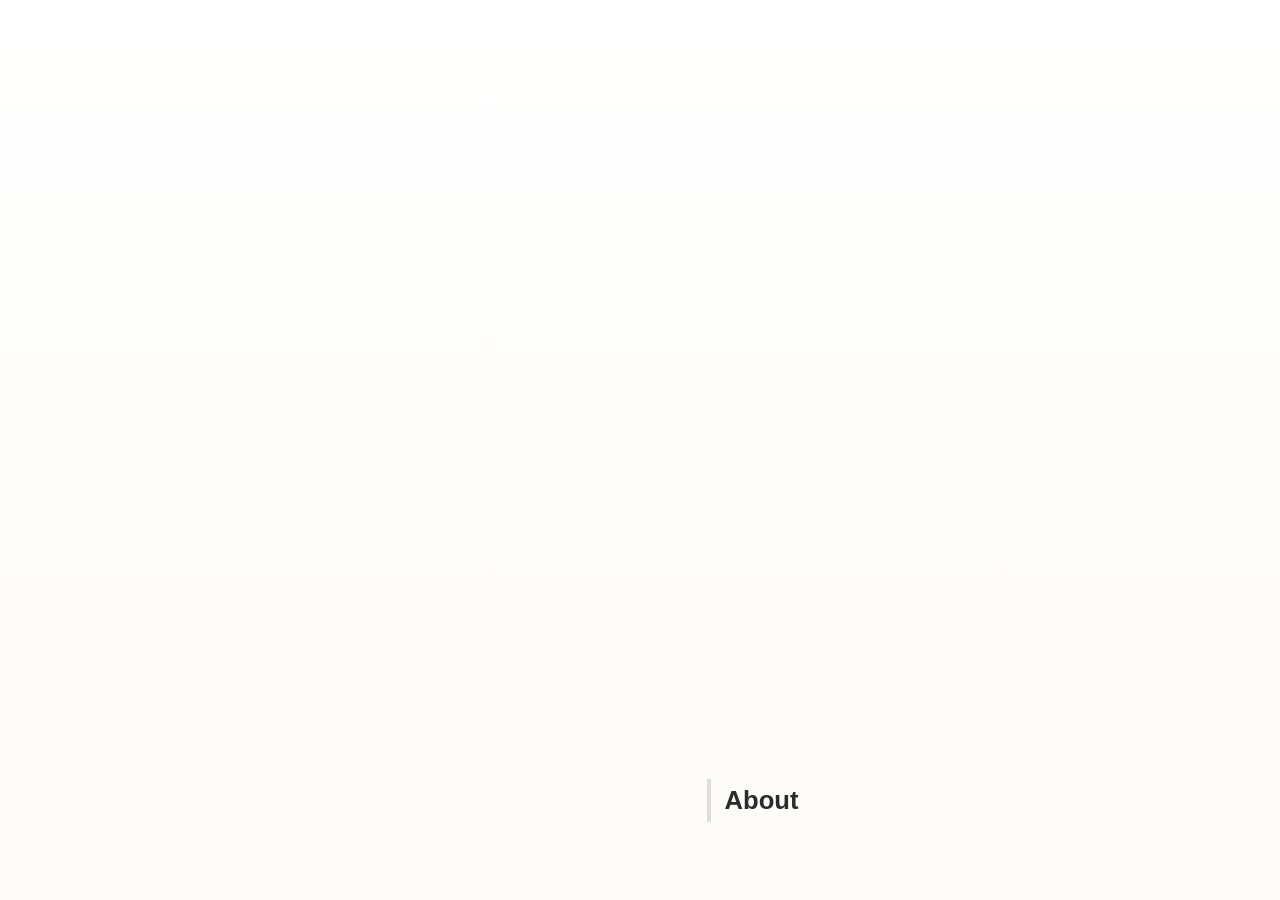
==== index.html @ 2fffe3da "feat:Add language selection buttons to index.html" ====
<!DOCTYPE html>
<html lang="ko">
<head>
  <meta charset="UTF-8" />
  <meta name="viewport" content="width=device-width, initial-scale=1.0" />
  <title>이지애 | Software Engineer</title>
  <script src="https://unpkg.com/lucide@latest"></script>

  <link rel="preconnect" href="https://fonts.googleapis.com">
  <link rel="preconnect" href="https://fonts.gstatic.com" crossorigin>
  <link href="https://fonts.googleapis.com/css2?family=Pretendard:wght@300;400;500;600;700&display=swap" rel="stylesheet">
  <link rel="stylesheet" href="style.css" />
</head>
<body>

<!-- ================= TOP BAR ================= -->
<div class="topbar">
  <div class="brand">
    <div class="robot-logo">
    <i data-lucide="bot"></i>
    </div>

    <span>It's JIAE LEE</span>
  </div>

 <div class="nav-wrapper" style="display: flex; align-items: center; gap: 15px;">
    <div class="lang-buttons" style="display: flex; gap: 12px; align-items: center; background: rgba(0,0,0,0.06); padding: 5px 12px; border-radius: 20px; font-family: 'Pretendard', sans-serif; font-size: 12px; font-weight: bold;">
      <span style="color: #333; display: flex; align-items: center; gap: 3px; cursor: default;">
        🇰🇷 KOR
      </span>
      <span style="color: #ccc; font-weight: normal;">|</span>
      <a href="index_en.html" style="text-decoration: none; color: #999; display: flex; align-items: center; gap: 3px; transition: 0.2s;" onmouseover="this.style.color='#333'" onmouseout="this.style.color='#999'" title="Switch to English">
        🇺🇸 ENG
      </a>
    </div>

  <div class="nav-wrapper">
    <div class="burger" onclick="toggleMenu()">☰</div>
    <div class="menu" id="menu">
      <a href="#landing">Profile</a>
      <a href="#about">About</a>
      <a href="#skills">Skills</a>
      <a href="#experience">Projects</a>
      <a href="#awards">Awards</a>
      <a href="#education">Education</a>
      <a href="#contact">Contact</a>
      <!-- <a href="#certificate">Certificate</a> -->
    </div>
  </div>
</div>

<!-- ================= LANDING ================= -->
<section class="landing" id="landing">
  <div class="card">

    <div class="card-profile">
      <img src="images/profile01.png" alt="profile">
    </div>

    <h1>이지애</h1>
    <h2>Backend Engineer</h2>

    <p class="tagline">
      잘 설계된 파이프라인으로 <b>지속 가능한 비즈니스 가치를 만드는</b> 백엔드 엔지니어
    </p>

    <div class="contact-icons">
      <button onclick="toggleInfo('emailBox')" title="Email">📧</button>
      <button onclick="toggleInfo('phoneBox')" title="Phone">📱</button>
      <button onclick="window.open('https://github.com/serelee08', '_blank')" title="GitHub">💻</button>

    </div>

    <div class="contact-info" id="emailBox">serelee08@gmail.com</div>
    <div class="contact-info" id="phoneBox">010-7713-9527</div>
    <div class="contact-info" id="gitBox">github.com/serelee08</div>

  </div>
</section>

<!-- ================= ABOUT ================= -->
<section id="about">
  <h2>About</h2>
  <div class="about">
    <p>
“Java/Spring 기반 백엔드 개발을 중심으로,
AWS 환경에서 Python을 활용한 데이터·AI 기능을 구현한 소프트웨어 엔지니어입니다.."<br>

프로젝트를 설계부터 구현, 배포까지 수행 했습니다. 프로젝트를 진행하며 가장 크게 깨달은 것은, 
아무리 뛰어난 설계라도 결코 혼자서는 완성할 수 없다는 점이었습니다. 프로젝트 진행하며 데이터 구조에 각자 
다른 관점이 있었고, 하나의 서비스로 동작하기 위해서는 <b>내 파트의 완성도만큼이나 
동료들이 만든 기능과 그 흐름을 깊이 이해하는 것이 중요</b>하다는 것 을 깨달았습니다.
이에 <b>팀원들과의 소통을 기반으로 API 문서화로 관리</b>하며, 또한 Schema 설계를 공유 하였으며, 
이를 통해 팀원들간의 진행 흐름을 더 이해 할 수 있었습니다. 단순한 정보 전달을 넘어 서로의 기술적 맥락을 이해하기 위해 
지속적으로 의견을 나누었고,그 과정에서 오류는 눈에 띄게 줄어들었고, 서로의 기술에 대한 이해도가 높아지며 
<b>팀 전체의 역량이 동반 상승</b>하는 것을 목격 했습니다. 혼자서는 도달할 수 없었던 서비스의 
완성도를 <b>팀원들과의 기술적 협업을 통해</b> 완성도를 통해 한 단계 끌어올릴 수 있었습니다.


    </p>
  </div>
</section>




<section id="skills">
  <h2>Skills</h2>

  <h3>◦ Backend</h3>
  <div class="skill-table-wrap">
    <table class="skill-table">
      <tr>
        <td class="skill-name">Java / Spring Boot</td>
        <td class="skill-desc">
          REST API 설계 및 구현, 이벤트·공지·FAQ 백엔드 구축
        </td>
      </tr>
      <tr>
        <td class="skill-name">OAuth2 · Spring Security</td>
        <td class="skill-desc">
          Kakao·Naver·Google OAuth2 인증 흐름 설계 및 접근 제어 구성
        </td>
      </tr>
      <tr>
        <td class="skill-name">MyBatis</td>
        <td class="skill-desc">
          Mapper XML 기반 데이터 매핑 및 API 로직 구현
        </td>
      </tr>
      <tr>
        <td class="skill-name">REST API · Postman</td>
        <td class="skill-desc">
          REST API 설계 및 Postman 기반 테스트, API 명세 문서화
        </td>
      </tr>
    </table>
  </div>

  <h3>◦ AI / Data</h3>
  <div class="skill-table-wrap">
    <table class="skill-table">
      <tr>
        <td class="skill-name">Python / Django</td>
        <td class="skill-desc">
          Gemini API 연동 기반 AI 대화형 서비스 구현
        </td>
      </tr>
      <tr>
        <td class="skill-name">NLP (RNN · LSTM)</td>
        <td class="skill-desc">
          사용자 리뷰 데이터 감정 분석 모델 학습 및 분류 시스템 구축
        </td>
      </tr>
    </table>
  </div>

<h3>◦ Frontend</h3>
  <div class="skill-table-wrap">
    <table class="skill-table">
      <tr>
        <td class="skill-name">C#</td>
        <td class="skill-desc">
          WYD 바티칸 국제행사 시스템 화면 개발 및 DevExpress 출력물 구현
        </td>
      </tr>
      <tr>
        <td class="skill-name">React</td>
        <td class="skill-desc">
          공통 레이아웃 및 페이지 구성, REST API 연동 화면 구현
        </td>
      </tr>
    </table>
  </div>

  <h3>◦ Server / Environment</h3>
  <div class="skill-table-wrap">
    <table class="skill-table">
      <tr>
        <td class="skill-name">MySQL · MariaDB</td>
        <td class="skill-desc">
          테이블 설계 및 정규화, SQL 쿼리 테스트와 서비스 연동
        </td>
      </tr>
      <tr>
        <td class="skill-name">AWS EC2</td>
        <td class="skill-desc">
          프론트엔드·백엔드 배포 환경 구성 및 운영
        </td>
      </tr>
    </table>
  </div>

  <h3>◦ Collaboration & Tools</h3>
  <div class="skill-table-wrap">
    <table class="skill-table">
      <tr>
        <td class="skill-name">Git · GitHub</td>
        <td class="skill-desc">
          버전 관리 및 협업을 위한 코드 공유
        </td>
      </tr>
      <tr>
        <td class="skill-name">Slack · Microsoft Teams</td>
        <td class="skill-desc">
          팀 커뮤니케이션 및 협업 진행
        </td>
      </tr>
    </table>
  </div>

  <div class="portfolio-link">
    <a
      href="https://drive.google.com/file/d/1BgnGuDL1T2Gh_8WSUZQJILOteWh4fjEC/view?usp=sharing"
      target="_blank"
      rel="noopener noreferrer"
    >
      경력기술서 보기 (Google Drive)
    </a>
  </div>
</section>






<!-- ================= CORE TECH ================= -->
<section id="core-tech">
  <h3 class="core-title">Core Tech</h3>

  <div class="core-tech-wrap">

    <div class="core-group">
      <span class="core-label">Backend</span>
      <div class="core-icons">
        <img src="https://cdn.jsdelivr.net/npm/devicon@2.15.1/icons/java/java-original.svg" alt="Java">
        <img src="https://cdn.jsdelivr.net/npm/devicon@2.15.1/icons/spring/spring-original.svg" alt="Spring">
      </div>
    </div>

    <div class="core-group">
      <span class="core-label">AI / Data</span>
      <div class="core-icons">
        <img src="https://cdn.jsdelivr.net/npm/devicon@2.15.1/icons/python/python-original.svg" alt="Python">
        <img src="https://cdn.jsdelivr.net/npm/devicon@2.15.1/icons/django/django-plain.svg" alt="Django">
      </div>
    </div>

    <div class="core-group">
      <span class="core-label">Frontend</span>
      <div class="core-icons">
        <img src="https://cdn.jsdelivr.net/npm/devicon@2.15.1/icons/react/react-original.svg" alt="React">
        <img src="https://cdn.jsdelivr.net/npm/devicon@2.15.1/icons/typescript/typescript-original.svg" alt="TypeScript">
      </div>
    </div>

    <div class="core-group">
      <span class="core-label">Infra</span>
      <div class="core-icons">
        <img src="https://cdn.jsdelivr.net/npm/devicon@2.15.1/icons/amazonwebservices/amazonwebservices-original-wordmark.svg" alt="AWS">
        <img src="https://cdn.jsdelivr.net/npm/devicon@2.15.1/icons/docker/docker-original.svg" alt="Docker">
      </div>
    </div>

  </div>
</section>










<!-- ================= EXPERIENCE ================= -->
<section id="experience">
  <h2>Projects</h2>

<div class="project-box">

  <div class="project-row">

    <!-- LEFT : TEXT -->
    <div class="project-left-text">
      <h3>EVLink – AI 기반 전기차 충전기 공유 개발 프로젝트</h3>

<span class="project-period">기간: 2025.08.25 ~ 2025.09.25</span>

<span class="project-goal">
<b>프로젝트 목적:</b><br>호스트/사용자 기반 전기차 충전기 공유 플랫폼 구축으로 개인·공공 충전기 예약,
실시간 사용 현황 제공 및 호스트 수익 창출을 통해 사용자 편의와 운영 효율 향상
</span>

<span class="project-role">
  <b>담당 역할:</b>
</span>

<ul class="project-desc">
  <li>Google Gemini + Django 기반 AI 대화형 챗봇 서비스 개발</li>
  <li>LSTM 기반 감성분석 모델 설계 및 구현</li>
  <li>React & Spring Boot 기반 REST API 설계·개발</li>
  <li>OAuth2 기반 로그인 인증/보안 아키텍처 설계</li>
  <li>DB 설계 및 구축 (MySQL, MariaDB, Oracle)</li>
  <li>전체 시스템 아키텍처 설계 및 Diagram / PPT 제작</li>
</ul>


    </div>

    <!-- RIGHT : IMAGES (이 부분만 기능 추가) -->
    <div class="project-right overlap-frame">
      <img src="images/Architecture.jpg"
           alt="EVLink Architecture"
           onclick="openModal(this.src)">
      <img src="images/chatbot.jpg"
           alt="EVLink AI Feature"
           onclick="openModal(this.src)">
    </div>

  </div> <!-- project-row 끝 -->


  <div class="portfolio-link">
    <a
      href="https://drive.google.com/file/d/1WHECWwoLdS4O4JYRylPk6vEio3aPRkjs/view?usp=sharing"
      target="_blank"
      rel="noopener noreferrer"
    >
      포트폴리오 보기 (Google Drive)
    </a>
  </div>

  <div class="achievement-box">
    <div class="achievement-icon">💡<strong>성과지표(한 줄):</strong></div>
    <div class="achievement-content">
      <p>
AI 챗봇과 LSTM 감성분석 모델을 활용해 사용자 문의 및 리뷰를 자동 처리,분류
및 REST API,DB 연동으로 데이터 처리 및 시스템 운영과 효율성과 문의 업무
처리 속도 향상 및 리뷰 긍부정 피드백을 통한 사용자 편의 개선
      </p>
    </div>
  </div>

</div>



<!-- ================= PROJECT 02 ================= -->
<div class="project-box">

  <div class="project-row">

    <!-- LEFT : TEXT -->
    <div class="project-left-text">
      <h3>Walley – 통계 기반 자산 관리 개발 프로젝트</h3>
     
<span class="project-period">기간: 2025.05.30 ~ 2025.07.15</span>


<span class="project-goal">
<b>프로젝트 목적:</b><br>개인 수입·지출 기록과 소비 패턴 분석 및 시각화를 통해 불필요한 지출을 
식별하고, 자산 관리를 최적화하여 재무 효율성 향상
</span>

<span class="project-role">
  <b>담당 역할:</b>
</span>

<ul class="project-desc">
  <li>Spring Boot 기반 RESTful API 설계 및 수입·지출 로직 구축</li>
  <li>MyBatis 3 기반 Oracle DB 연동 및 데이터 모델링 구현</li>
  <li>지출 내역 영수증 이미지 업로드 및 관리 기능 구축 및 DB 연동 처리</li>
  <li>React + TypeScript 기반 수입·지출 내역 각 페이지 UI/UX</li>
  <li>Oracle Database Schema 설계 및 데이터 모델링</li>
</ul>



    </div>

    <!-- RIGHT : OVERLAP IMAGES -->
    <div class="project-right overlap-frame">
      <img
        src="images/erd.jpg"
        alt="Walley ERD"
        onclick="openModal(this.src)"
      >
      <img
        src="images/check.jpg"
        alt="Walley Feature"
        onclick="openModal(this.src)"
      >
    </div>

  </div> <!-- project-row 끝 -->

  <div class="portfolio-link">
    <a
      href="https://drive.google.com/file/d/1fT-lxRMfCJoxEY7uPvOlImAcjheWFDTV/view?usp=sharing"
      target="_blank"
      rel="noopener noreferrer"
    >
      포트폴리오 보기 (Google Drive)
    </a>
  </div>

  <!-- 성과지표 -->
  <div class="achievement-box">
    <div class="achievement-icon">💡<strong>성과지표(한 줄):</strong></div>
    <div class="achievement-content">
    
      <p>
Spring Boot REST API와 MyBatis,Oracle DB 연동으로 수입,지출, 영수증 이미지
업로드 및 카테고리별로 분류, DB 저장, React/TypeScript UI를 통해 날짜,시간,
카테고리별 조회와 소비 패턴 분석 및 시각화 하여 재무 관리 효율 극대화
      </p>
    </div>
  </div>

</div>


<!-- github-activity -->

<!-- <section id="github-activity">
  <h3>GitHub Activity</h3>
  <a href="https://github.com/serelee08" target="_blank" rel="noopener">
    <img
      src="https://ghchart.rshah.org/serelee08"
      alt="GitHub Contributions"
      loading="lazy"
    />
  </a>
</section> -->


<!-- ================= AWARDS ======================== -->

<section id="awards">
  <h2>Awards</h2>

  <div class="award-row">

    <!-- 프로젝트 우수상 -->
    <div class="award-item">
      <div class="award-title">프로젝트 우수상</div>
      <div class="award-org">한국 ICT 인재개발원</div>

      <img src="images/award1.png" alt="프로젝트 우수상 수상 증서">

      <div class="award-desc">
        <strong>📊 기여도</strong>
        <ul class="award-list">
    <li>Spring Boot 기반 백엔드 아키텍처 설계 및 REST API 핵심 로직 구현을 주도하고, OAuth2 + JWT 인증·권한 관리 구조 설계 및 적용</li>
    <li>데이터 모델링 및 MyBatis 기반 SQL 백엔드 연동 구현</li>
    <li>Django 연동 Gemini API 기반 AI 챗봇 기능 개발</li>
    <li>Python NLP(RNN/LSTM) 감성 분석 파이프라인을 서비스에 통합한 핵심 기여를 인정받아 수상</li>
        </ul>
      </div>
    </div>

    <!-- 특모범상 -->
    <div class="award-item">
      <div class="award-title">특모범상 (출석률 100%)</div>
      <div class="award-org">한국 ICT 인재개발원</div>

      <img src="images/award2.png" alt="특모범상 수상 증서">

      <div class="award-desc">
        <strong>📊 기여도</strong>
        <ul class="award-list">
           <li>7개월 풀타임 교육 과정 전 기간 출석률 100% 유지</li>
           <li>모든 실습·프로젝트·팀 활동에 성실히 참여하며 교육 과정 전반에서 모범적인 학습 태도를 인정받아 수상</li>
         </ul>
        </ul>
      </div>
    </div>

  </div>
</section>



<!-- ================= EDUCATION ================= -->
<section id="education">
  <h2>Education & Certificate</h2>

  <!-- 1 -->
  <div class="box">
    <h3>클라우드 기반 AI 풀스택 개발 과정</h3>
    <p class="edu-meta">
      한국 ICT 인재개발원 | 2025.03.20 – 2025.09.25
    </p>
    <ul class="edu-list">
      <li>
        풀타임 7개월 오프라인 과정으로 풀스택 웹 개발, REST API 설계,
        데이터베이스 연동 및 AI 대화형 서비스 구현 중심의 실무 교육 수행
      </li>
      <li>
        백엔드(Spring Boot), 프론트엔드(React / TypeScript) 및
        AI 통합 프로젝트 실습을 통해 클라우드 환경 서비스 개발 역량 확보
      </li>
    </ul>
  </div>

  <!-- 2 -->
  <div class="box">
    <h3>IBM AI Engineering Professional 과정</h3>
    <p class="edu-meta">
      Coursera | 2026.5 – 현재 (2026.09 수료 예정)
    </p>
    <ul class="edu-list">
      <li>
        AI & LLM: LangChain 기반 RAG 시스템 구축 및
        Transformer 아키텍처 이해와 모델 파인튜닝 구현
      </li>
      <li>
        AI Pipeline & Frameworks: PyTorch, TensorFlow 기반
        딥러닝 모델 설계 및 대규모 데이터 처리 실습
      </li>
    </ul>
  </div>

  <!-- 3 -->
  <div class="box">
    <h3>캐나다 대학 입학 University Pathway 영어 과정</h3>
    <p class="edu-meta">
      ILAC International Language School 토론토 | 2017.05 – 2018.05
    </p>
    <ul class="edu-list">
      <li>
        대학 전공 심화 학습을 위한 Writing, Listening,
        Speaking, Reading 중심의 아카데믹 영어 교육 이수
      </li>
      <li>
        다양한 국적의 팀원들과 학업 프로젝트 협업 및
        프레젠테이션 수행 경험
      </li>
    </ul>
  </div>
</section>



<!-- ================= vision ================= -->


<section id="vision">
  <h2>Vision</h2>
  <div class="vision-final">
    <p>

멈추지 않는 배움으로 기술의 가치를 증명하는 엔지니어 이지애입니다.


    </p>
  </div>
</section>



<!-- ================= CONTACT ICONS ================= -->
<section id="contact">
  <div class="contact-icons-final">

<div class="contact-icon-box">
  <i data-lucide="phone"></i>
  <a href="sms:010-7713-9527" class="contact-link">
    <span>010-7713-9527</span>
  </a>
</div>

<div class="contact-icon-box">
  <i data-lucide="mail"></i>
  <a href="mailto:serelee08@gmail.com" class="contact-link">
    <span>serelee08@gmail.com</span>
  </a>
</div>

<div class="contact-icon-box">
  <i data-lucide="link"></i>
  <a href="https://github.com/serelee08" target="_blank" rel="noopener noreferrer" class="contact-link">
    <span>github.com/serelee08</span>
  </a>
</div>

  </div>
</section>


<footer>
© 2026 JIAE LEE · Backend Developer
</footer>



<script>
function toggleMenu() {
  const menu = document.getElementById('menu');
  menu.style.display = menu.style.display === 'block' ? 'none' : 'block';
}

function toggleInfo(id) {
  const boxes = document.querySelectorAll('.contact-info');
  boxes.forEach(box => {
    box.style.display = box.id === id && box.style.display !== 'block'
      ? 'block'
      : 'none';
  });
}


</script>
<script>
  lucide.createIcons();
</script>

<div id="img-modal" class="img-modal" onclick="closeModal()">
  
 <button
    class="modal-close"
    onclick="event.stopPropagation(); closeModal();"
  >×</button>

  <img
    id="img-modal-img"
    onclick="event.stopPropagation()"
  >
</div>

<!-- ✅ JS는 그 아래 -->
<script>
function openModal(src) {
  const modal = document.getElementById('img-modal');
  const modalImg = document.getElementById('img-modal-img');

  modal.classList.add('active');
  modalImg.src = src;
}

function closeModal() {
  document.getElementById('img-modal').classList.remove('active');
}
</script>


</body>
</html>
---- style.css ----
/* ================= ROOT ================= */
:root {
  /* --bg-main: #f7f4ee; */
  --bg-main: #f1efe9;
  --bg-card: #ffffff;
  --text-main: #2b2b2b;
  --text-sub: #555;
  --border-soft: rgba(0,0,0,0.08);
}

* {
  box-sizing: border-box;
}

/* ================= GLOBAL SCALE (RESPONSIVE SIZE ONLY) ================= */

html {
  font-size: 16px;
}

@media (max-width: 1200px) {
  html { font-size: 15px; }
}

@media (max-width: 992px) {
  html { font-size: 14px; }
}

@media (max-width: 768px) {
  html { font-size: 13px; }
}




body {
  margin: 0;
  font-family: 'Pretendard', sans-serif;
  background: var(--bg-main);
  color: var(--text-main);
  line-height: 1.7;
}

h1, h2, h3 {
  margin: 0;
}

a {
  text-decoration: none;
  color: inherit;
}

/* ================= TOP BAR ================= */
.topbar {
  position: fixed;
  top: 0;
  left: 0;
  width: 100%;
  z-index: 1000;

  padding: 14px 28px;
  display: flex;
  justify-content: space-between;
  align-items: center;

background: linear-gradient(
  to bottom,
  #ffffff 0%,
  #faf6f0 45%,
  #f0e9df 100%
);
  box-shadow: 0 2px 10px rgba(0,0,0,0.06);
}

.robot-logo {
  width: 38px;
  height: 38px;
  border-radius: 12px;
  background: #ffffff;
  border: 1px solid var(--border-soft);
  display: flex;
  align-items: center;
  justify-content: center;
}

.robot-logo svg {
  width: 22px;
  height: 22px;
  stroke: #2b2b2b;
  stroke-width: 1.8;
}

.brand {
  display: flex;
  align-items: center;
  gap: 14px;
  font-weight: 600;
  font-size: 0.95rem;
}

.nav-wrapper {
  position: relative;
}

.burger {
  width: 42px;
  height: 42px;
  border-radius: 14px;
  background: #ffffff;
  border: 1px solid var(--border-soft);
  display: flex;
  align-items: center;
  justify-content: center;
  cursor: pointer;
}

.burger:hover {
  background: #f0f0f0;
}

/* ================= MENU ================= */
.menu {
  position: absolute;
  top: 56px;
  right: 0;
  background: white;
  border-radius: 18px;
  padding: 16px;
  box-shadow: 0 10px 30px rgba(0,0,0,0.15);
  display: none;
}

.menu a {
  display: block;
  padding: 10px 14px;
  font-size: 0.9rem;
  color: var(--text-sub);
}

/* ================= LANDING ================= */
.landing {
  min-height: calc(100vh - 140px);
  padding-top: 100px;
  padding-bottom: 60px;

  display: flex;
  justify-content: center;
  align-items: flex-start;
}

.landing .card {
  margin-top: 40px;
}

.card {
  background: linear-gradient(
    to bottom,
    #ffffff 0%,
    #faf6f0 45%,
    #f0e9df 100%
  );
  border: 1px solid rgba(0,0,0,0.04);
  width: 360px;
  padding: 42px 32px;
  border-radius: 28px;
  text-align: center;
  box-shadow: 0 30px 60px rgba(0,0,0,0.15);
}

.card-profile {
  width: 120px;
  height: 120px;
  border-radius: 50%;
  overflow: hidden;
  margin: 0 auto 20px;
  border: 3px solid #e5e5e5;
}

.card-profile img {
  width: 100%;
  height: 100%;
  object-fit: cover;
}

.card h1 {
  margin: 12px 0 4px;
  font-size: 1.7rem;
}

.card h2 {
  font-size: 1.3rem;
  font-weight: 500;
  color: #444;
}

.tagline {
  margin: 18px 0 26px;
  font-size: 1rem;
  color: var(--text-sub);
}

/* ================= CONTACT ================= */
.contact-icons {
  display: flex;
  justify-content: center;
  gap: 16px;
  margin-bottom: 16px;
}

.contact-icons button {
  width: 44px;
  height: 44px;
  border-radius: 50%;
  border: 1px solid rgba(20, 30, 60, 0.25);

  background-image: linear-gradient(
    to bottom,
    #2f3a55 0%,
    #3b4a6b 45%,
    #4a5d82 100%
  );

  color: #ffffff;
  cursor: pointer;
  font-size: 20px;

  box-shadow: 0 6px 14px rgba(30, 40, 70, 0.25);

  transition:
    transform 0.2s ease,
    box-shadow 0.25s ease,
    background-image 0.25s ease;
}

.contact-icons button:hover {
  transform: translateY(-3px);
  box-shadow: 0 10px 22px rgba(30, 40, 70, 0.35);

  background-image: linear-gradient(
    to bottom,
    #8999c7 0%,
    #41527a 50%,
    #8296c8 100%
  );
}

.contact-icons button:active {
  transform: translateY(-1px);
  box-shadow: 0 4px 10px rgba(30, 40, 70, 0.25);
}

.contact-info {
  display: none;
  font-size: 0.9rem;
  margin-top: 8px;
}

/* ================= SECTION COMMON ================= */
section {
  max-width: 1100px;
  margin: 0 auto;
  padding: 70px 24px;
}

section h2 {
  font-size: 1.6rem;
  margin-bottom: 36px;
  border-left: 4px solid #ddd;
  padding-left: 14px;
}




/* ===== ABOUT SECTION FINAL TUNE ===== */
#about .about {
  max-width: 720px !important;     /* ⬅ 좌우 여백 더 확보 */
  margin: 0 auto !important;
  padding: 56px 40px !important;   /* ⬅ 좌우 공백 + 위아래 숨 */
}

#about .about p {
  font-size: 1.16rem !important;   /* ⬅ 한 단계만 키움 */
  line-height: 1.9 !important;     /* 긴 글 가독성 */
  letter-spacing: -0.01em !important;
  color: #2b2b2b !important;
  text-align: center !important;
}




/* ================= SKILL TABLE (DOCUMENT STYLE) ================= */
#skills {
  margin-top: 80px;
  padding: 0 24px;
  width: 100%;
  box-sizing: border-box;
  position: relative;
}

/* 섹션 제목 */
#skills h3 {
  margin: 48px 0 16px;
  font-size: 1.25rem;
  font-weight: 600;
}

/* table을 감싸는 안전 영역 */
#skills .skill-table-wrap {
  width: 100%;
  max-width: 880px;
  margin: 0 auto 24px;
  overflow-x: hidden;
  box-sizing: border-box;
}

/* 테이블 기본 */
#skills .skill-table {
  width: 100%;
  border-collapse: separate;
  border-spacing: 0;
  background: #fff;
  border-radius: 16px;
  box-shadow: 0 10px 28px rgba(0,0,0,0.06);

  /* Safari table width 계산 버그 회피용 (유일한 !important) */
  table-layout: auto !important;
  overflow:hidden;
}

#skills .skill-table tr:not(:last-child) td {
  border-bottom: 1px solid rgba(0,0,0,0.06);
}

#skills .skill-name {
  width: 240px;
  padding: 16px 18px;
  font-weight: 600;
  box-shadow: inset 999px 0 0 #ebe6dc;
  color: #2e2a24;

  
}

#skills .skill-desc {
  padding: 16px 20px;
  word-break: keep-all;
}

/* 모바일 */
@media (max-width: 768px) {
  #skills .skill-table td {
    display: block;
    width: 100%;
  }

  #skills .skill-table .skill-name {
    width: 100%;
    color: #2e2a24;
  }
}



/* 
.skill-mini h3 {
  font-size: 0.95rem;
  font-weight: 600;
  margin-bottom: 12px;
} */

.skill-icons {
  display: grid;
  grid-template-columns: repeat(5, 1fr);
  gap: 8px;
  align-items: center;
}

.skill-icons img {
  width: 24px;
  height: 24px;
  opacity: 0.85;
}



#core-tech .core-group span {
  display: inline-block;
  font-weight: 600;
  font-size: 1rem;
  margin-bottom: 12px;
  padding-bottom: 8px;

  border-bottom: 2px solid rgba(31, 100, 174, 0.12);
} 




/* ================= CORE TECH ================= */

#core-tech {
  margin-top: 64px;
}

.core-title {
  text-align: center;
  margin-bottom: 32px;
  font-size: 1.2rem;
  font-weight: 600;
}

.core-tech-wrap {
  display: flex;
  justify-content: center;
  gap: 36px;
  flex-wrap: wrap;
}

.core-group {
  display: flex;
  flex-direction: column;
  align-items: center;
  gap: 14px;
}

.core-label {
  font-size: 0.85rem;
  font-weight: 500;
  color: #666;
  letter-spacing: 0.02em;
}

.core-icons {
  display: flex;
  gap: 16px;
  padding: 14px 18px;
  background: #ffffff;
  border-radius: 16px;
  box-shadow: 0 8px 24px rgba(0,0,0,0.06);
}

.core-icons img {
  width: 36px;
  height: 36px;
  opacity: 0.9;
  transition: transform 0.2s ease, opacity 0.2s ease;
}

.core-icons img:hover {
  transform: translateY(-2px);
  opacity: 1;
}

/* 모바일 */
@media (max-width: 768px) {
  .core-tech-wrap {
    gap: 24px;
  }

  .core-icons {
    padding: 12px 14px;
  }

  .core-icons img {
    width: 32px;
    height: 32px;
  }
}










/* ================= GRID / BOX ================= */
.grid {
  grid-template-columns: repeat(auto-fit, minmax(260px, 1fr));
  gap: 28px;
}

.box {
  background: white;
  border-radius: 22px;
  padding: 24px;
  box-shadow: 0 10px 30px rgba(0,0,0,0.08);
}

.box h3 {
  margin-bottom: 12px;
  font-size: 1.05rem;
}

.box p {
  margin: 0;
  font-size: 0.92rem;
  color: var(--text-sub);
  white-space: pre-line;
  line-height: 1.8;
}

/* ===== SKILL : NATURAL FLOW ON SMALL SCREEN ===== */
/* @media (max-width: 300px) {
  .grid-skill > .box {
    grid-column: auto;
  }
}

.grid-skill > .box {
  grid-column: auto;
} */

/* ================= FOOTER ================= */
footer {
  text-align: center;
  padding: 60px 20px;
  font-size: 0.85rem;
  color: #777;
}

/* ================= RESPONSIVE ================= */
@media (max-width: 768px) {
  .card {
    width: 90%;
  }

  section {
    padding: 70px 18px;
  }

  .menu {
    right: -10px;
  }
}

/* ================= AWARD ================= */

#awards .award-row {
  display: flex;
  justify-content: center;
  gap: 48px;
  margin-top: 24px;
}

/* 카드 */
#awards .award-item {
  width: 320px;                /* ⬅ 기여도 박스 가로 여유 */
  display: flex;
  flex-direction: column;
}

/* 제목 */
#awards .award-title {
  font-weight: 600;
  font-size: 0.95rem;
  text-align: center;
  margin-bottom: 4px;
}

/* 기관 */
#awards .award-org {
  font-size: 0.8rem;
  color: #777;
  text-align: center;
  margin-bottom: 12px;
}

/* 📌 사진 고정 영역 (좌우 정렬 문제 해결 핵심) */
#awards .award-item img {
  width: 170px;
  max-width: 170px;
  height: auto;

  display: block;
  margin: 0 auto;              /* ⬅ 항상 중앙 */

  border: 1px solid rgba(0,0,0,0.25);
  border-radius: 2px;
}

/* 📌 기여도 박스 (두 카드 동일 사이즈) */
.award-desc {
  position: relative;
  margin-top: 16px;
  padding: 20px 18px 18px;
  background: #f7f7f7;
  border-radius: 12px;

  font-size: 13px;
  line-height: 1.6;
  color: #333;

  height: 220px;               /* ⬅ 좌우 동일 */

  display: flex;              /* ✅ 추가 */
  flex-direction: column;     /* ✅ 추가 */
  justify-content: center;    /* ✅ 추가 */
}

/* 🔥 기여도 배지 */
.award-desc strong {
  position: absolute;
  top: -12px;
  left: 18px;

  padding: 4px 10px;
  font-size: 11px;
  font-weight: 600;

  background: #ffffff;
  border: 1px solid rgba(0,0,0,0.15);
  border-radius: 999px;
  white-space: nowrap;
}

/* 기여도 불릿 리스트 */
.award-list {
  margin: 8px 0 0;
  padding-left: 18px;
}

.award-list li {
  margin-bottom: 6px;
}

/* 모바일 */
@media (max-width: 768px) {
  #awards .award-row {
    flex-direction: column;
    align-items: center;
  }

  #awards .award-item {
    width: 100%;
    max-width: 360px;
  }

  .award-desc {
    height: auto;              /* 모바일은 자연스럽게 */

  }
}

/* ================= ACHIEVEMENT BOX ================= */

.achievement-box {
  display: flex;
  align-items: flex-start;
  gap: 12px;

  padding: 16px 18px;
  margin: 28px 0 0 0;

  background: rgba(255, 255, 255, 0.75);
  border-radius: 16px;

  border-left: 4px solid #e6d6c3;

  box-shadow:
    inset 0 0 0 1px rgba(0,0,0,0.04);
}

.achievement-icon {
  font-size: 18px;
  line-height: 1;
  margin-top: 2px;
  flex-shrink: 0;
}

.achievement-content strong {
  display: none;
}

.achievement-content p {
  margin: 0;
  font-size: 0.95rem;
  line-height: 1.5;
  color: #333;
}


/* ================= PROJECT BOX ================= */

.project-box {
  background: linear-gradient(
    180deg,
    #ffffff 0%,
    #faf6f0 55%,
    #f1e9dd 100%
  );
  border-radius: 24px;
  padding: 34px 32px;
  margin-bottom: 56px;

  box-shadow:
    0 18px 40px rgba(0,0,0,0.12),
    inset 0 1px 0 rgba(255,255,255,0.7);

  overflow: hidden;
  break-inside: avoid;
  page-break-inside: avoid;
}


/* ================= PROJECT LAYOUT ================= */

.project-box .project-row {
  display: flex;
  align-items: flex-start;
  gap: 56px;
  flex-wrap: nowrap; /* 데스크탑: 기존 가로 2단 유지 */
}


/* ================= PROJECT TEXT ================= */

.project-left-text {
  flex: 1;
  min-width: 280px;
  max-width: 560px;
}

.project-left-text h3 {
  font-size: 1.35em;
  margin-bottom: 6px;
}

/* 기간 */
.project-left-text .project-period {
  display: block;
  font-size: 0.9rem;
  color: #666;
  margin-bottom: 18px;
}

/* 목적 */
.project-left-text .project-goal {
  display: block;
  font-size: 1.05rem;
  color: #333;
  line-height: 1.7;
  margin-bottom: 0;
}

/* 역할 */
.project-left-text .project-role {
  display: block;
  margin-top: 26px;
  margin-bottom: 6px;
  font-size: 1.05rem;
  color: #333;
  line-height: 1.7;
}

/* 상세 설명 */
.project-desc {
  margin-top: 0;
  padding-left: 22px;
  font-size: 1.05rem;
}

.project-desc li {
  margin-bottom: 6px;
  line-height: 1.65;
}


/* ================= PROJECT IMAGE ================= */

.project-box .project-right.overlap-frame {
  position: relative;
  width: 400px;
  flex-shrink: 0;

  display: flex;
  flex-direction: column; /* 데스크탑: 겹침 유지 */
  align-items: center;
  justify-content: flex-start;

  margin-top: 10px;
}

/* 이미지 공통 */
.project-box .project-right.overlap-frame > img {
  position: relative;
  border-radius: 14px;
  background: #fff;
  box-shadow: 0 12px 28px rgba(0,0,0,0.18);
  cursor: zoom-in;
}

/* Architecture */
.project-box .project-right.overlap-frame > img:first-child {
  width: 230px;
  z-index: 2;
}

/* Chatbot */
.project-box .project-right.overlap-frame > img:last-child {
  width: 180px;
  margin-top: 26px;
  z-index: 1;
}

/* 힌트 */
.project-right.overlap-frame::after {
  content: "🔍";
  position: absolute;
  bottom: 4px;
  right: 6px;
  font-size: 13px;
  opacity: 0.5;
}




/* 화면줄였을때 */
@media (max-width: 768px) {

  /* 기존 코드 유지 */
  .project-box {
    overflow: visible;
  }

  .project-box .project-row {
    flex-wrap: wrap;
    gap: 10px;
  }

  .project-left-text {
    width: 100%;
    max-width: 100%;
    text-align: center;
  }

  .project-box .project-right.overlap-frame {
    width: 100%;
    flex-direction: row;
    justify-content: center;
    gap: 13px;
    margin-top: 6px;
  }

  .project-box .project-right.overlap-frame > img {
    width: 45%;
    margin-top: 0;
  }

  /* 🔥🔥 모바일에서만 불릿 직접 제어 */
  .project-left-text ul {
    list-style: none;      /* 기본 점 제거 */
    padding-left: 0;
    margin: 0 auto;
  }

  .project-left-text li {
    text-align: center;
    margin-bottom: 8px;
  }

  .project-left-text li::before {
    content: "• ";
  }
}



/* ///////////////////////////modal////////////////////////// */

.img-modal {
  position: fixed;
  inset: 0;
  background: rgba(91, 82, 82, 0.75);
  display: none;
  align-items: center;
  justify-content: center;
  z-index: 9999;
  pointer-events: auto;
}

.img-modal img {
  max-width: 90%;
  max-height: 90%;
  border-radius: 12px;
}

.img-modal.active {
  display: flex;
}



/* ================= IMAGE MODAL CLOSE BUTTON ================= */
.modal-close {
  position: fixed;
  top: 24px;
  right: 28px;
  background: rgba(0,0,0,0.6);
  border: none;
  color: #fff;
  font-size: 22px;
  width: 40px;
  height: 40px;
  border-radius: 50%;
  cursor: pointer;
  z-index: 10000;
}

.modal-close:hover {
  background: rgba(0,0,0,0.8);
}




/* ================= 3) ACHIEVEMENT BOX ================= */
/* 전구 + 제목 + 내용 / 같은 박스 / 작게 */

.project-box .achievement-box {
  display: flex;
  align-items: flex-start;
  gap: 10px;

  margin-top: 18px;
  padding: 8px 10px;

  border-radius: 12px;
  background: rgba(255, 235, 180, 0.35);
  justify-content: center;
}

.project-box .achievement-icon {
  font-size: 14px;
  margin-top: 0px;
}

/* .project-box .achievement-content strong {
  display: block;
  font-size: 1rem;
  font-weight: 300;
  margin-bottom: 4px;
} */

.project-box .achievement-content p {
  margin: 0 auto;
  font-size: 1rem;
  line-height: 1.4;
  max-width: 420px;        /* 🔥 이게 줄 균형 핵심 */
  text-align: center;
}



/* --- Portfolio Link (Skill, Project 공통) --- */
.portfolio-link {
  margin-top: 40px;
  width: 100%;
  text-align: center;
  /* 핵심: 부모 박스가 화면을 절대 넘지 않게 설정 */
  box-sizing: border-box;
  overflow: hidden; 
}

.portfolio-link a {
  display: inline-block;
  padding: 12px 20px;
  border-radius: 10px;
  background: linear-gradient(135deg, #8ed6df, #5fb3c4);
  color: #fff;
  font-weight: 600;
  font-size: 14px;
  text-decoration: none;
  transition: transform 0.2s ease, box-shadow 0.2s ease;
  

  /* [수정] 버튼이 화면보다 길어질 때 공백을 만드는 주범 차단 */
  max-width: 100%;          /* 화면 양옆에 최소한의 여유를 둠 */
  box-sizing: border-box;   /* 패딩이 너비를 먹지 않게 함 */
  white-space: normal;      /* 글자가 길면 버튼 안에서 줄바꿈 허용 */
  word-break: break-all;    /* 영어 단어가 길어도 강제 줄바꿈 */
}

.portfolio-link a:hover {
  transform: translateY(-2px);
  box-shadow: 0 10px 22px rgba(0,0,0,0.18);
}


/* ================= GITHUB ACTIVITY ================= */

/* #github-activity {
  margin-top: 64px;
}

#github-activity h3 {
  margin-bottom: 24px;
}

#github-activity img {
  max-width: 100%;
  height: auto;
  display: block;  
}

/* PDF 출력 시 숨김 */
/* @media print {
  #github-activity {
    display: none;
  }
} */ 



/* =======EDUCATION======== */


.edu-meta {
  color: #555;
  margin: 0px 0 10px;
  font-size: 0.9rem;
}
#education .box h3 {
  margin-bottom: 0 !important;  /* 제목 아래 공백 제거 */
  font-size: 1.15rem;
}

#education .box .edu-meta {
  margin: 3px 0 10px;
}



.edu-list {
  padding-left: 18px;
  margin: 0;
 
}

.edu-list li {
  margin-bottom: 6px;
  line-height: 1.7;
  margin-top: 8px;
}




/* final contact-icon-box */


/* .contact-icon-box {
  width: 320px;          
  max-width: 90%;

  display: flex;
  flex-direction: row;  
  align-items: center;
  gap: 14px;

  padding: 14px 18px;
  border-radius: 16px;

  background: #ffffff;

  box-shadow:
    0 6px 16px rgba(0, 0, 0, 0.08),
    inset 0 0 0 1px rgba(0, 0, 0, 0.04);
} */


/* 카드 전체 hover */
/* .contact-icon-box:hover {
  transform: translateY(-4px);
  box-shadow:
    0 14px 30px rgba(0, 0, 0, 0.14),
    inset 0 0 0 1px rgba(0, 0, 0, 0.06);
} */

/* 아래 정보가 '살짝 더 살아나는' 느낌 */
/* .contact-icon-box span { 
  /* transition: opacity 0.25s ease, transform 0.25s ease; 
  
}
.contact-icon-box:hover span {
  opacity: 0.9;
  transform: translateY(2px);
} */



/* ===== VISION FINAL GRADIENT (CSS ONLY) ===== */
#vision {
  margin: 120px 0 80px;
}

#vision .vision-final {
  max-width: 760px;
  margin: 0 auto;
  padding-top: 28px;

  text-align: center;
  font-size: 1.15rem;
  line-height: 1.8;
  letter-spacing: -0.01em;

  /* 🔥 그라데이션 텍스트 */
  background: linear-gradient(90deg, #1f2933, #6b7280);
  background-clip: text;
  -webkit-background-clip: text;
  color: transparent;
  -webkit-text-fill-color: transparent;

  /* 엔딩 라인 */
  border-top: 1px solid rgba(0,0,0,0.15);
}



/* 모바일
@media (max-width: 768px) {
  .contact-icons-final {
    gap: 18px;
  }

  .contact-icon-box svg {
    width: 34px;
    height: 34px;
  }
} */


/* ================= PRINT (A4 PDF 전용) ================= */
@media print {

  @page {
    size: A4;
    margin: 18mm 16mm;
  }

  /* 1. 크롬 PDF 색상 보존 */
  html,
  body {
    -webkit-print-color-adjust: exact;
    print-color-adjust: exact;
  }

  /* PDF에서는 topbar 제거 */
  .topbar {
    display: none;
  }

  /* 섹션 간격 컴팩트 */
  section {
    margin-top: 0;
    margin-bottom: 12px;
  }

  /* ================= PROJECT CARD ================= */

  .project-box {
    padding: 30px 28px;
    background-image: none;
    box-shadow: none;
    break-inside: avoid;
    page-break-inside: avoid;
    overflow: visible;
  }

  /* 프로젝트 내부 레이아웃: 세로 스택 */
  .project-box .project-row {
    display: block;
  }

  /* ===== 텍스트 영역 (상단) ===== */
  .project-left-text {
    width: 100%;
    max-width: 100%;
    min-width: auto;
    text-align: center;
    margin-bottom: 18px;
  }

  /* 불릿 문서형 */
  .project-left-text ul {
    padding-left: 18px;
    margin: 8px auto 0;
    list-style: disc;
    text-align: left;
    display: inline-block;
  }

  .project-left-text li {
    margin-bottom: 6px;
  }

  /* ===== 이미지 영역 (하단, 가로 2열) ===== */
  .project-box .project-right.overlap-frame {
    width: 100%;
    display: flex;
    flex-direction: row;
    justify-content: center;
    align-items: flex-start;
    gap: 24px;
    margin-top: 0;
  }

  .project-box .project-right.overlap-frame > img {
    width: 42%;
    max-width: 320px;
    margin: 0;

    /* 이미지 색상 보존 핵심 */
    -webkit-print-color-adjust: exact;
    print-color-adjust: exact;

    /* 색 탁해지는 요소 제거 */
    box-shadow: none;
    background: #fff;
  }

  /* pseudo-element 제거 */
  .project-right.overlap-frame::after {
    content: none;
  }

  /* 링크 버튼 톤다운 */
  .portfolio-link a {
    background: #ddd;
    color: #000;
    box-shadow: none;
  }

}
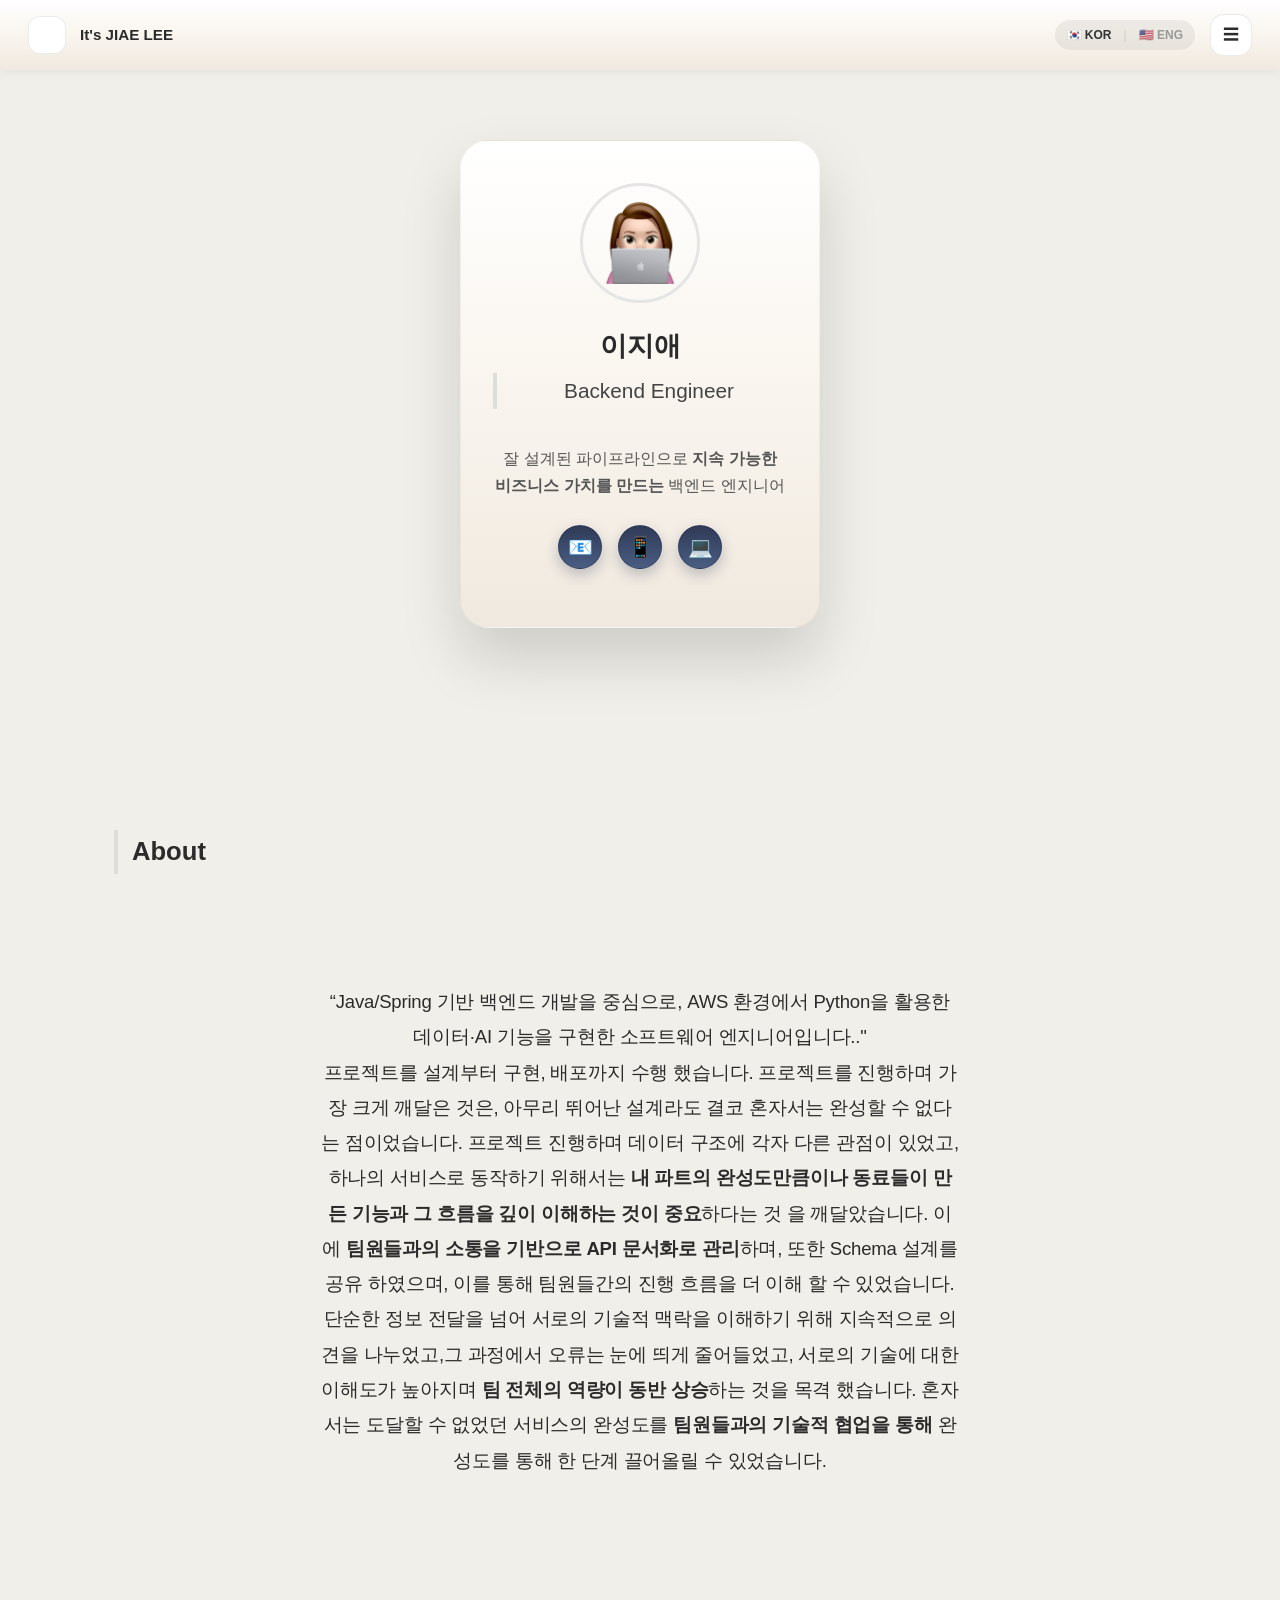
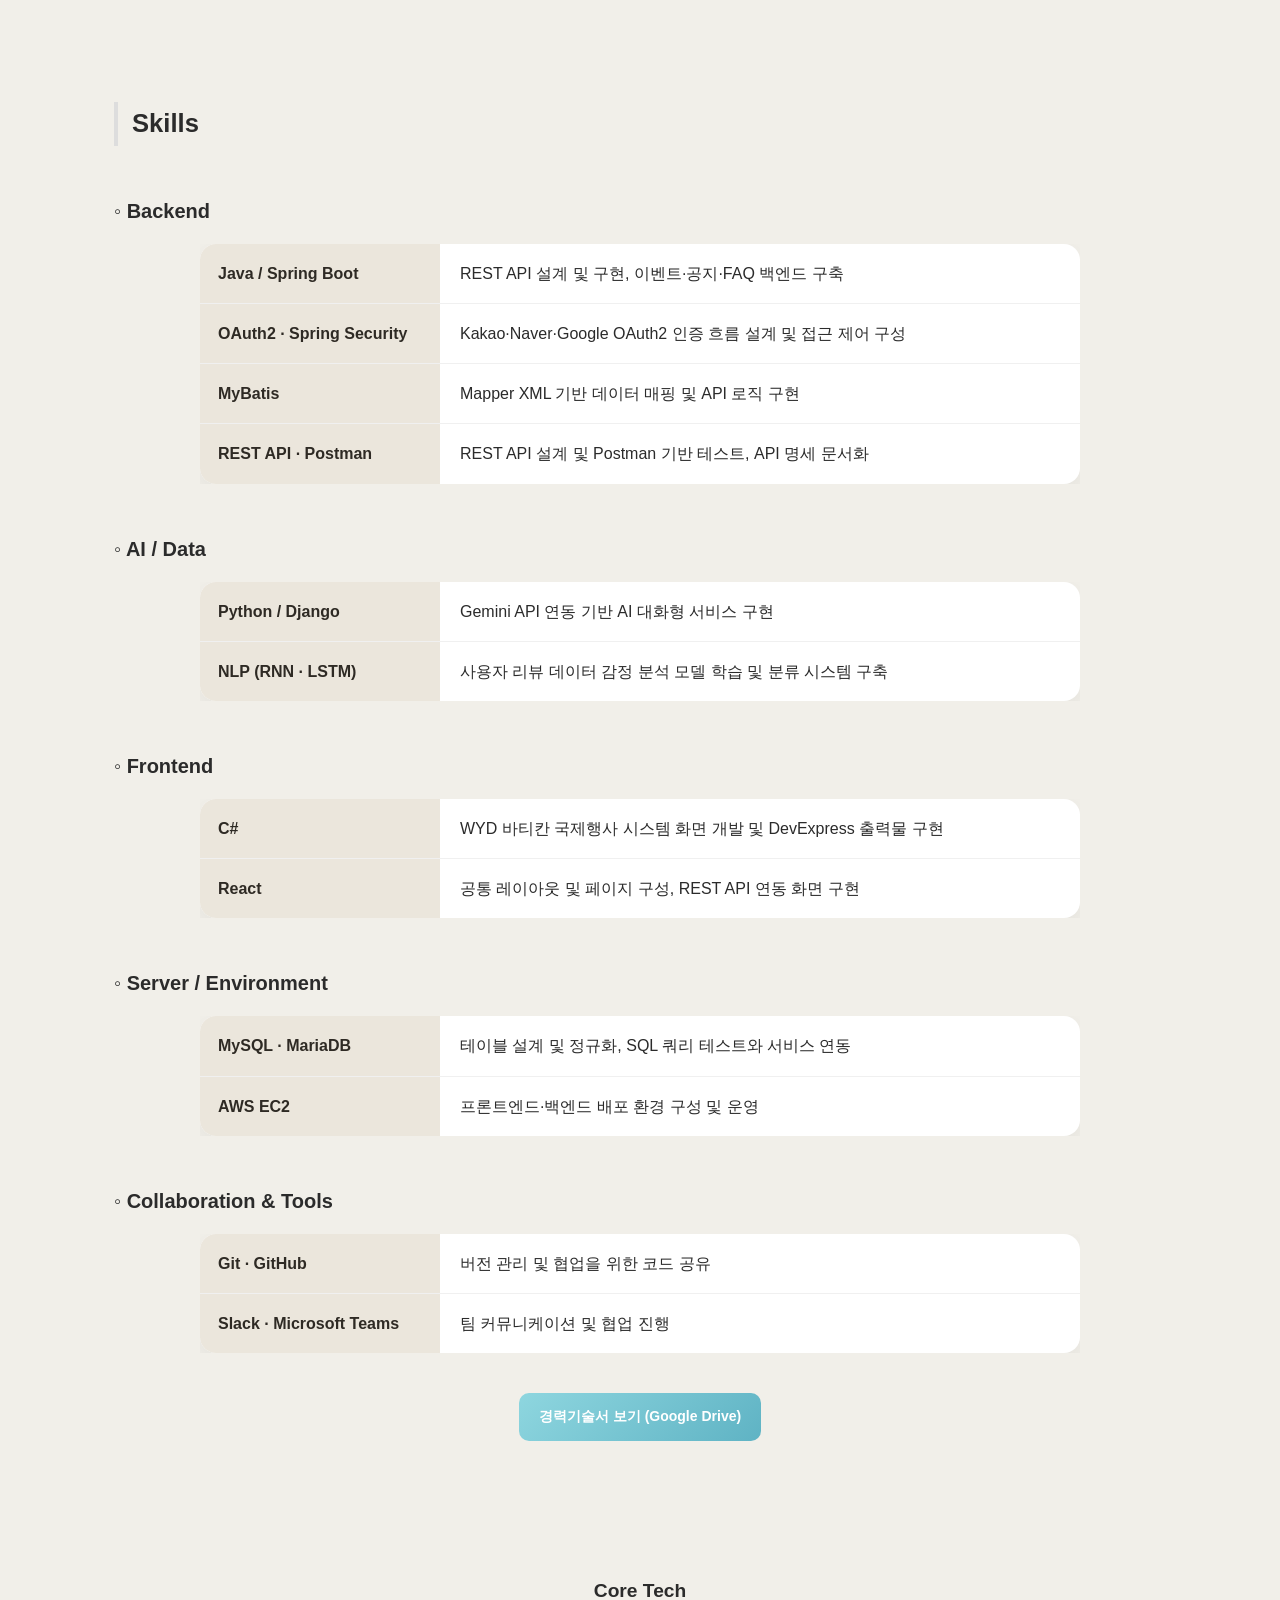
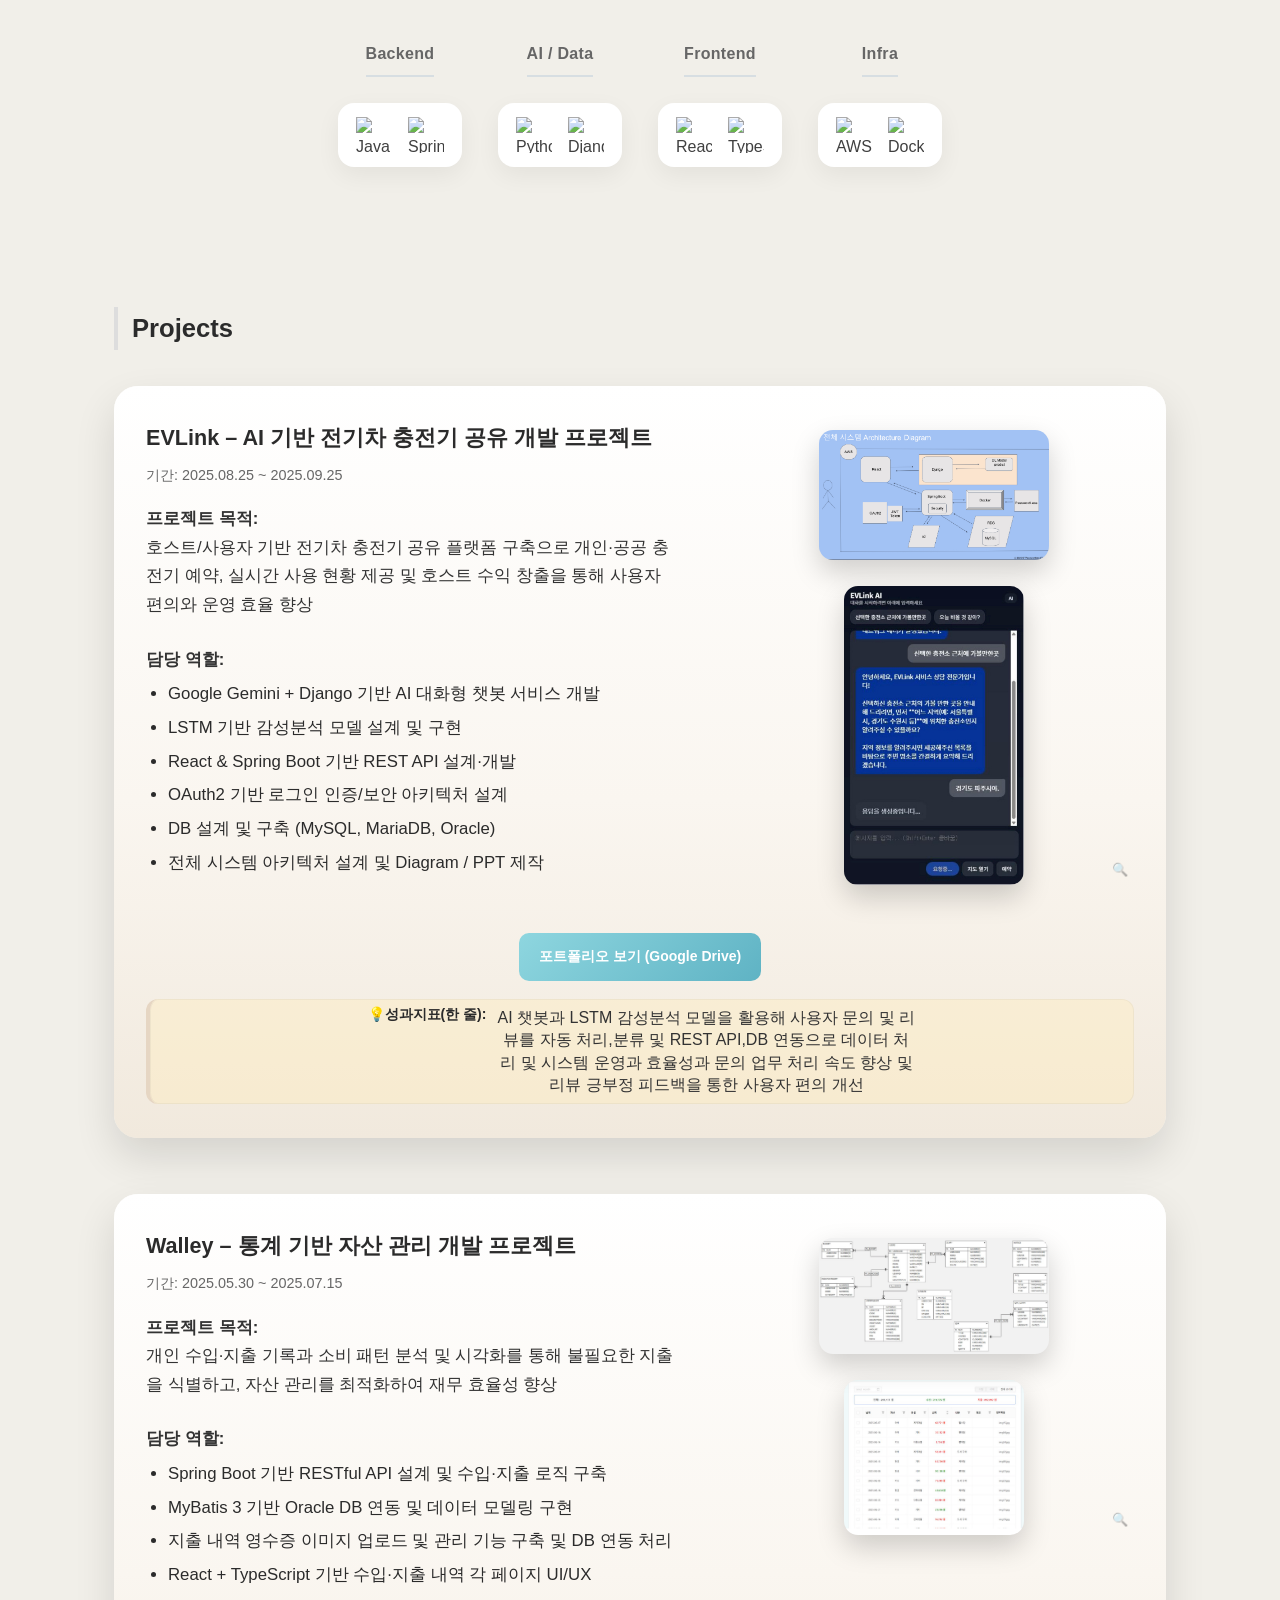
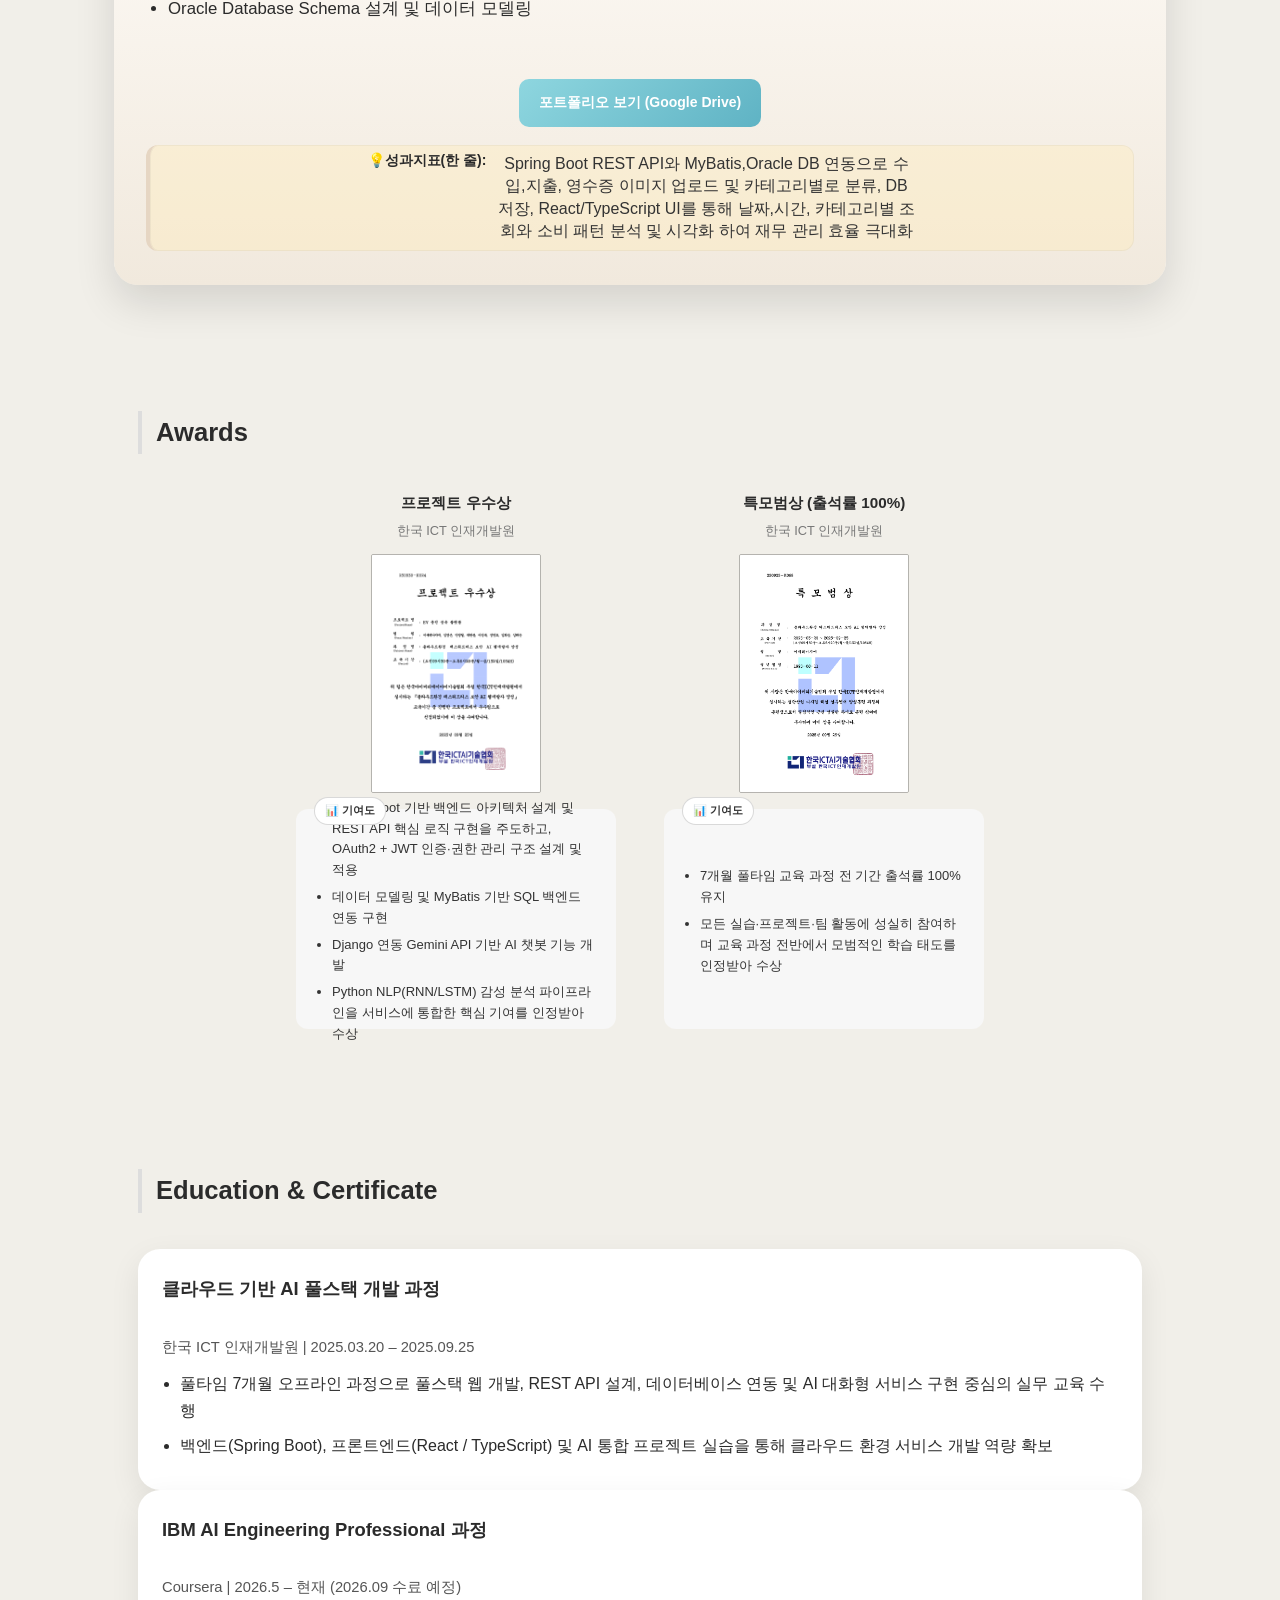
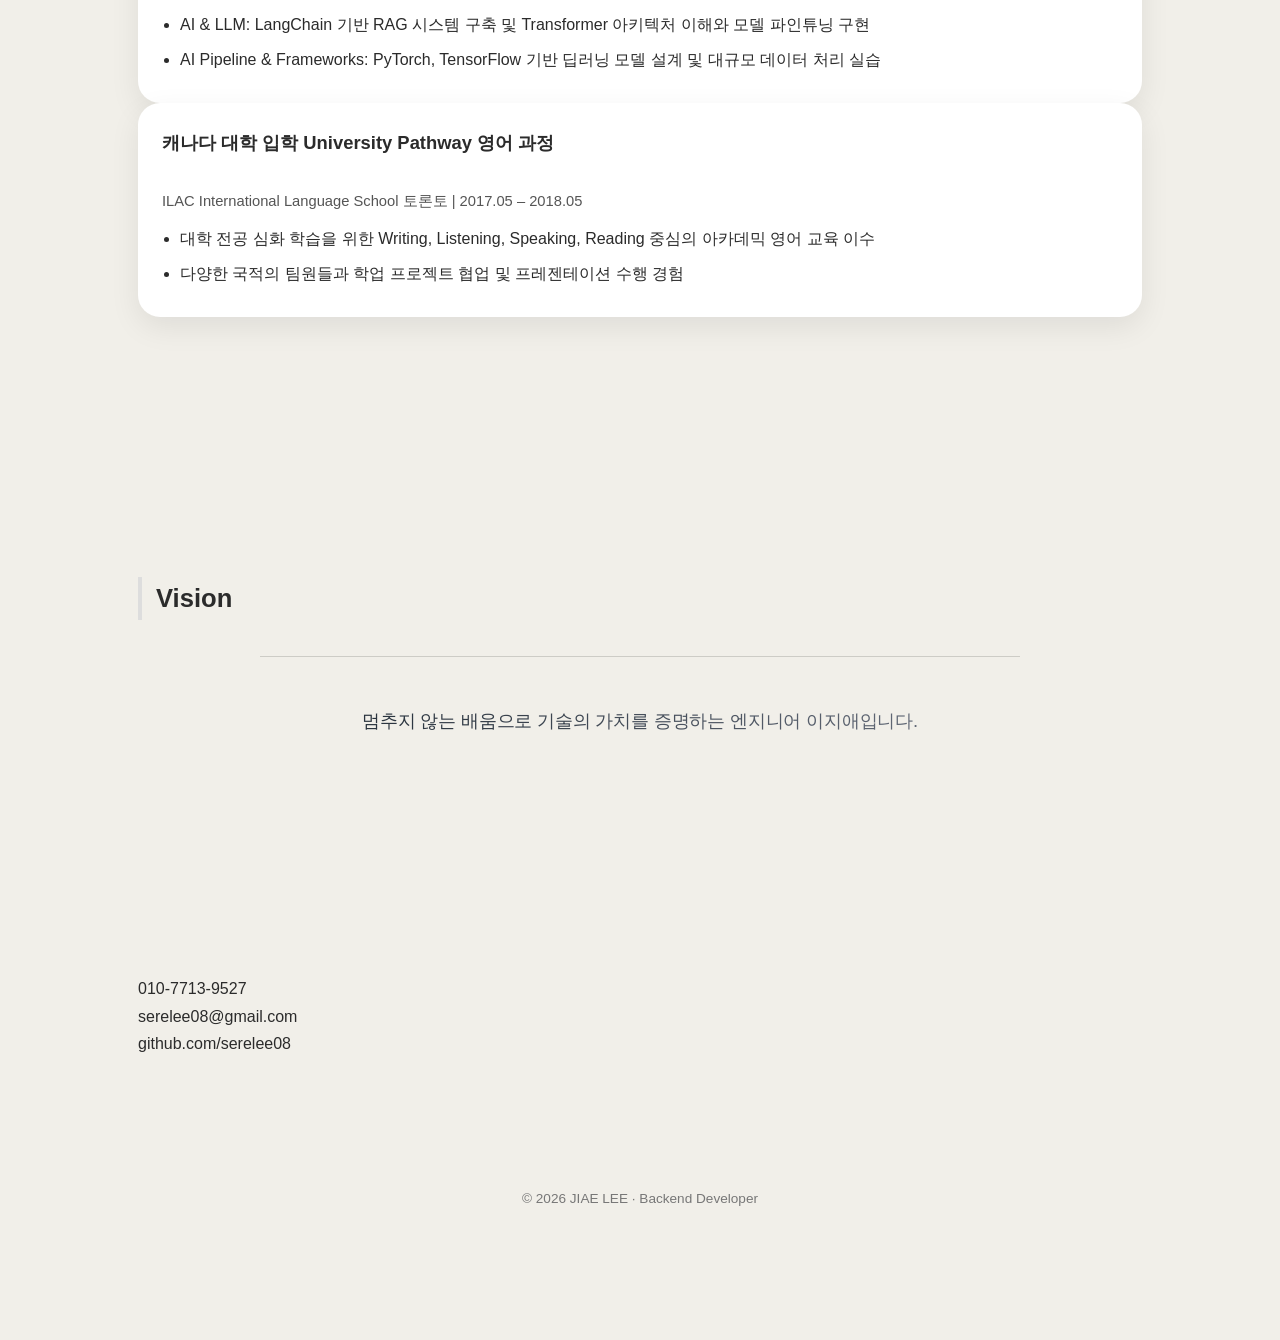
==== commit 6913545a: "feat:Refactor language buttons and navigation structure" ====
--- a/index.html
+++ b/index.html
@@ -24,31 +24,27 @@
   </div>
 
  <div class="nav-wrapper" style="display: flex; align-items: center; gap: 15px;">
-    <div class="lang-buttons" style="display: flex; gap: 12px; align-items: center; background: rgba(0,0,0,0.06); padding: 5px 12px; border-radius: 20px; font-family: 'Pretendard', sans-serif; font-size: 12px; font-weight: bold;">
-      <span style="color: #333; display: flex; align-items: center; gap: 3px; cursor: default;">
-        🇰🇷 KOR
-      </span>
-      <span style="color: #ccc; font-weight: normal;">|</span>
-      <a href="index_en.html" style="text-decoration: none; color: #999; display: flex; align-items: center; gap: 3px; transition: 0.2s;" onmouseover="this.style.color='#333'" onmouseout="this.style.color='#999'" title="Switch to English">
-        🇺🇸 ENG
-      </a>
-    </div>
-
-  <div class="nav-wrapper">
-    <div class="burger" onclick="toggleMenu()">☰</div>
-    <div class="menu" id="menu">
-      <a href="#landing">Profile</a>
-      <a href="#about">About</a>
-      <a href="#skills">Skills</a>
-      <a href="#experience">Projects</a>
-      <a href="#awards">Awards</a>
-      <a href="#education">Education</a>
-      <a href="#contact">Contact</a>
-      <!-- <a href="#certificate">Certificate</a> -->
-    </div>
-  </div>
-</div>
-
+<div class="lang-buttons" style="display: flex; gap: 12px; align-items: center; background: rgba(0,0,0,0.06); padding: 5px 12px; border-radius: 20px; font-family: 'Pretendard', sans-serif; font-size: 12px; font-weight: bold;">
+<span style="color: #333; display: flex; align-items: center; gap: 3px; cursor: default;">
+🇰🇷 KOR
+</span>
+<span style="color: #ccc; font-weight: normal;">|</span>
+<a href="./index_en.html" style="text-decoration: none; color: #999; display: flex; align-items: center; gap: 3px; transition: 0.2s;" onmouseover="this.style.color='#333'" onmouseout="this.style.color='#999'" title="Switch to English">
+🇺🇸 ENG
+</a>
+</div>
+<div class="burger" onclick="toggleMenu()">☰</div>
+<div class="menu" id="menu">
+<a href="#landing">Profile</a>
+<a href="#about">About</a>
+<a href="#skills">Skills</a>
+<a href="#experience">Projects</a>
+<a href="#awards">Awards</a>
+<a href="#education">Education</a>
+<a href="#contact">Contact</a>
+</div>
+</div>
+</div>
 <!-- ================= LANDING ================= -->
 <section class="landing" id="landing">
   <div class="card">
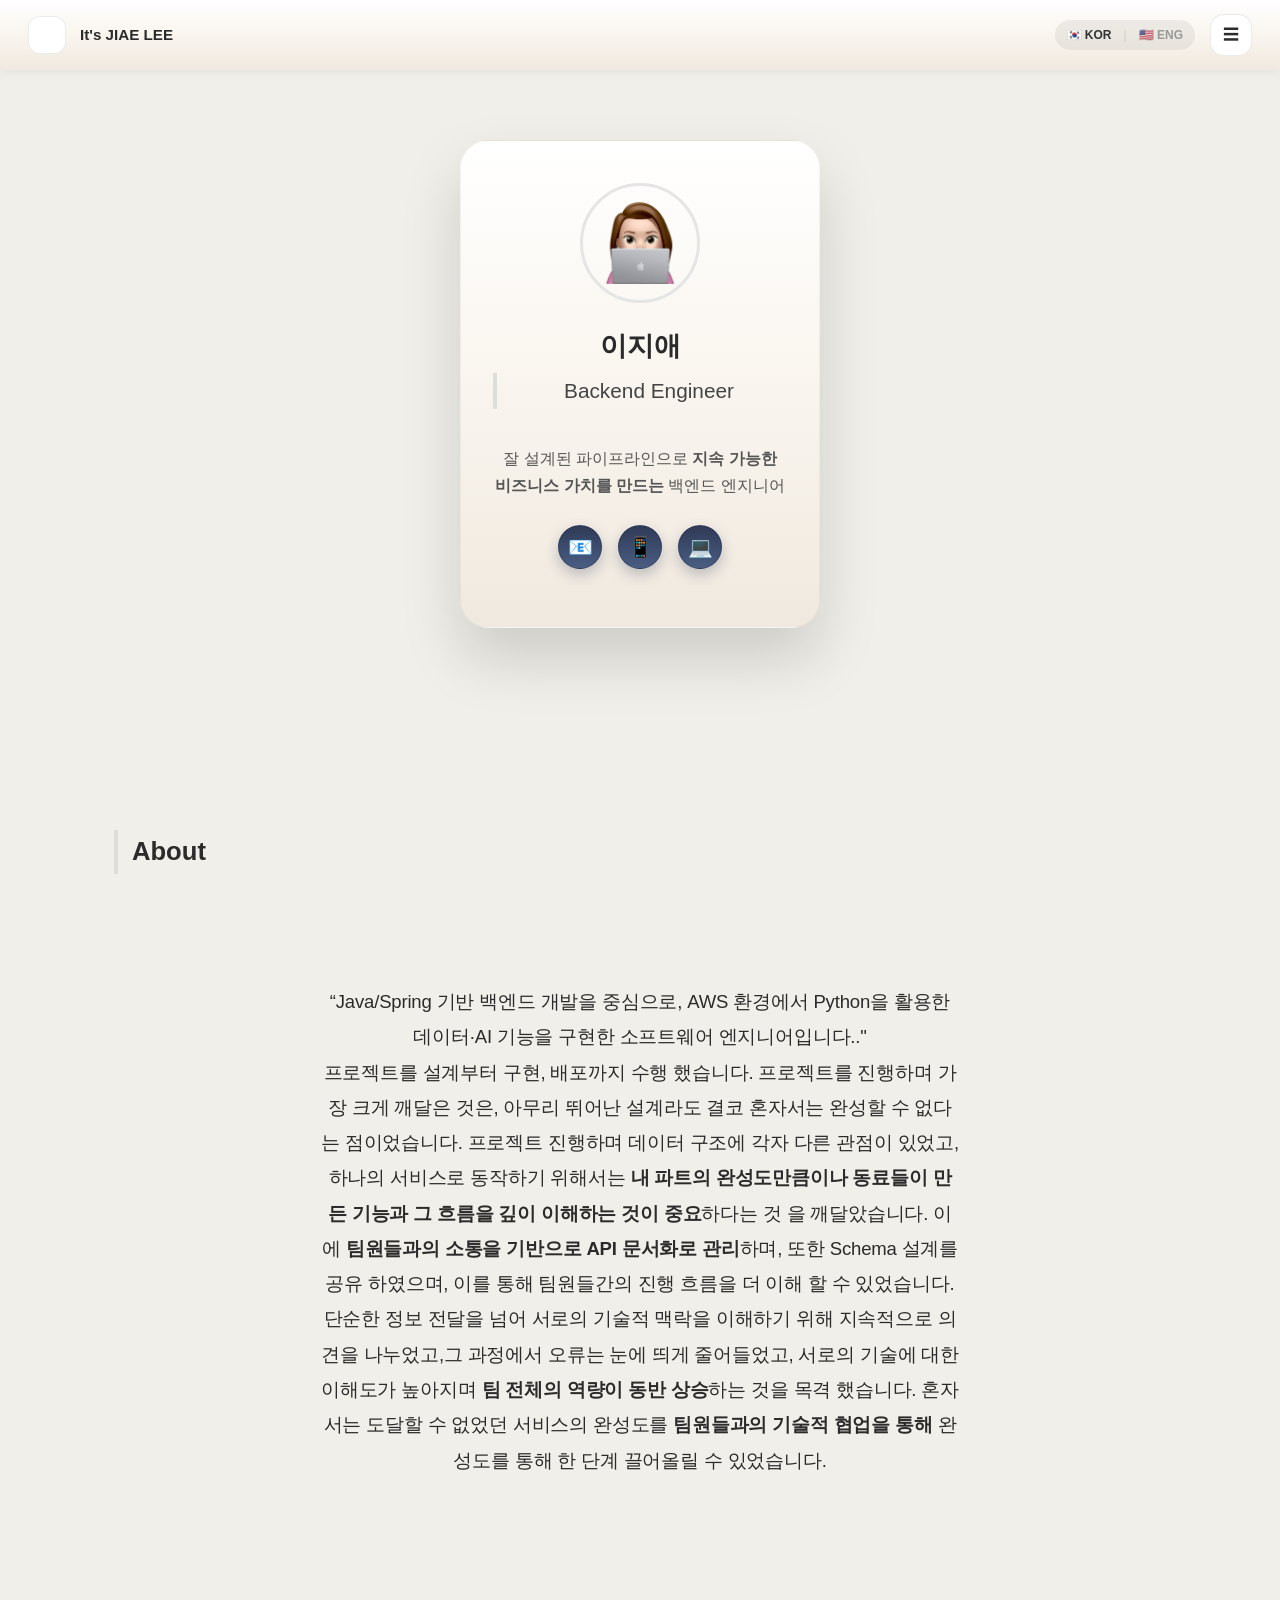
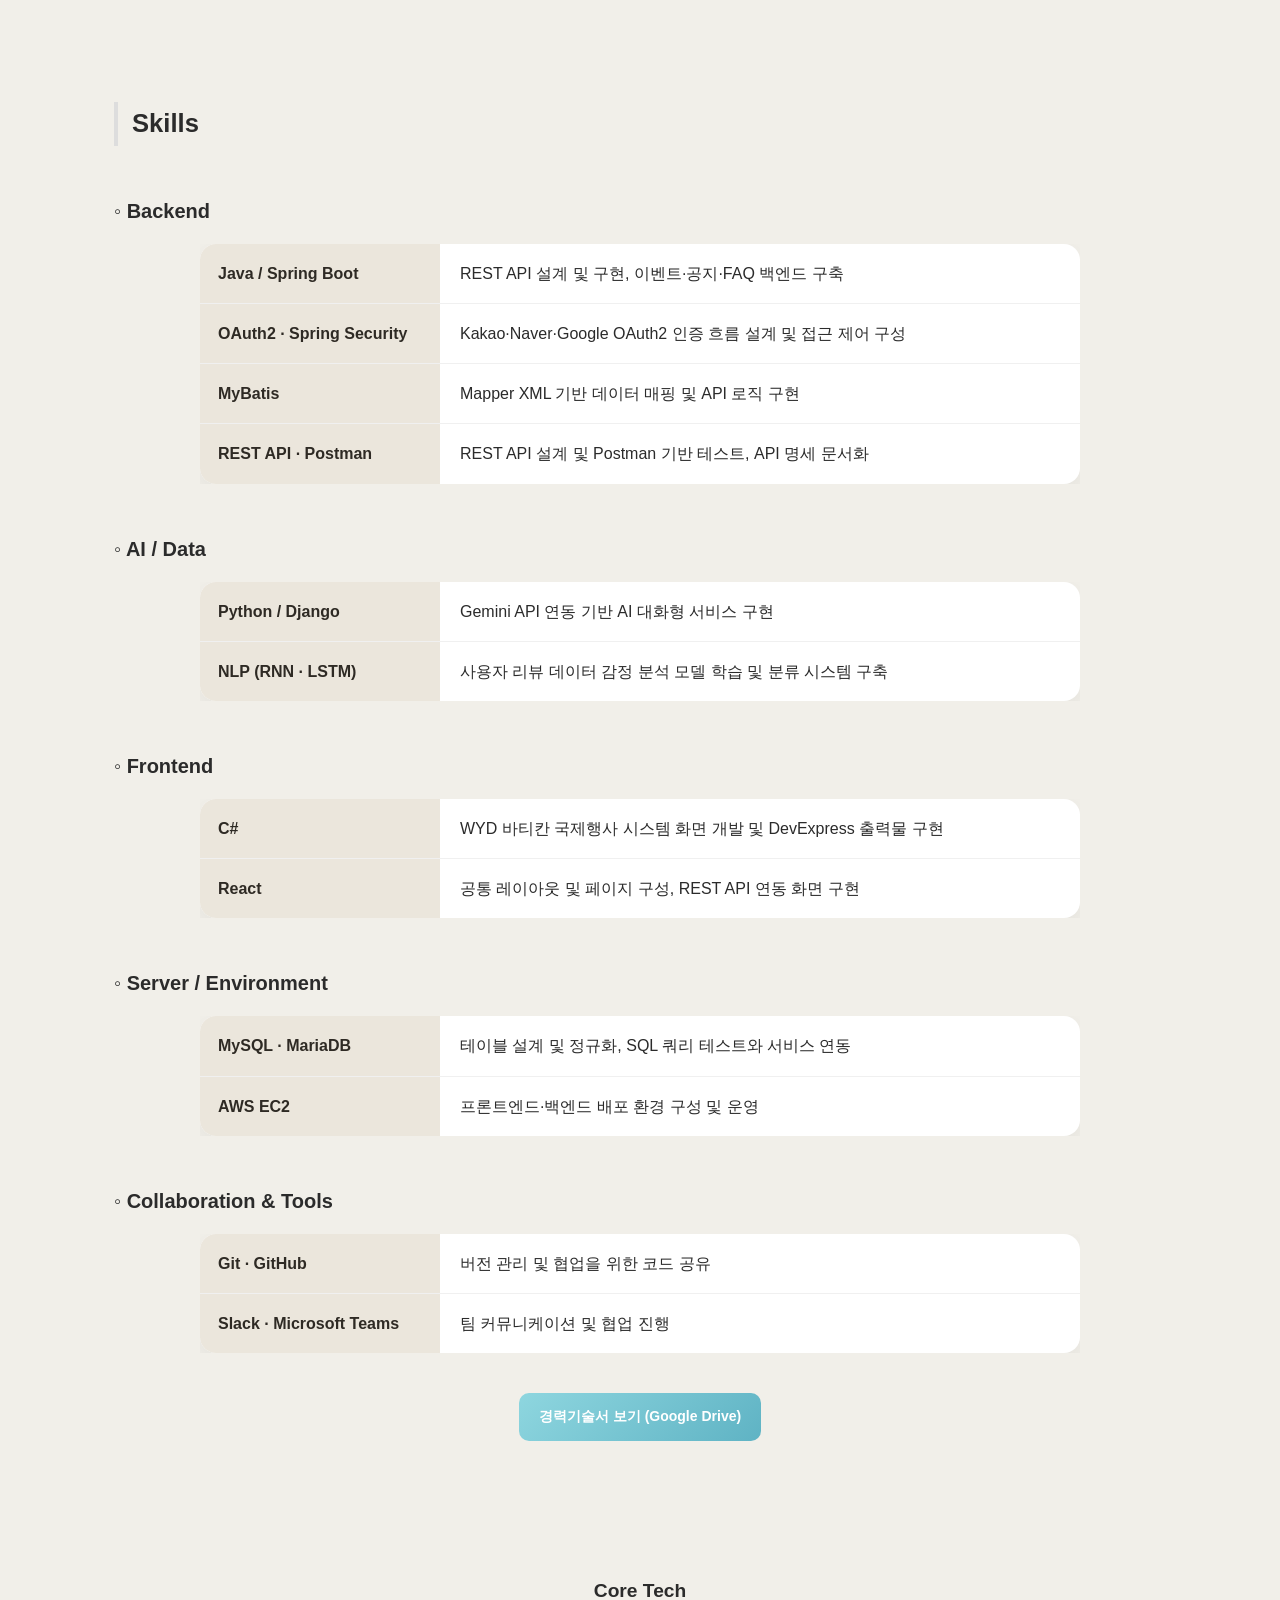
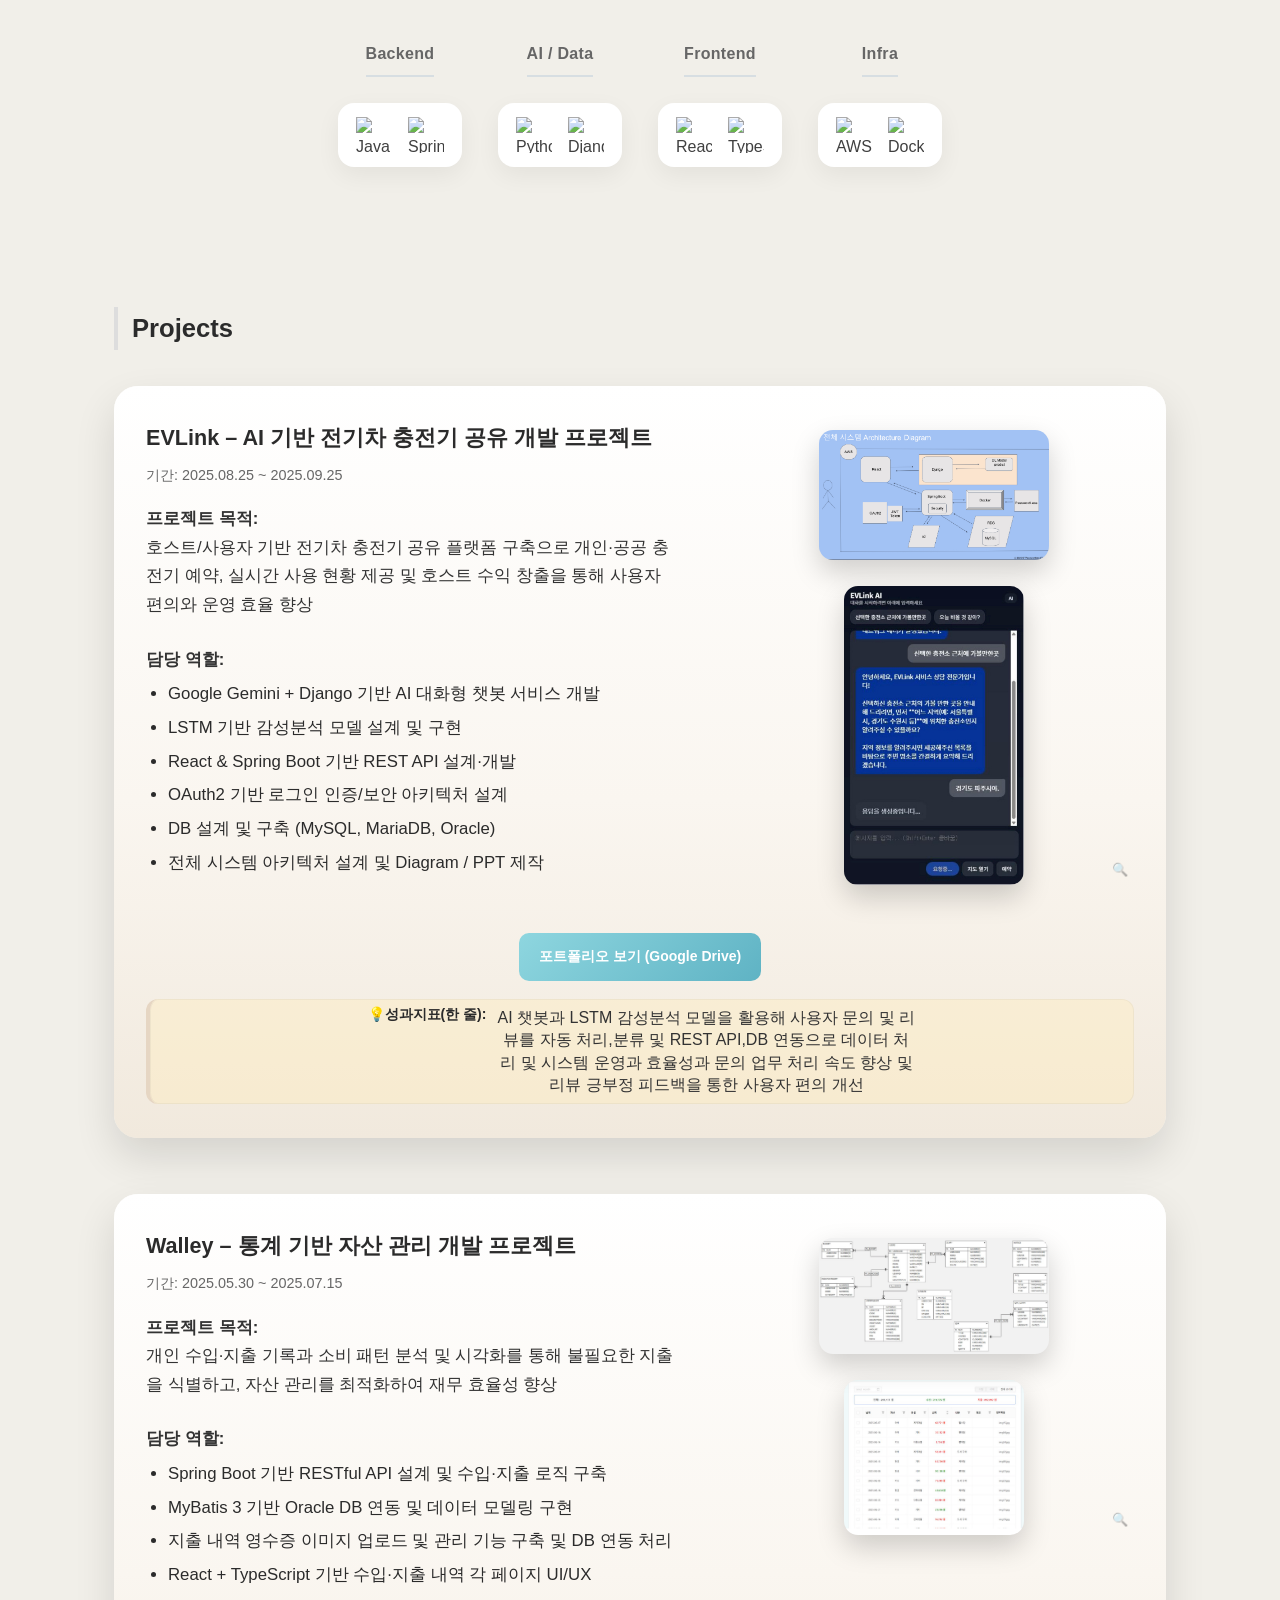
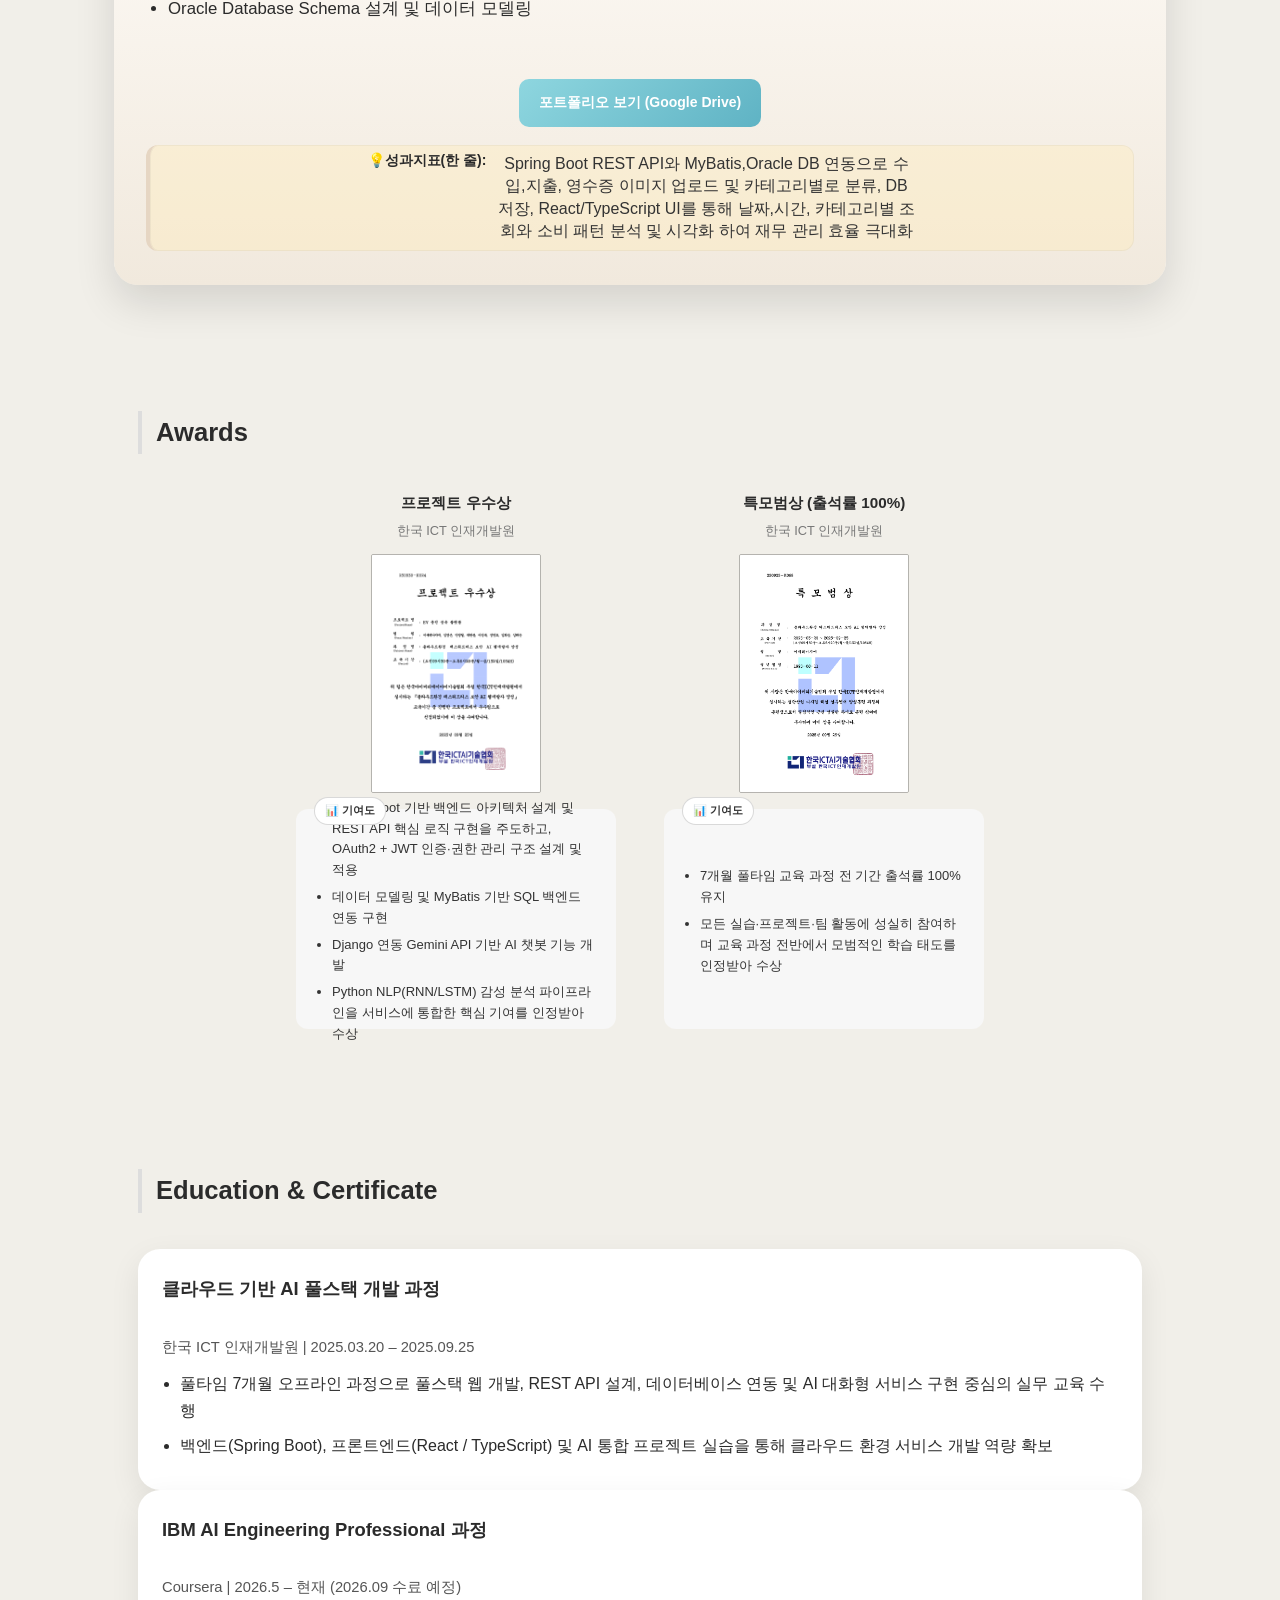
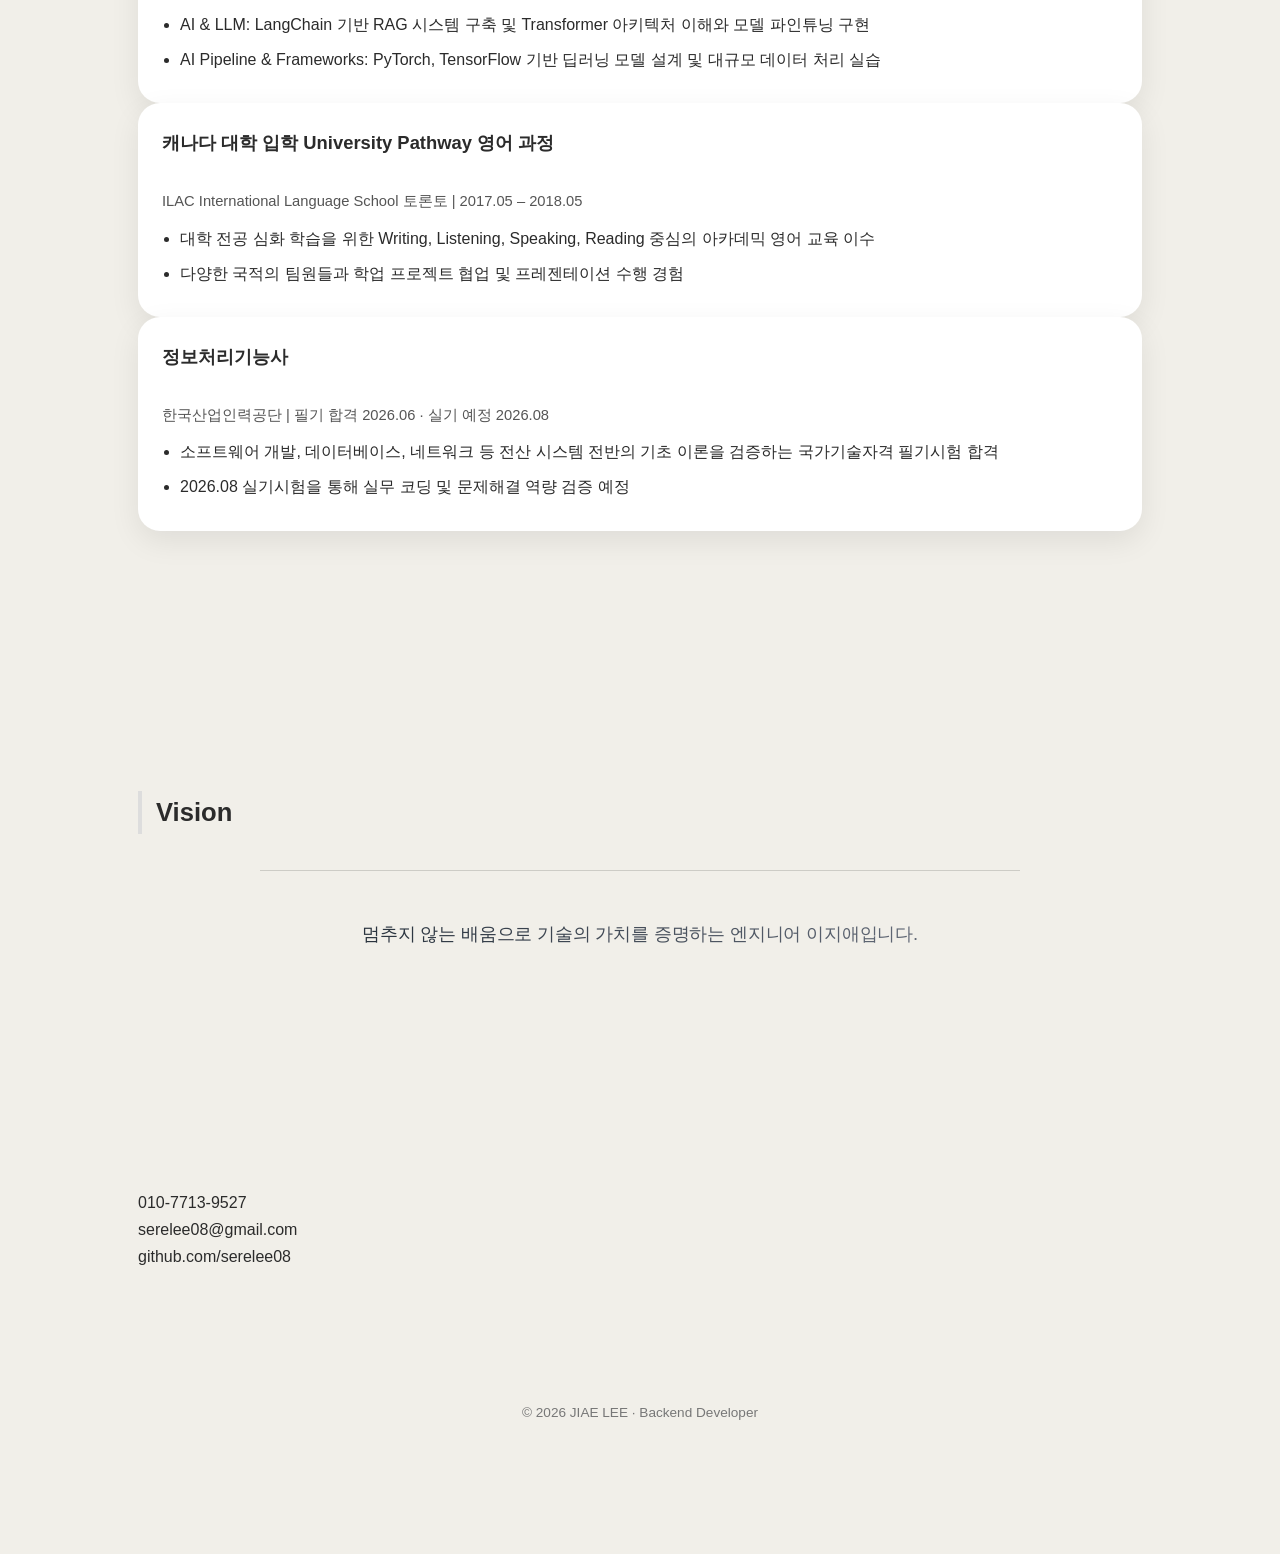
==== commit 0a37db54: "add:Add certification details for programming License Added information about the '정보처리기능사' certific" ====
--- a/index.html
+++ b/index.html
@@ -537,6 +537,23 @@
       </li>
     </ul>
   </div>
+
+  <!-- 4 -->
+  <div class="box">
+    <h3>정보처리기능사</h3>
+    <p class="edu-meta">
+      한국산업인력공단 | 필기 합격 2026.06 · 실기 예정 2026.08
+    </p>
+    <ul class="edu-list">
+      <li>
+        소프트웨어 개발, 데이터베이스, 네트워크 등 전산 시스템 전반의
+        기초 이론을 검증하는 국가기술자격 필기시험 합격
+      </li>
+      <li>
+        2026.08 실기시험을 통해 실무 코딩 및 문제해결 역량 검증 예정
+      </li>
+    </ul>
+  </div>
 </section>
 
 
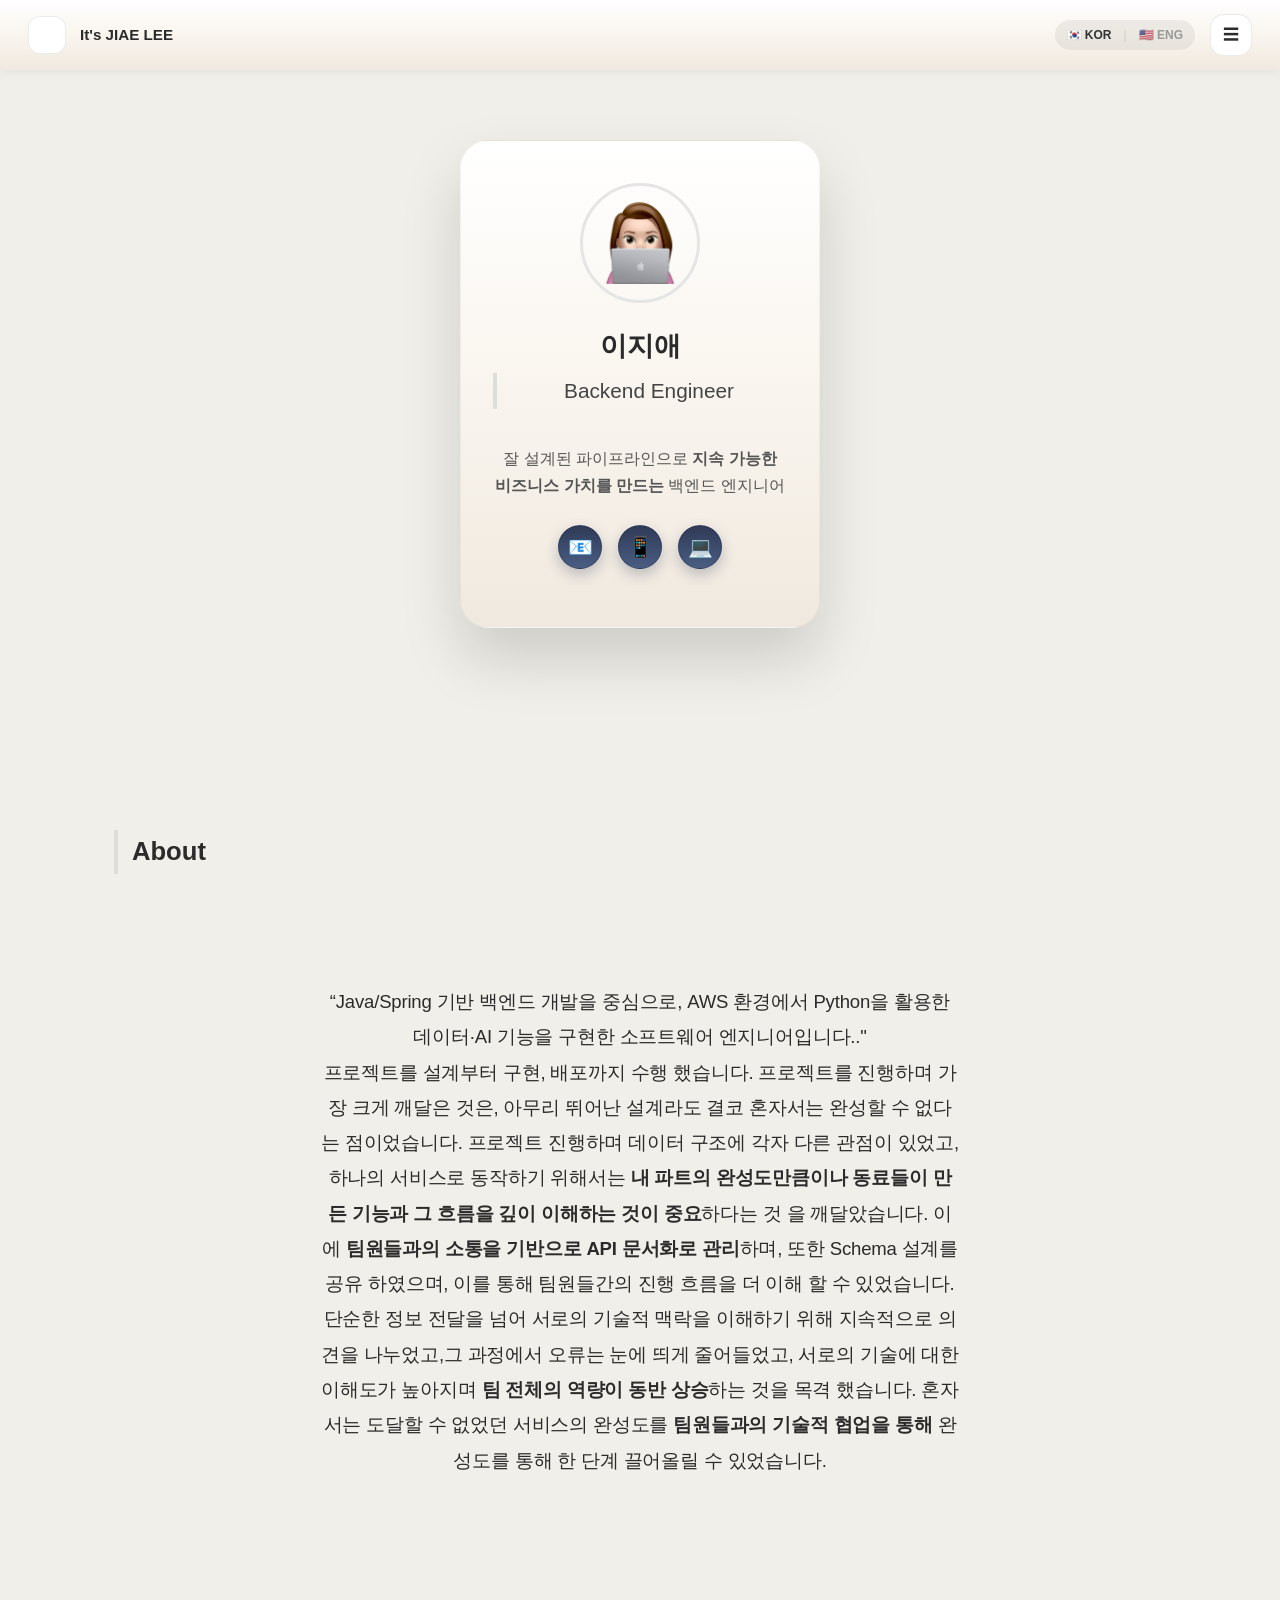
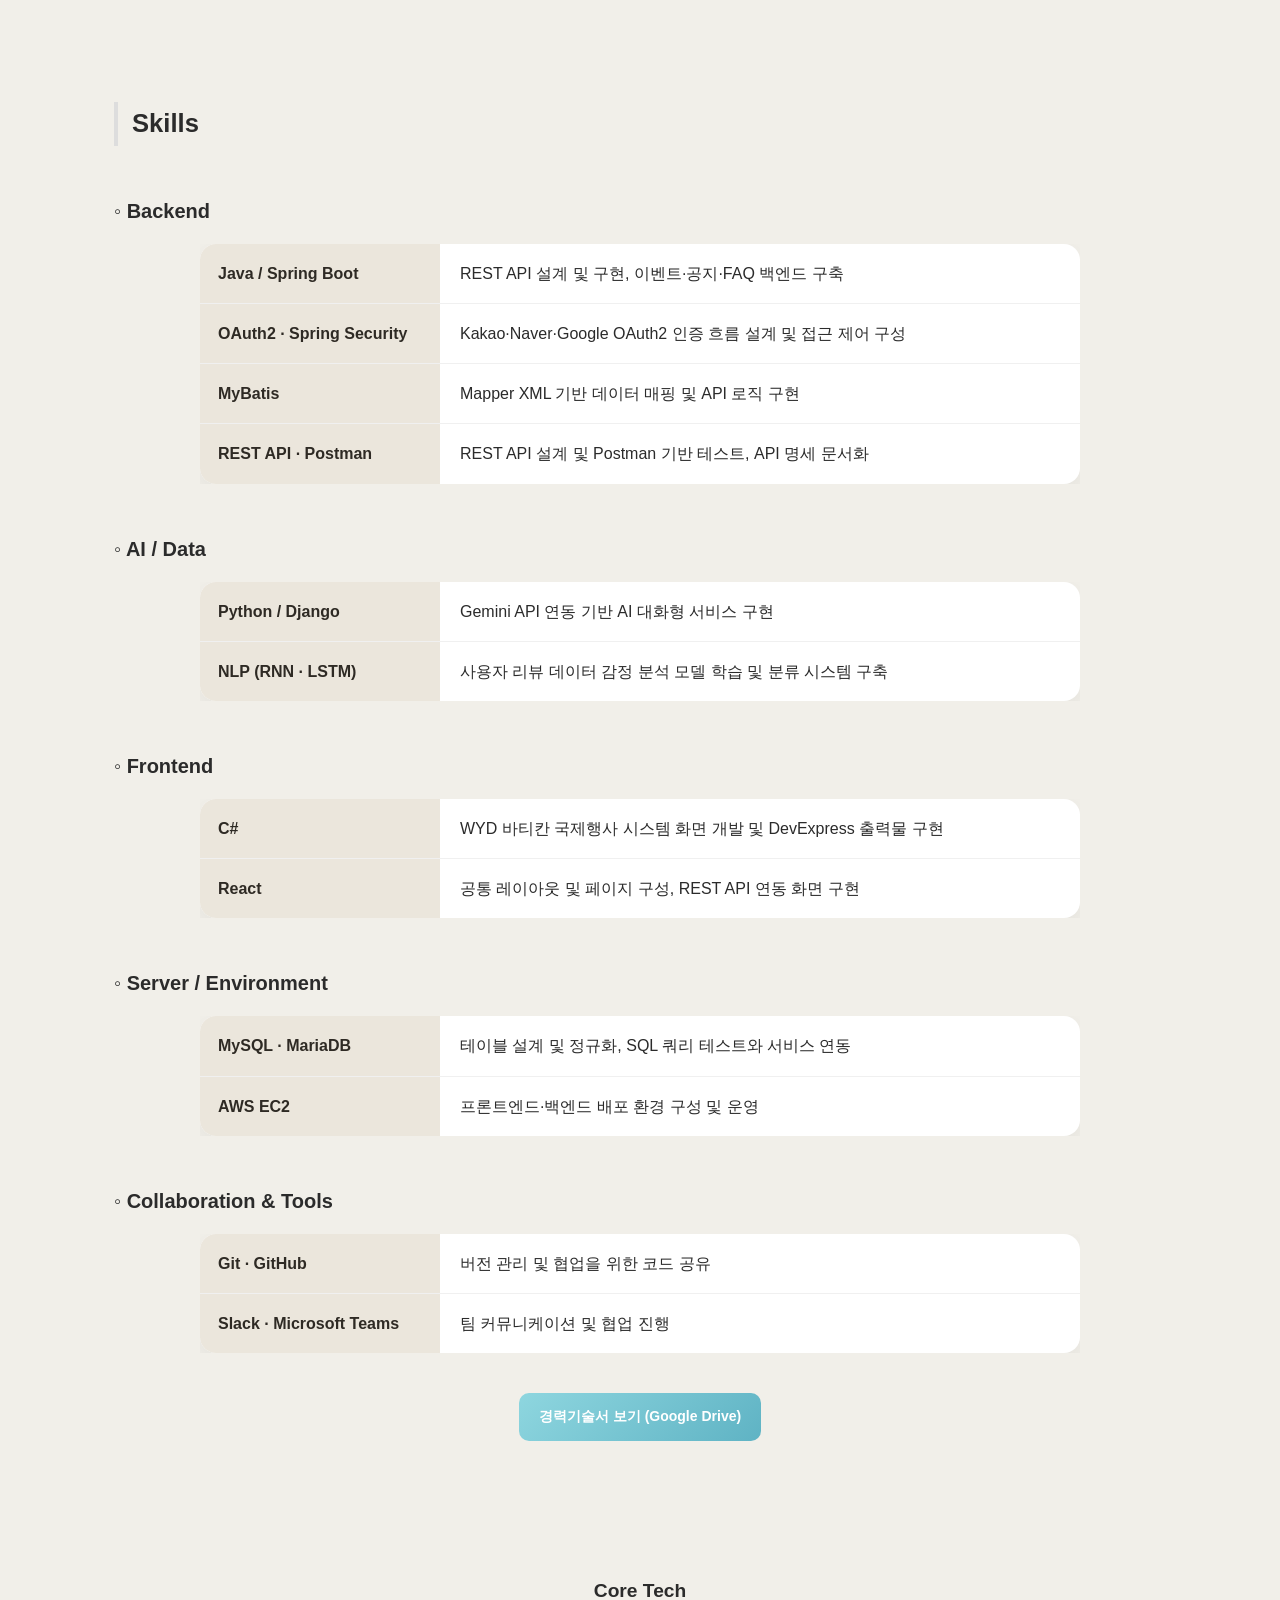
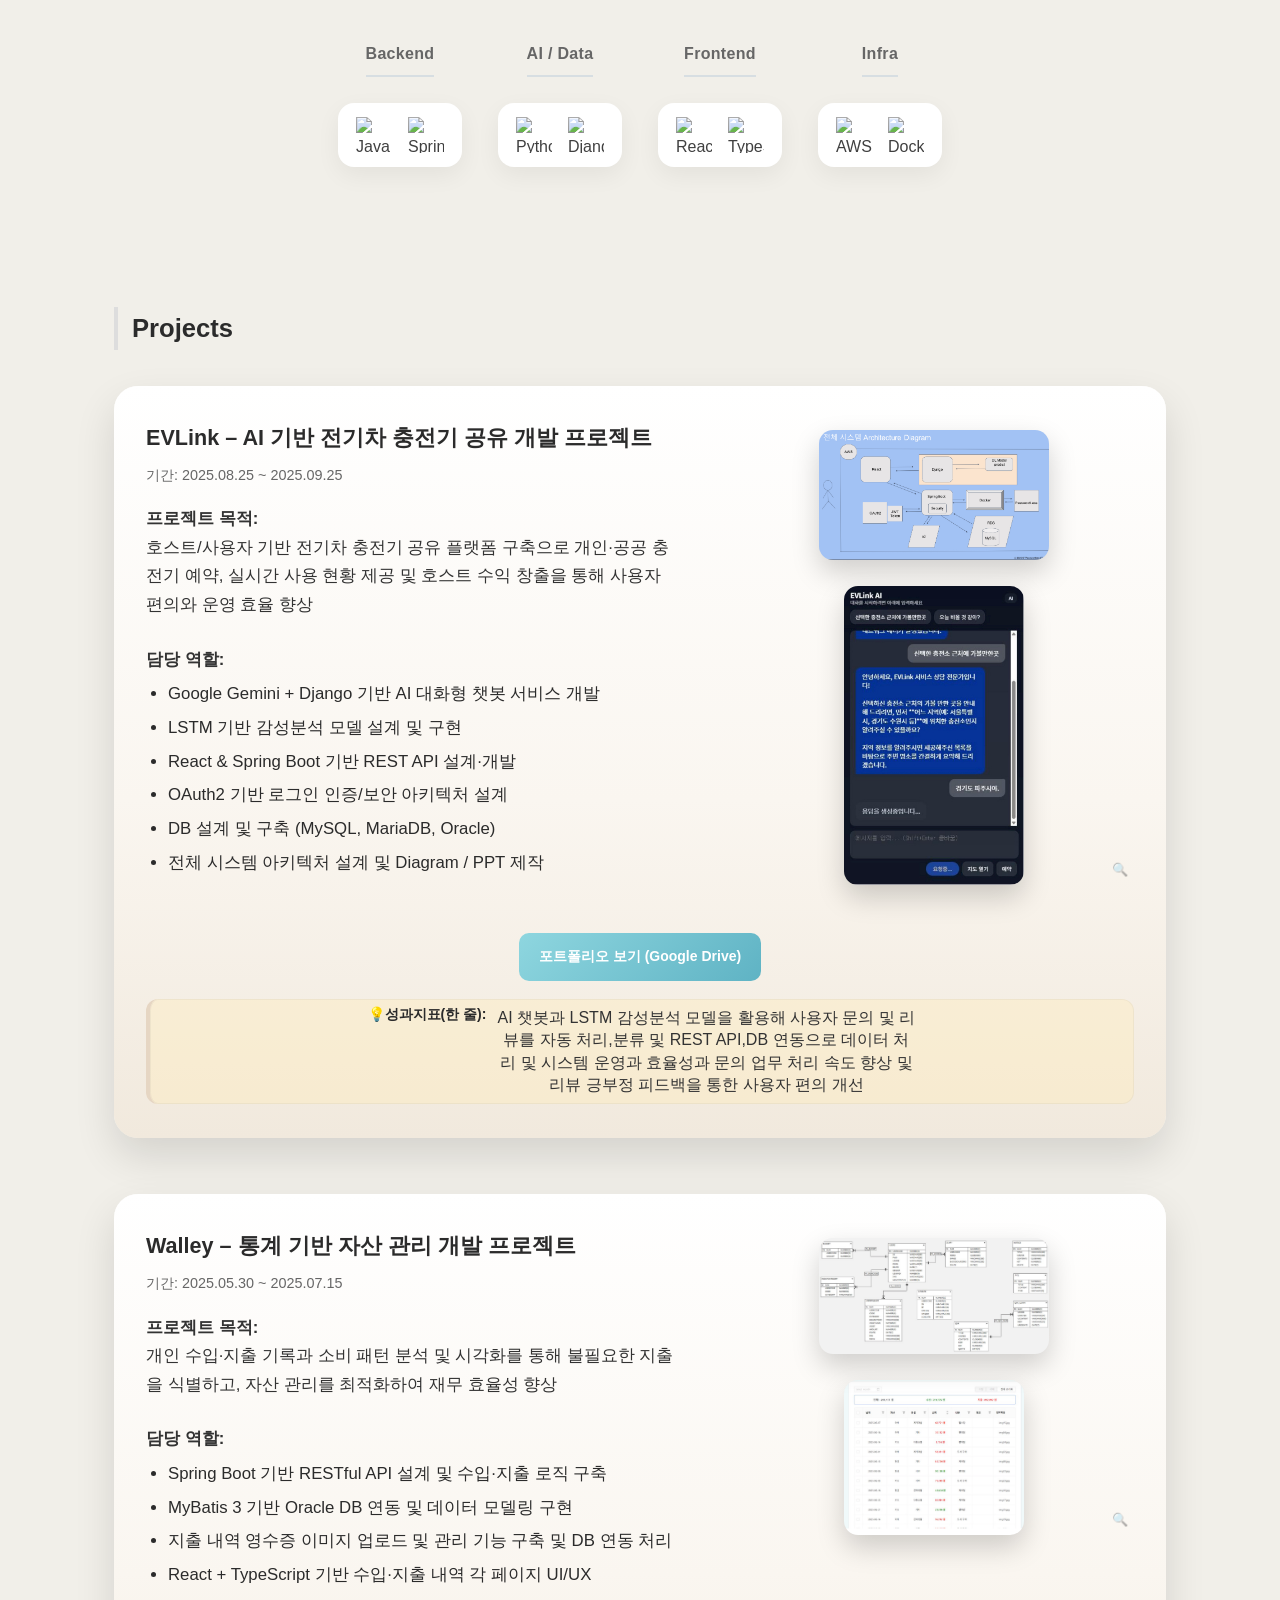
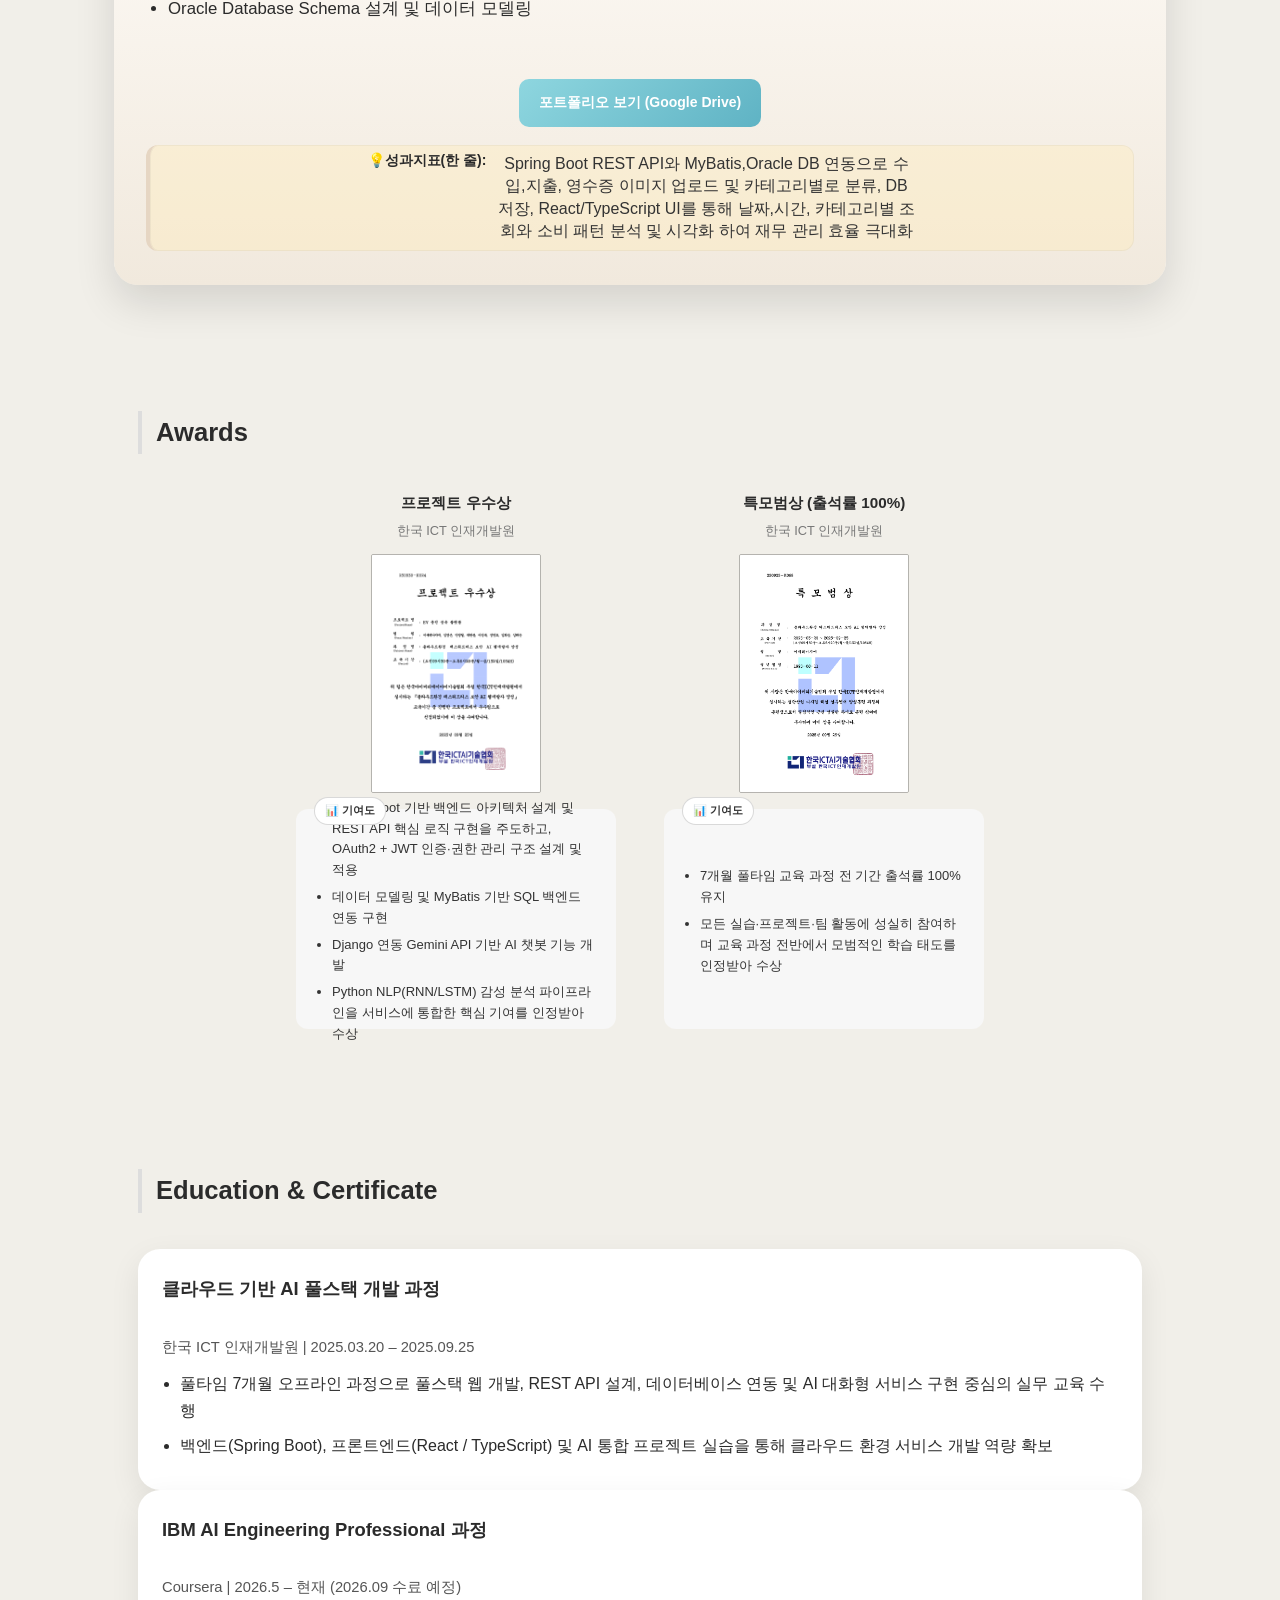
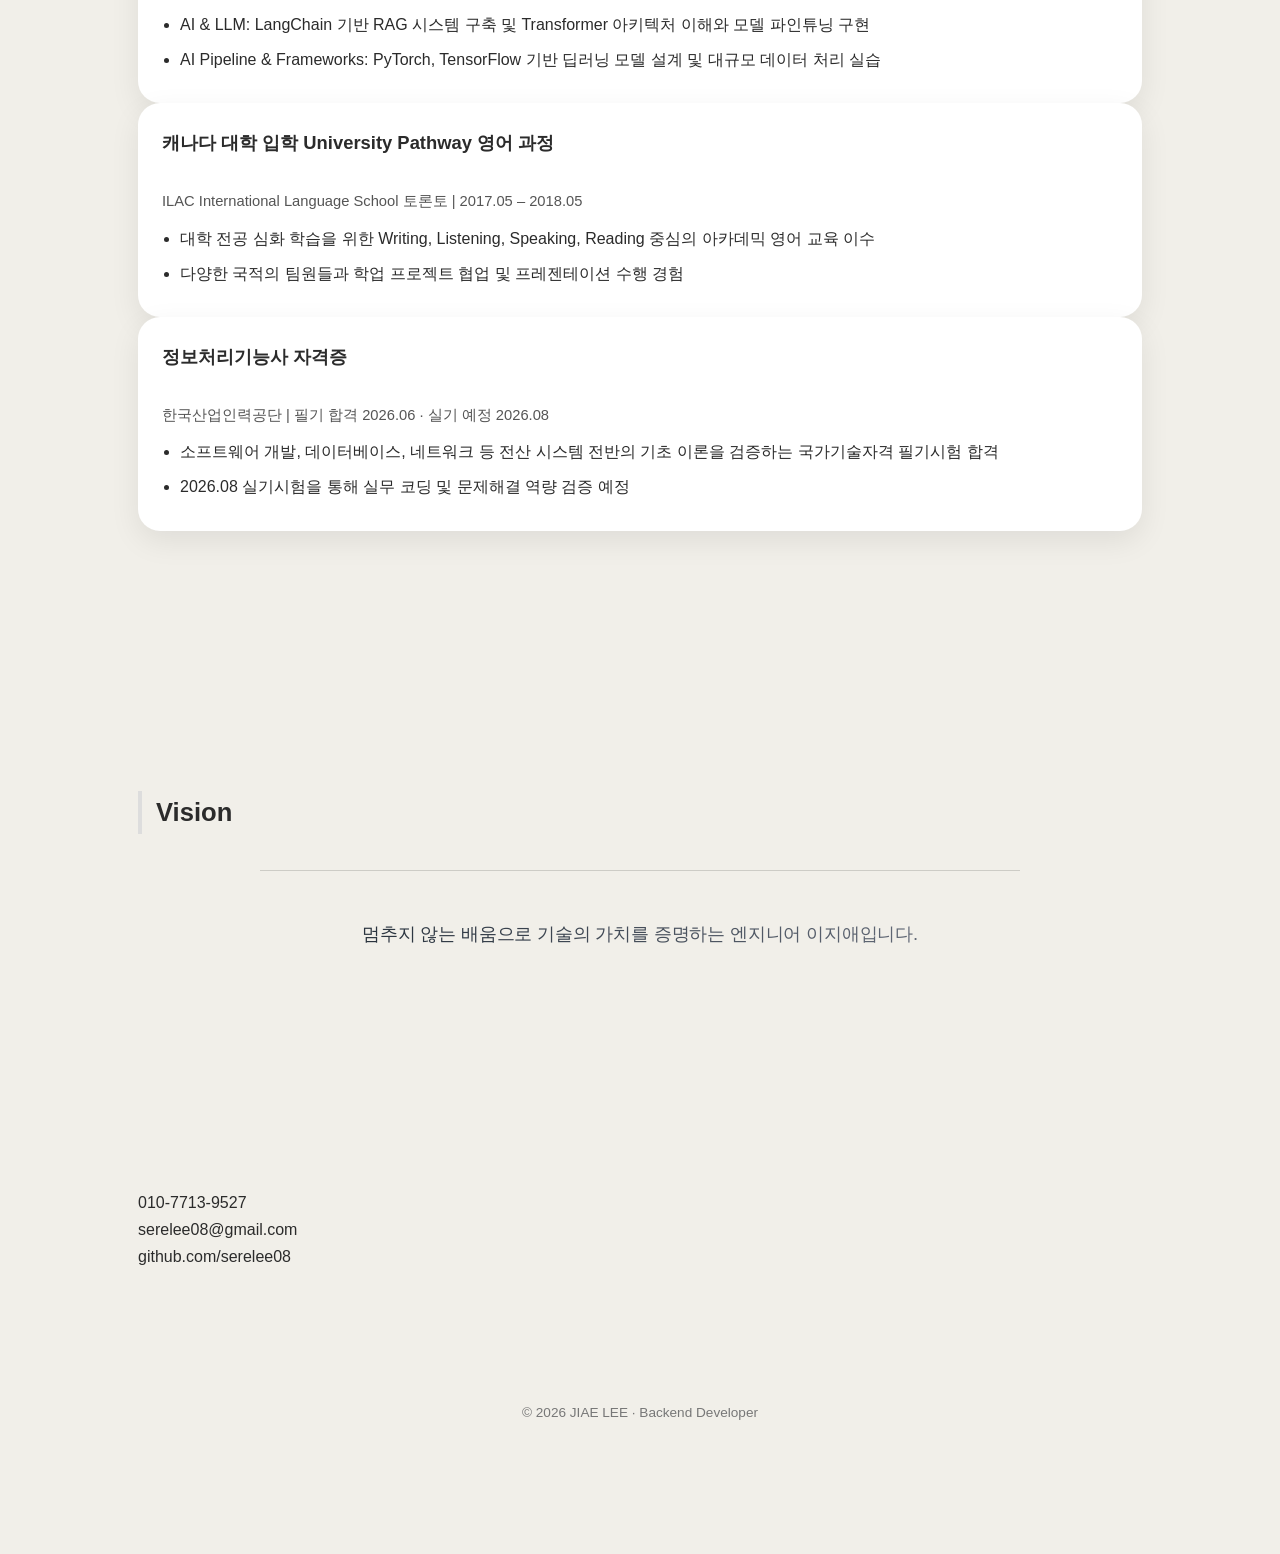
==== commit 4b25f4bb: "add:Update certification title in index.html" ====
--- a/index.html
+++ b/index.html
@@ -540,7 +540,7 @@
 
   <!-- 4 -->
   <div class="box">
-    <h3>정보처리기능사</h3>
+    <h3>정보처리기능사 자격증</h3>
     <p class="edu-meta">
       한국산업인력공단 | 필기 합격 2026.06 · 실기 예정 2026.08
     </p>
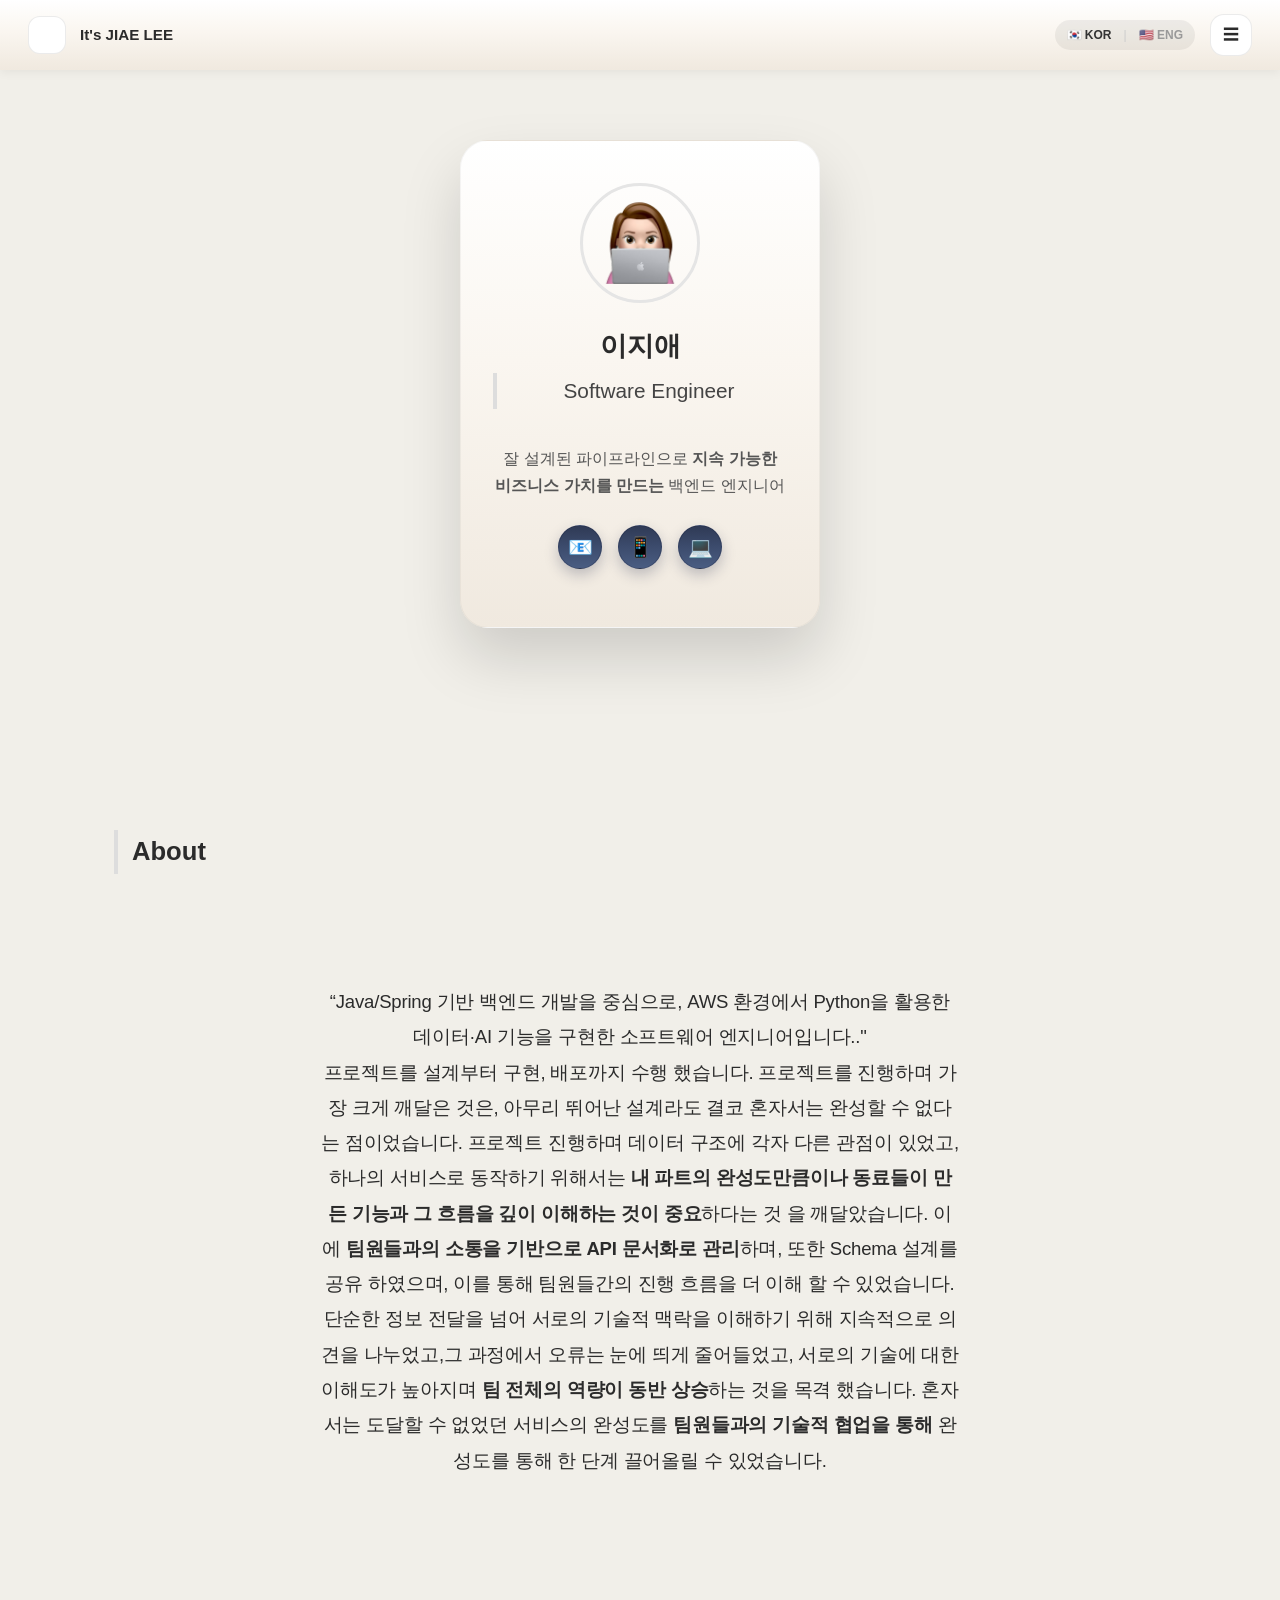
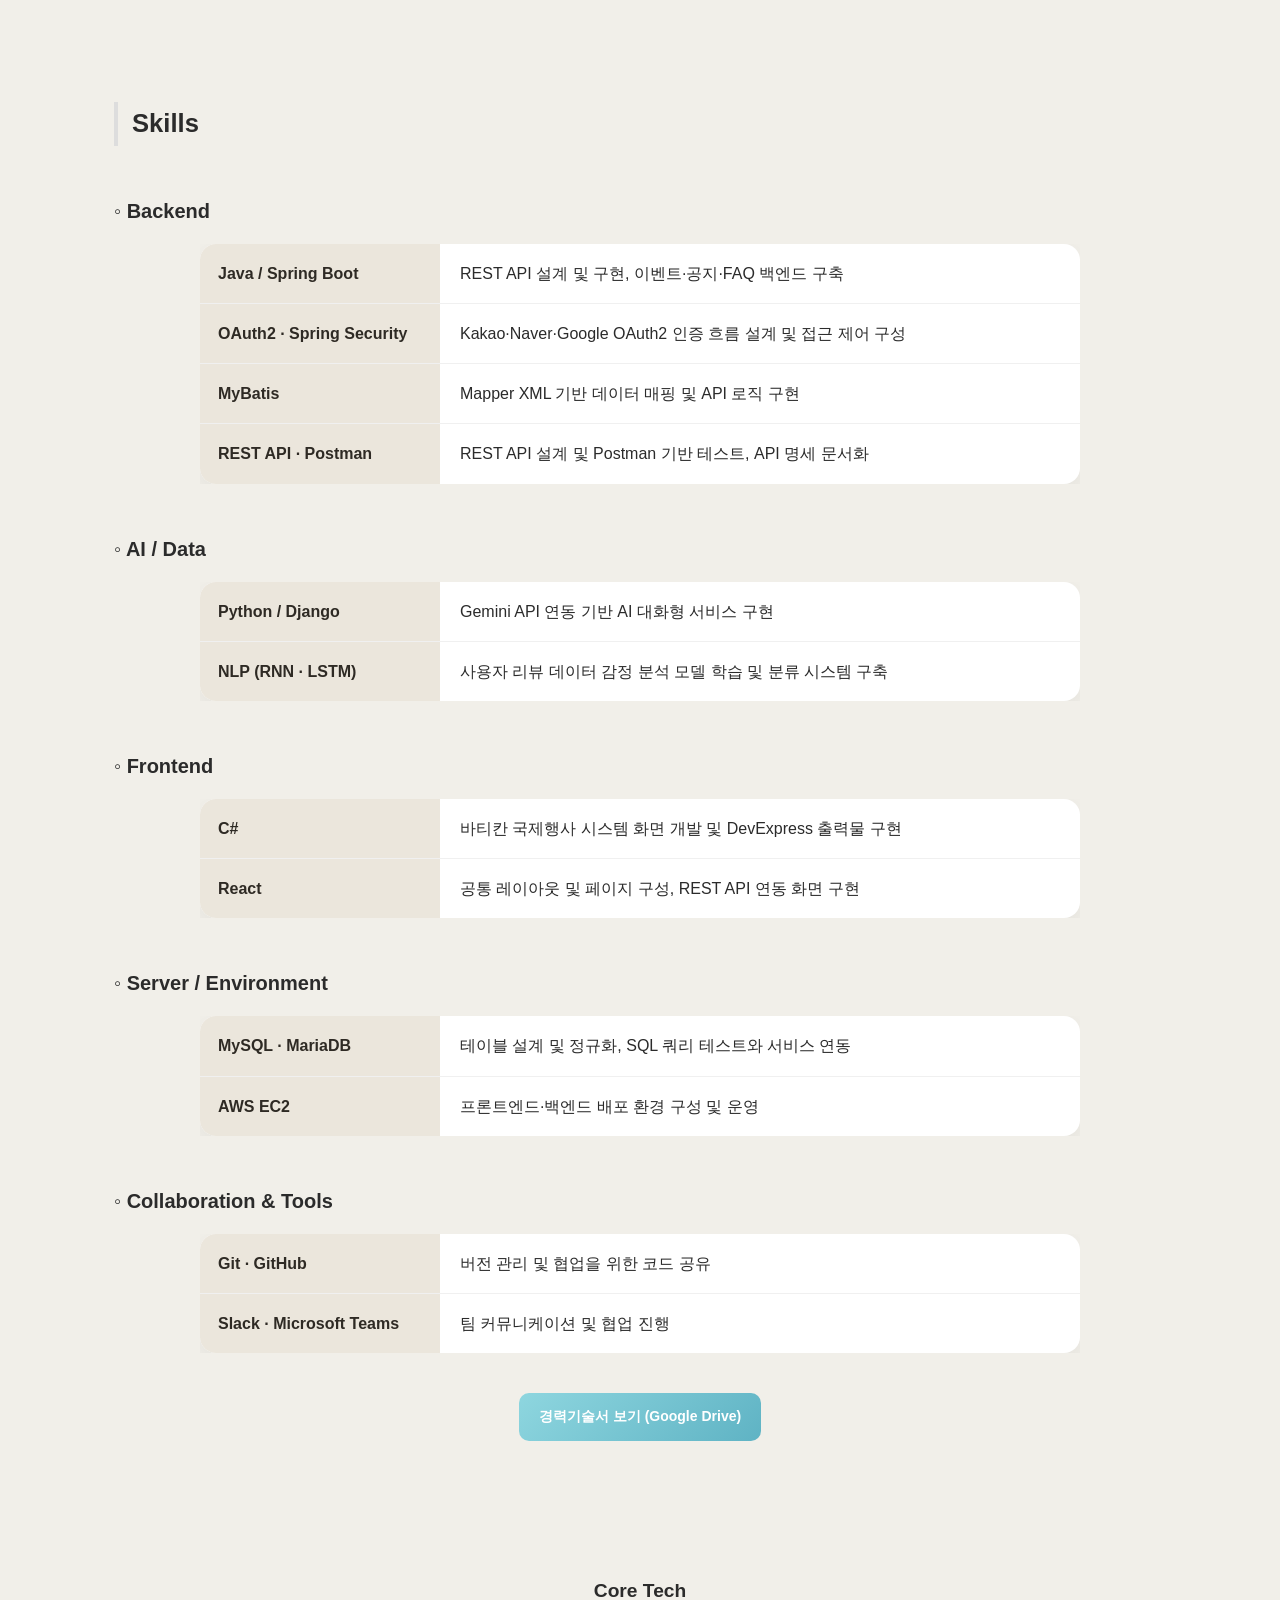
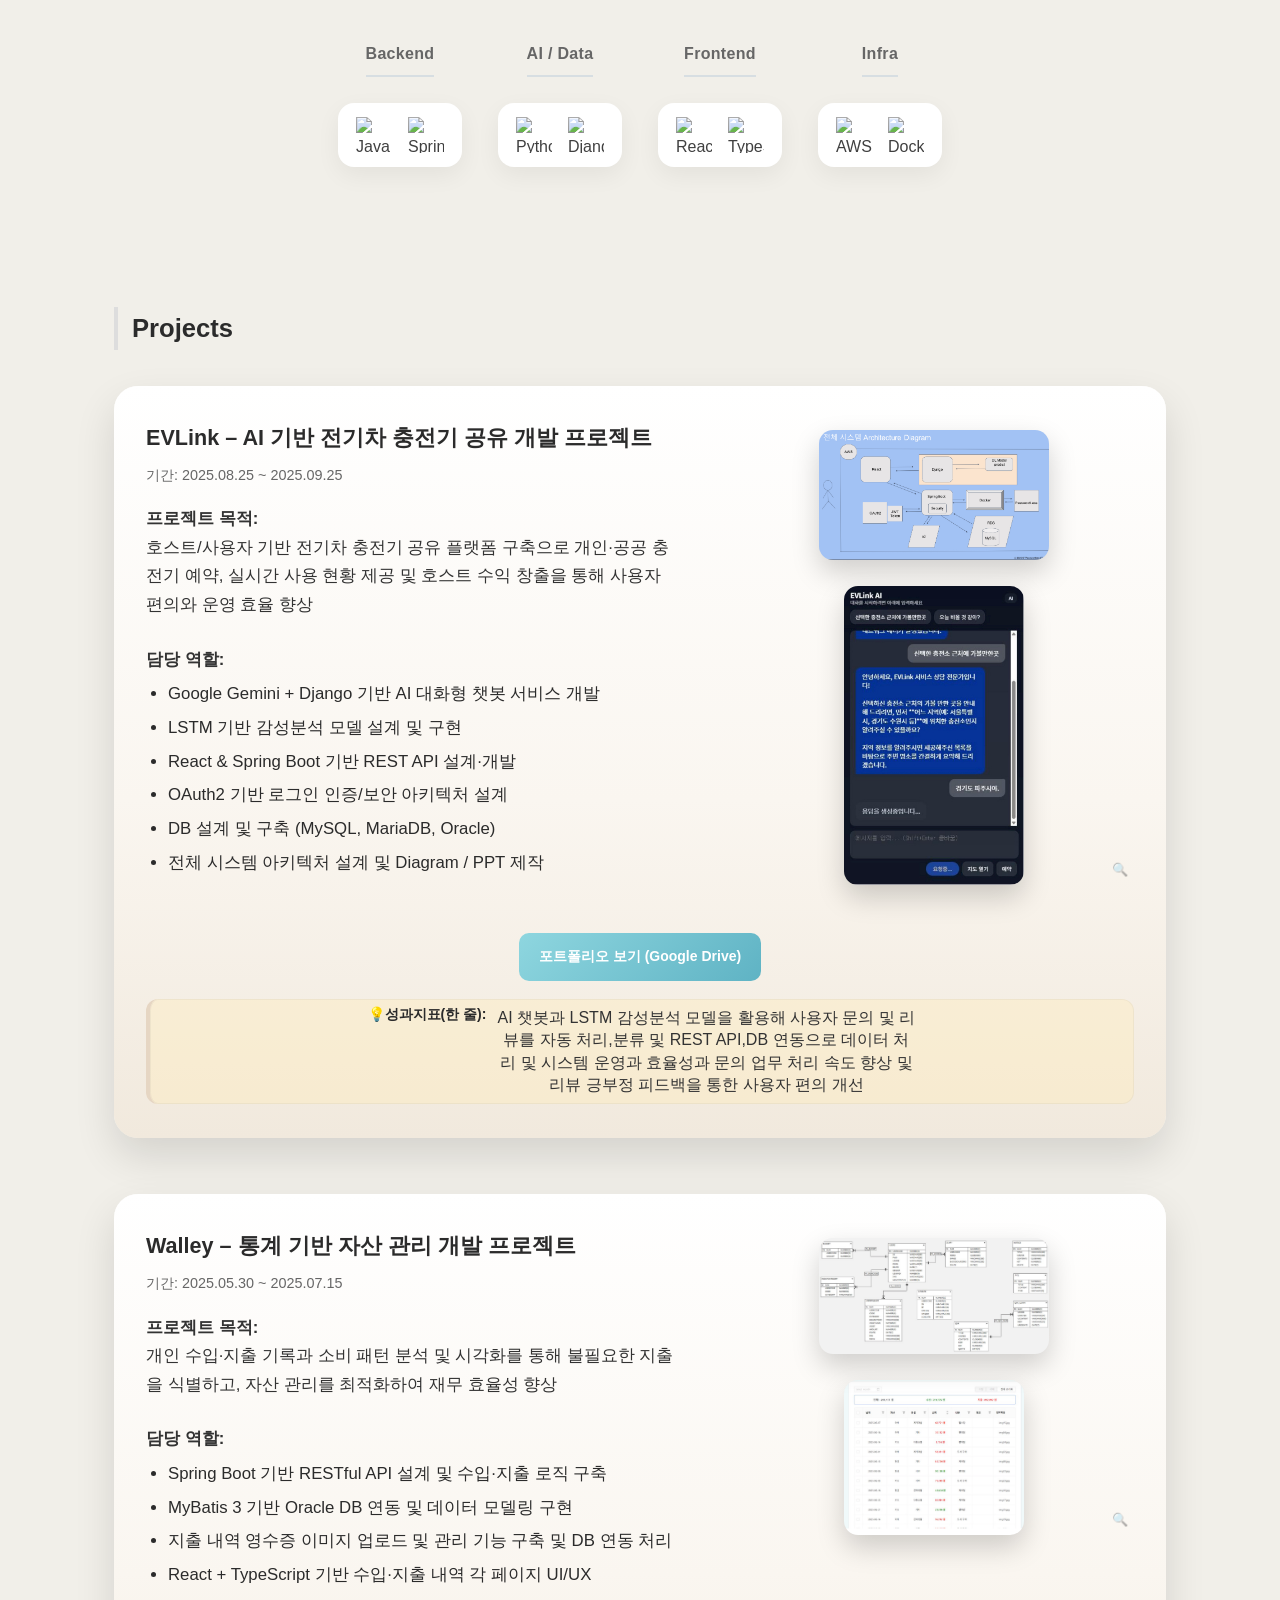
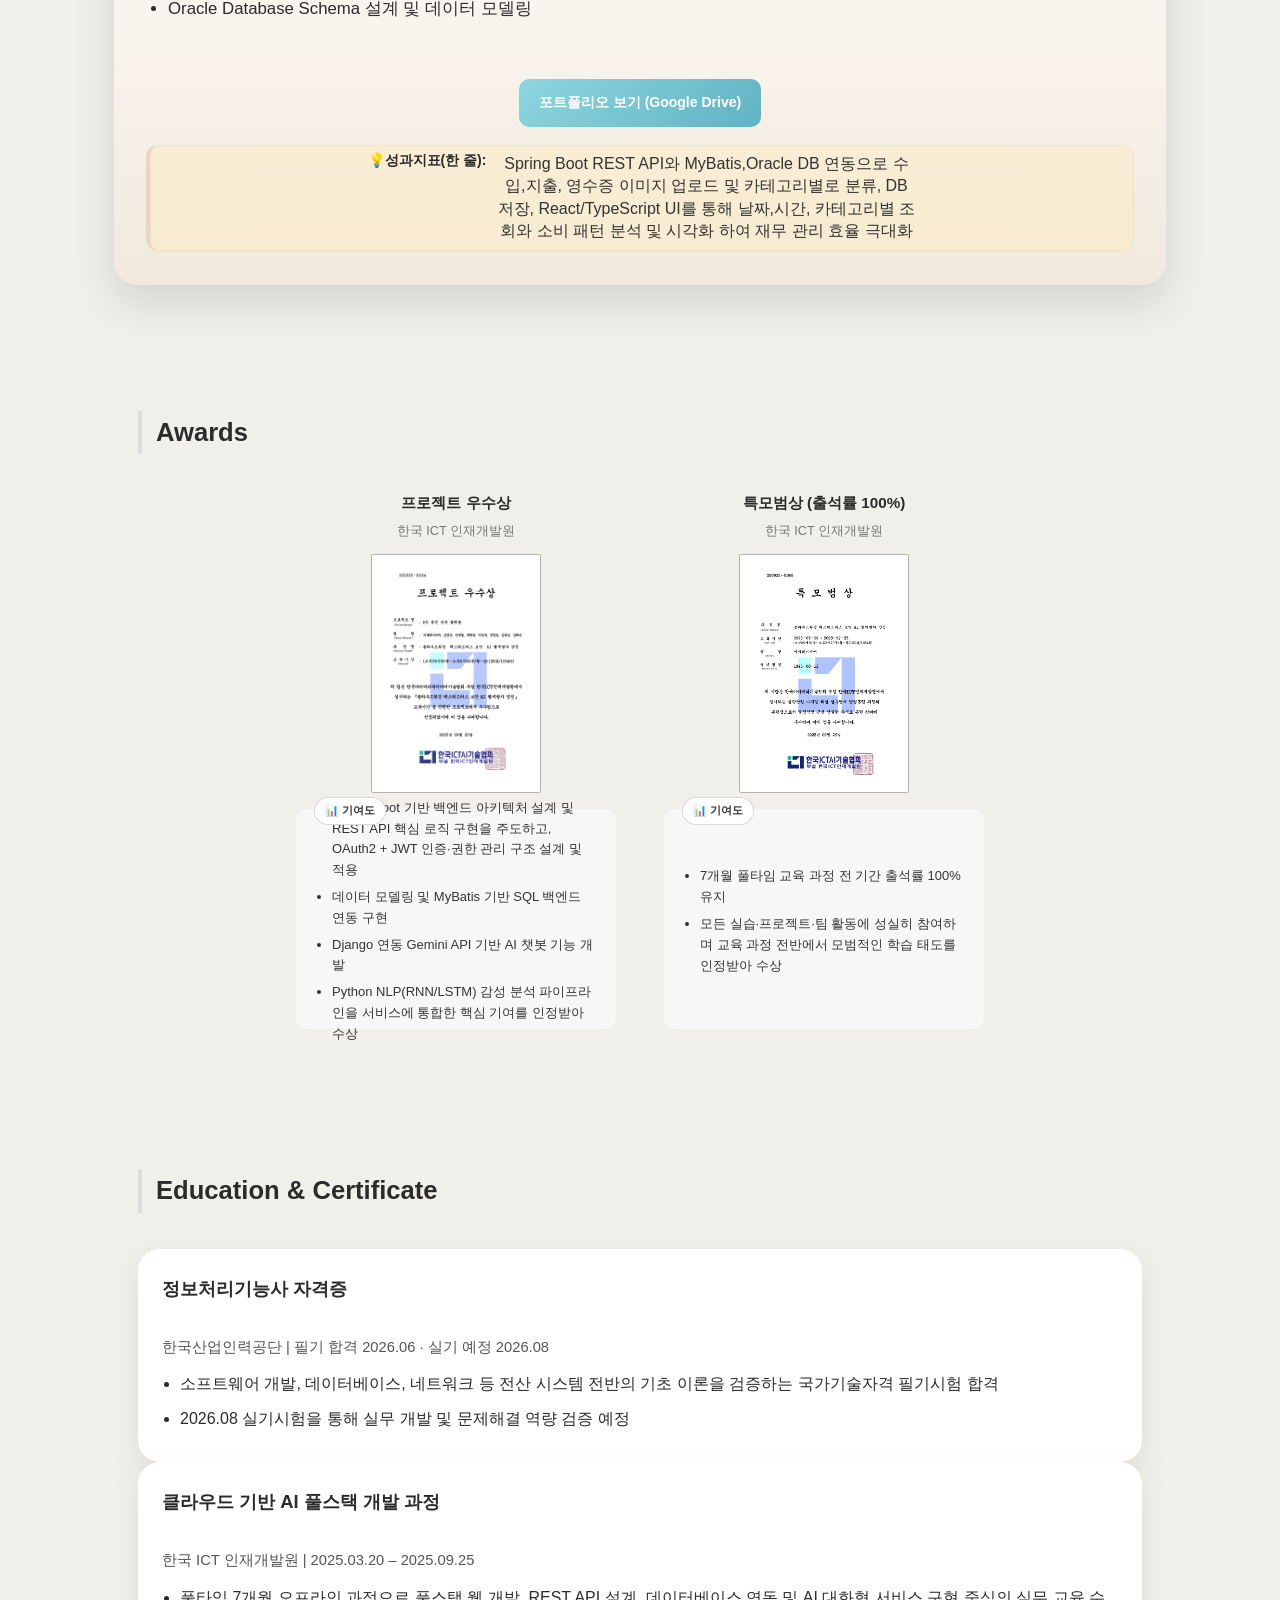
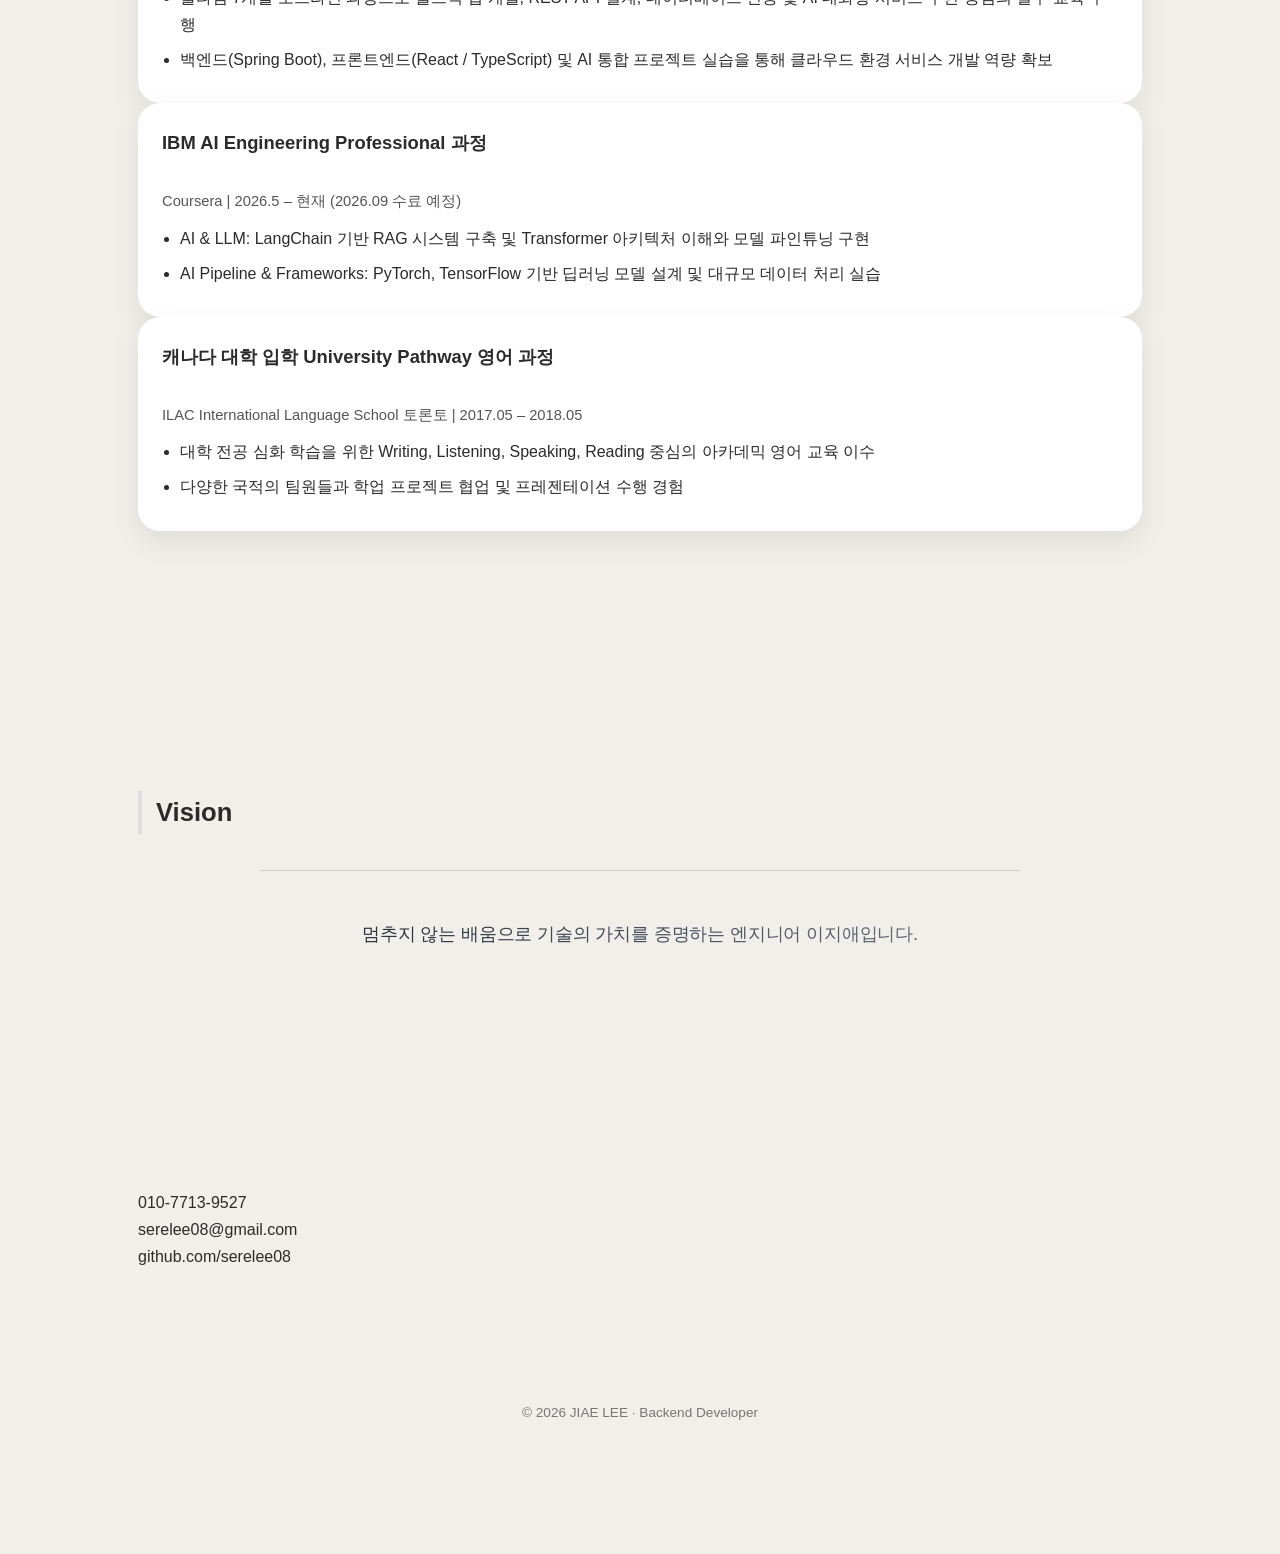
==== commit 0c863db5: "fix:Update job title and add certification details" ====
--- a/index.html
+++ b/index.html
@@ -54,7 +54,7 @@
     </div>
 
     <h1>이지애</h1>
-    <h2>Backend Engineer</h2>
+    <h2>Software Engineer</h2>
 
     <p class="tagline">
       잘 설계된 파이프라인으로 <b>지속 가능한 비즈니스 가치를 만드는</b> 백엔드 엔지니어
@@ -157,7 +157,7 @@
       <tr>
         <td class="skill-name">C#</td>
         <td class="skill-desc">
-          WYD 바티칸 국제행사 시스템 화면 개발 및 DevExpress 출력물 구현
+          바티칸 국제행사 시스템 화면 개발 및 DevExpress 출력물 구현
         </td>
       </tr>
       <tr>
@@ -207,7 +207,7 @@
 
   <div class="portfolio-link">
     <a
-      href="https://drive.google.com/file/d/1BgnGuDL1T2Gh_8WSUZQJILOteWh4fjEC/view?usp=sharing"
+      href="https://drive.google.com/file/d/1fjHpSQuoxQaJb9TeGO-GQyxVPVOIXJMg/view?usp=sharing"
       target="_blank"
       rel="noopener noreferrer"
     >
@@ -486,6 +486,23 @@
 
   <!-- 1 -->
   <div class="box">
+    <h3>정보처리기능사 자격증</h3>
+    <p class="edu-meta">
+      한국산업인력공단 | 필기 합격 2026.06 · 실기 예정 2026.08
+    </p>
+    <ul class="edu-list">
+      <li>
+        소프트웨어 개발, 데이터베이스, 네트워크 등 전산 시스템 전반의
+        기초 이론을 검증하는 국가기술자격 필기시험 합격
+      </li>
+      <li>
+        2026.08 실기시험을 통해 실무 개발 및 문제해결 역량 검증 예정
+      </li>
+    </ul>
+  </div>
+
+  <!-- 2 -->
+  <div class="box">
     <h3>클라우드 기반 AI 풀스택 개발 과정</h3>
     <p class="edu-meta">
       한국 ICT 인재개발원 | 2025.03.20 – 2025.09.25
@@ -502,7 +519,7 @@
     </ul>
   </div>
 
-  <!-- 2 -->
+  <!-- 3 -->
   <div class="box">
     <h3>IBM AI Engineering Professional 과정</h3>
     <p class="edu-meta">
@@ -520,7 +537,7 @@
     </ul>
   </div>
 
-  <!-- 3 -->
+  <!-- 4 -->
   <div class="box">
     <h3>캐나다 대학 입학 University Pathway 영어 과정</h3>
     <p class="edu-meta">
@@ -534,23 +551,6 @@
       <li>
         다양한 국적의 팀원들과 학업 프로젝트 협업 및
         프레젠테이션 수행 경험
-      </li>
-    </ul>
-  </div>
-
-  <!-- 4 -->
-  <div class="box">
-    <h3>정보처리기능사 자격증</h3>
-    <p class="edu-meta">
-      한국산업인력공단 | 필기 합격 2026.06 · 실기 예정 2026.08
-    </p>
-    <ul class="edu-list">
-      <li>
-        소프트웨어 개발, 데이터베이스, 네트워크 등 전산 시스템 전반의
-        기초 이론을 검증하는 국가기술자격 필기시험 합격
-      </li>
-      <li>
-        2026.08 실기시험을 통해 실무 코딩 및 문제해결 역량 검증 예정
       </li>
     </ul>
   </div>
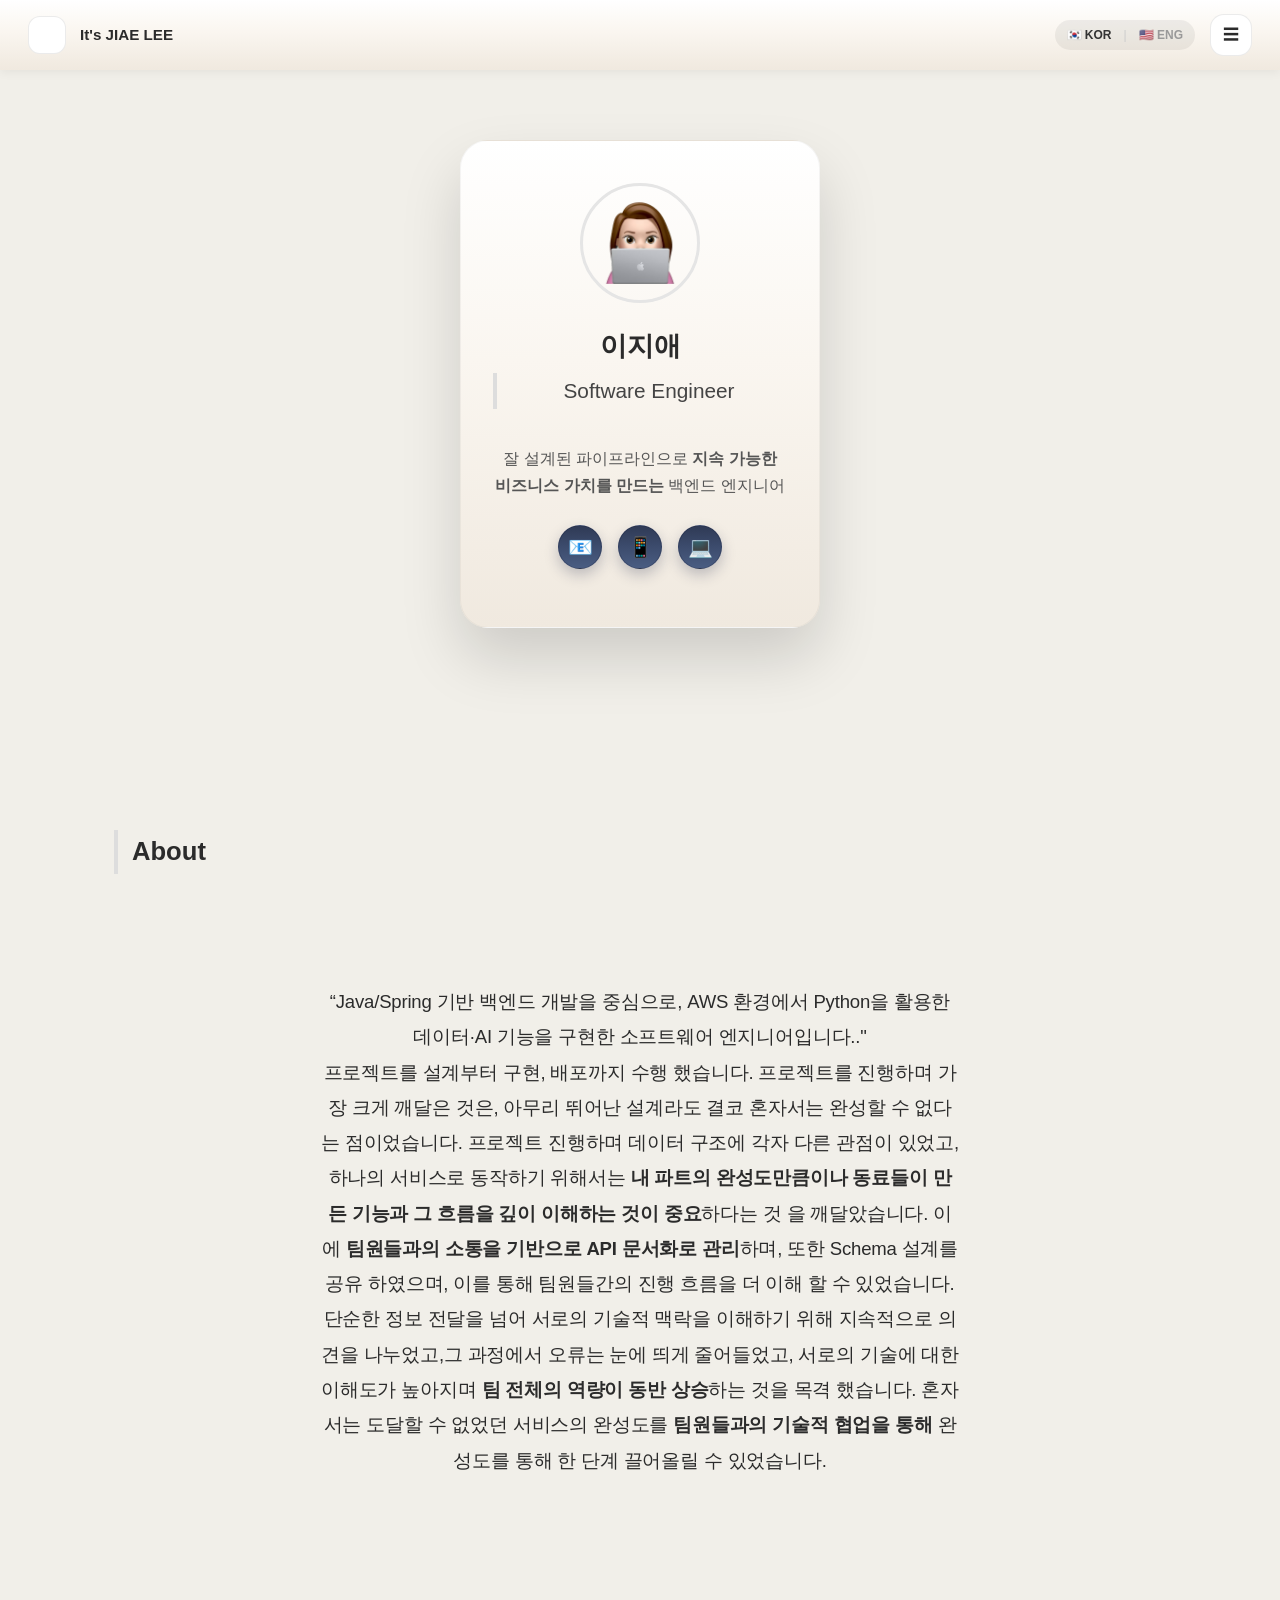
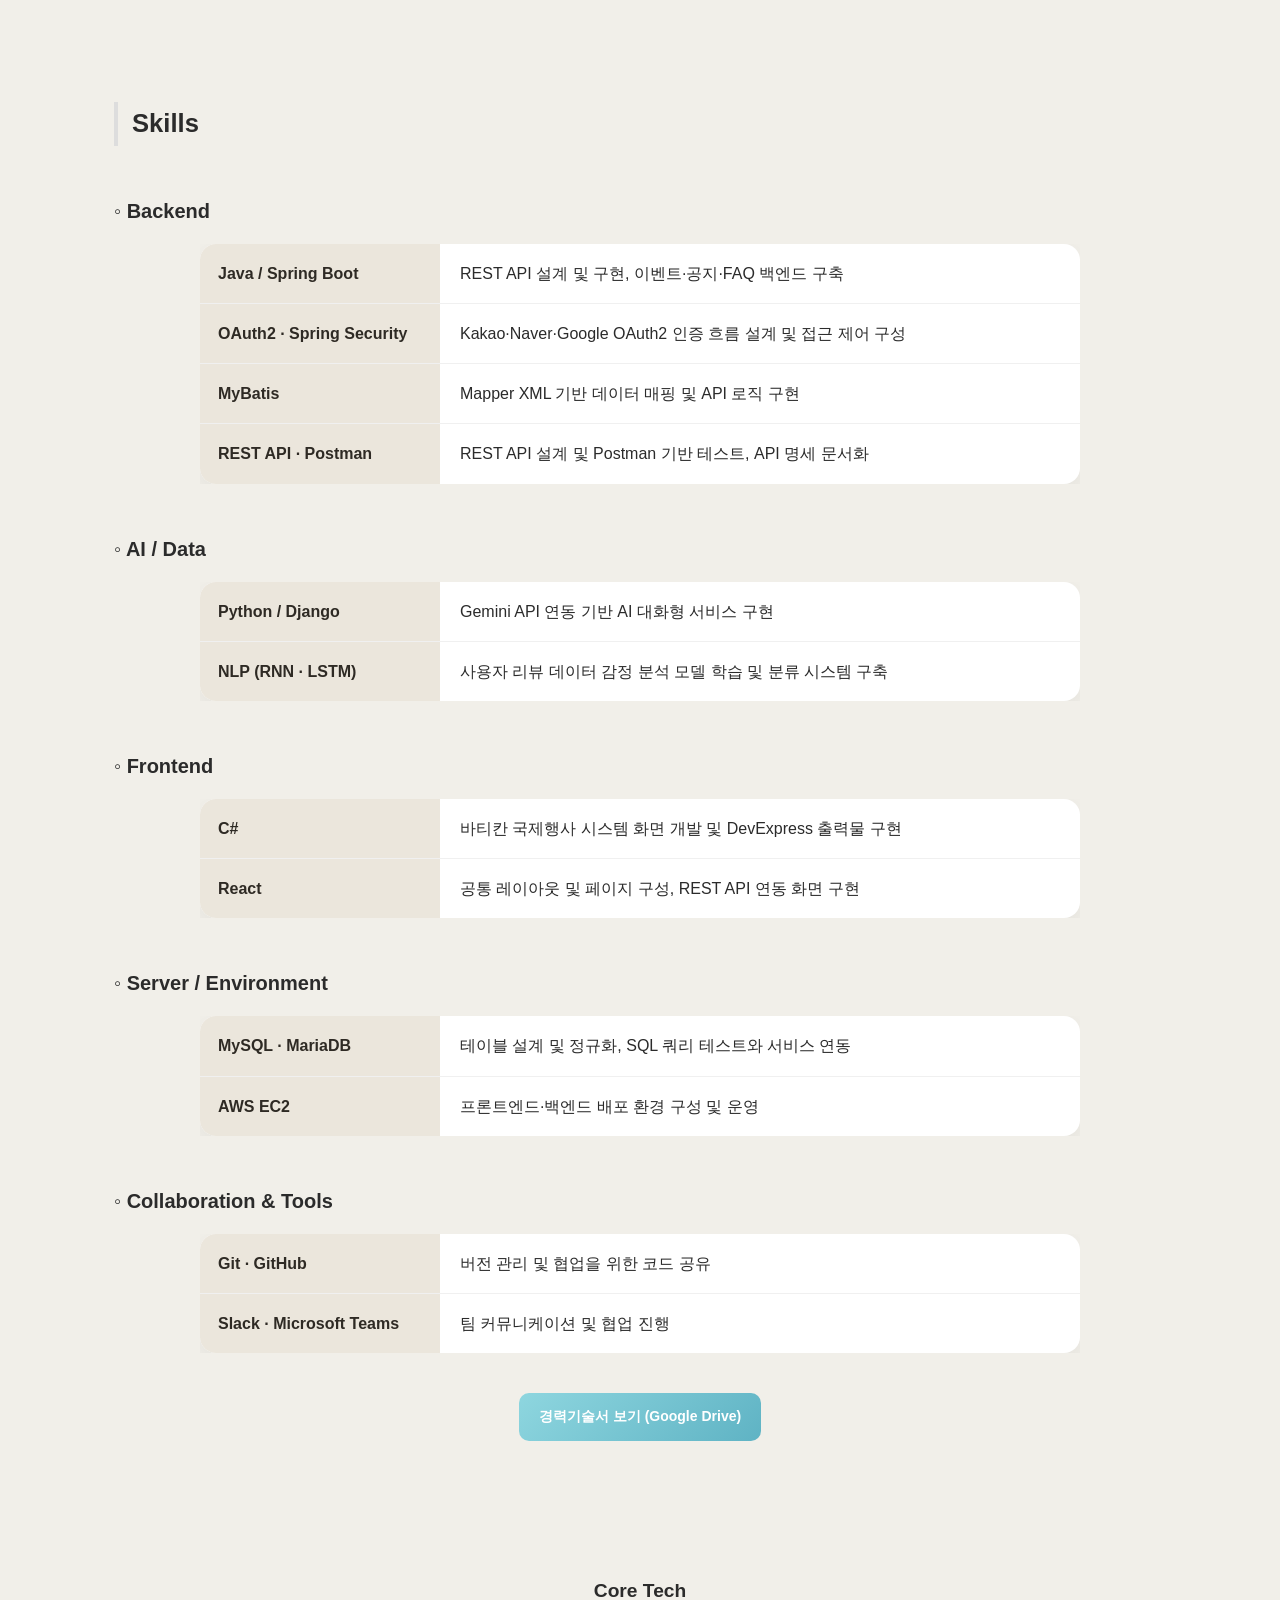
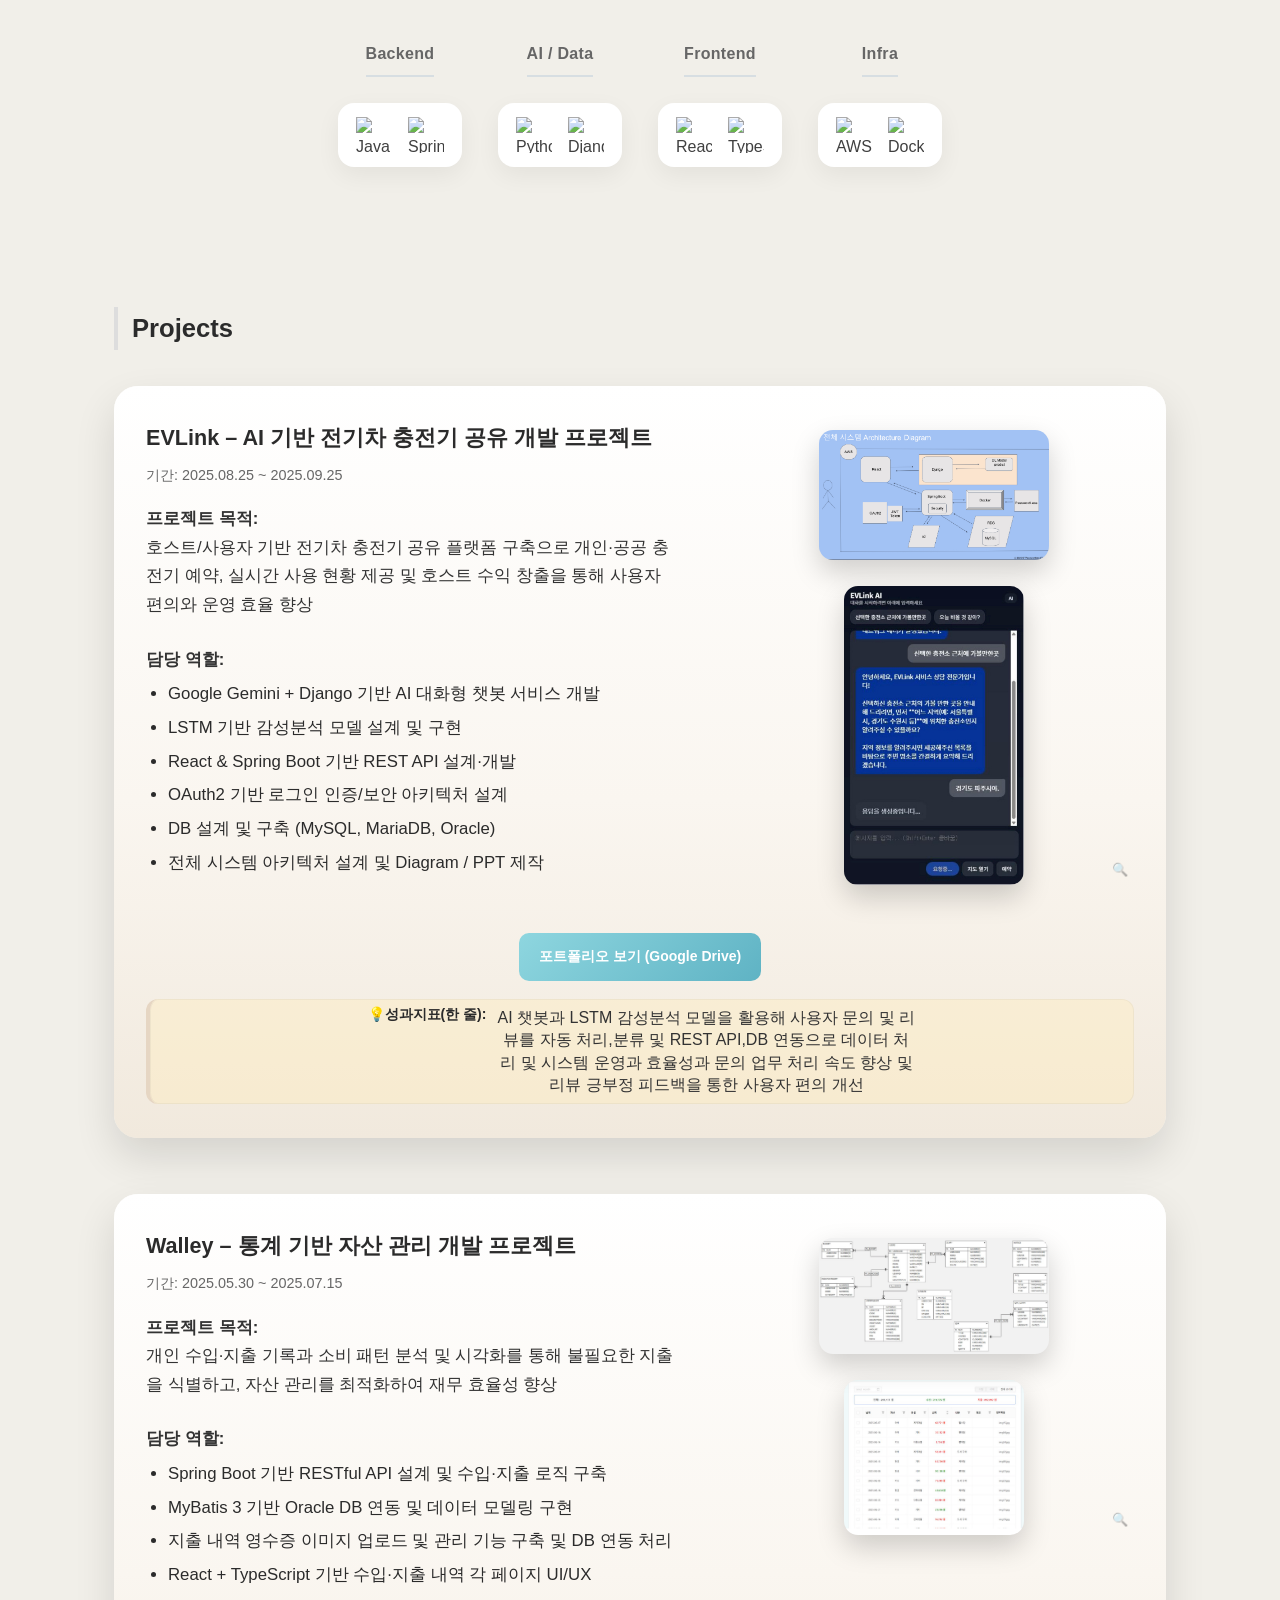
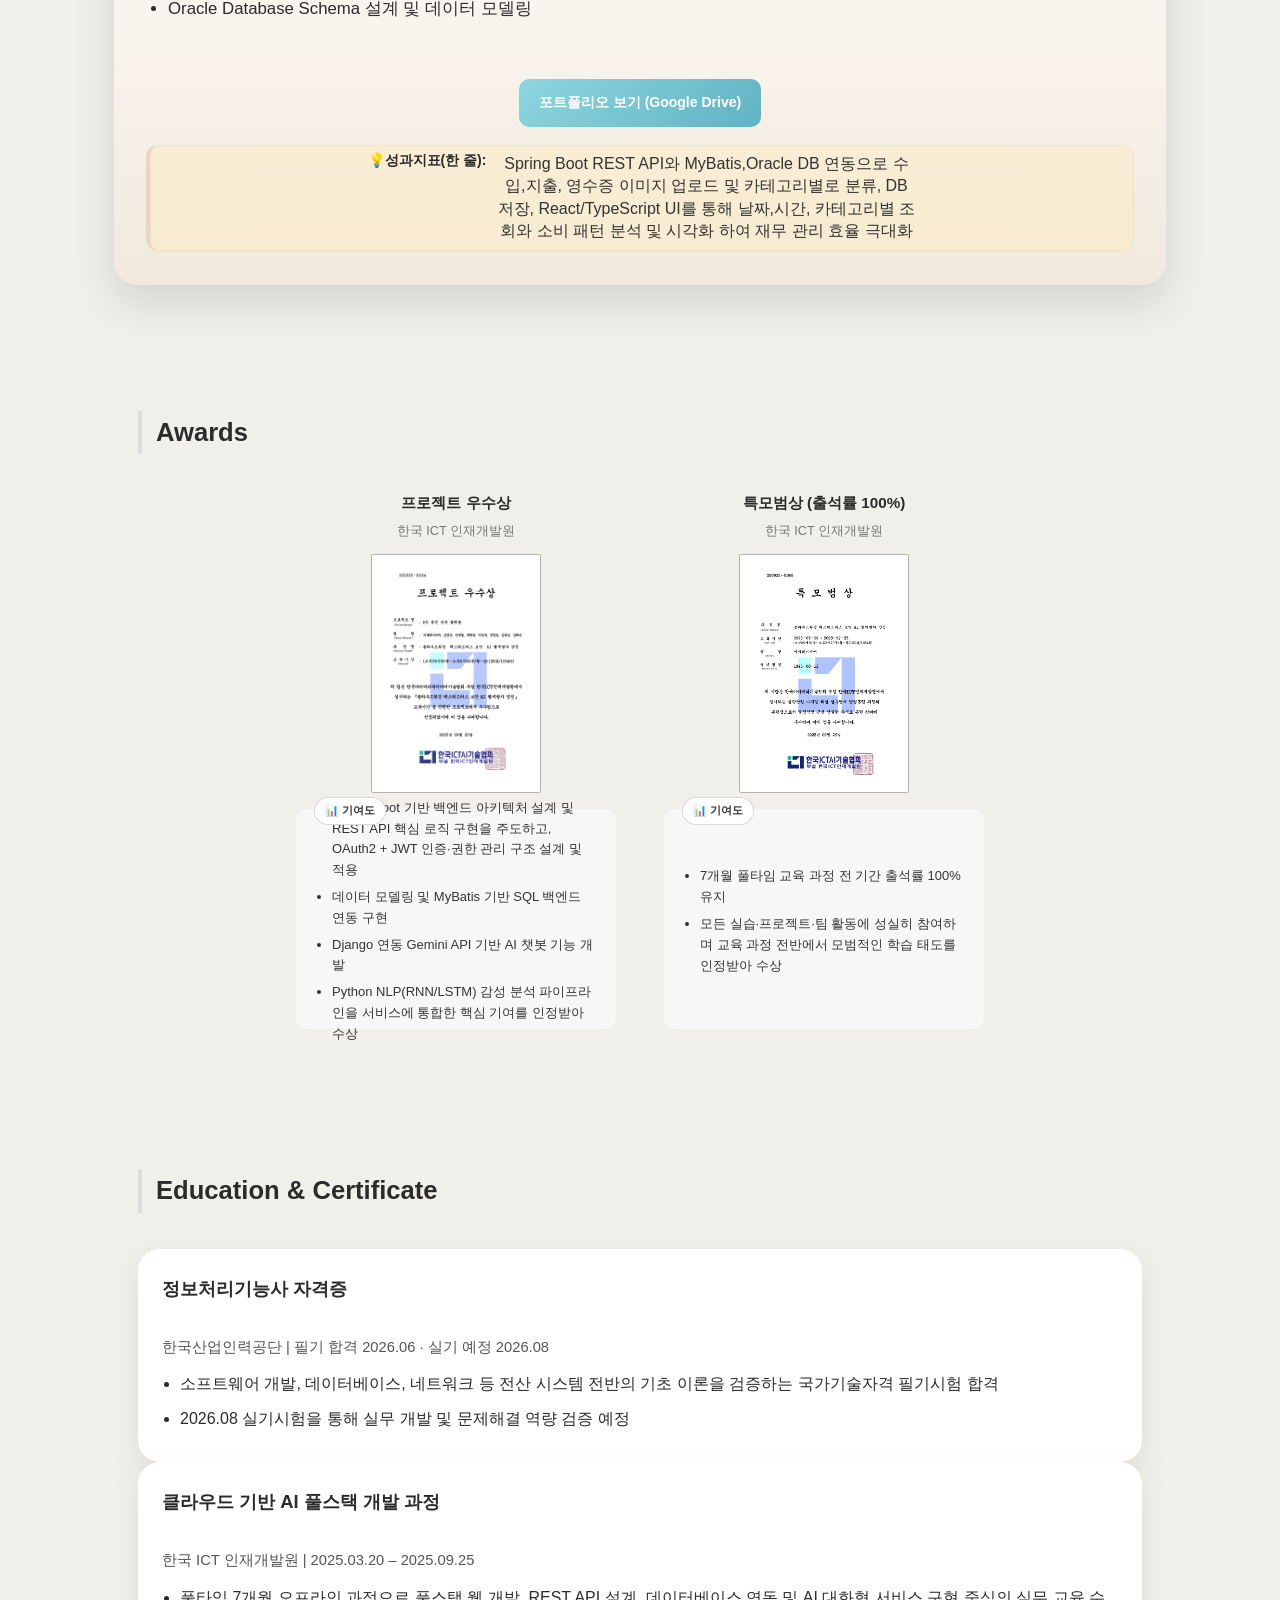
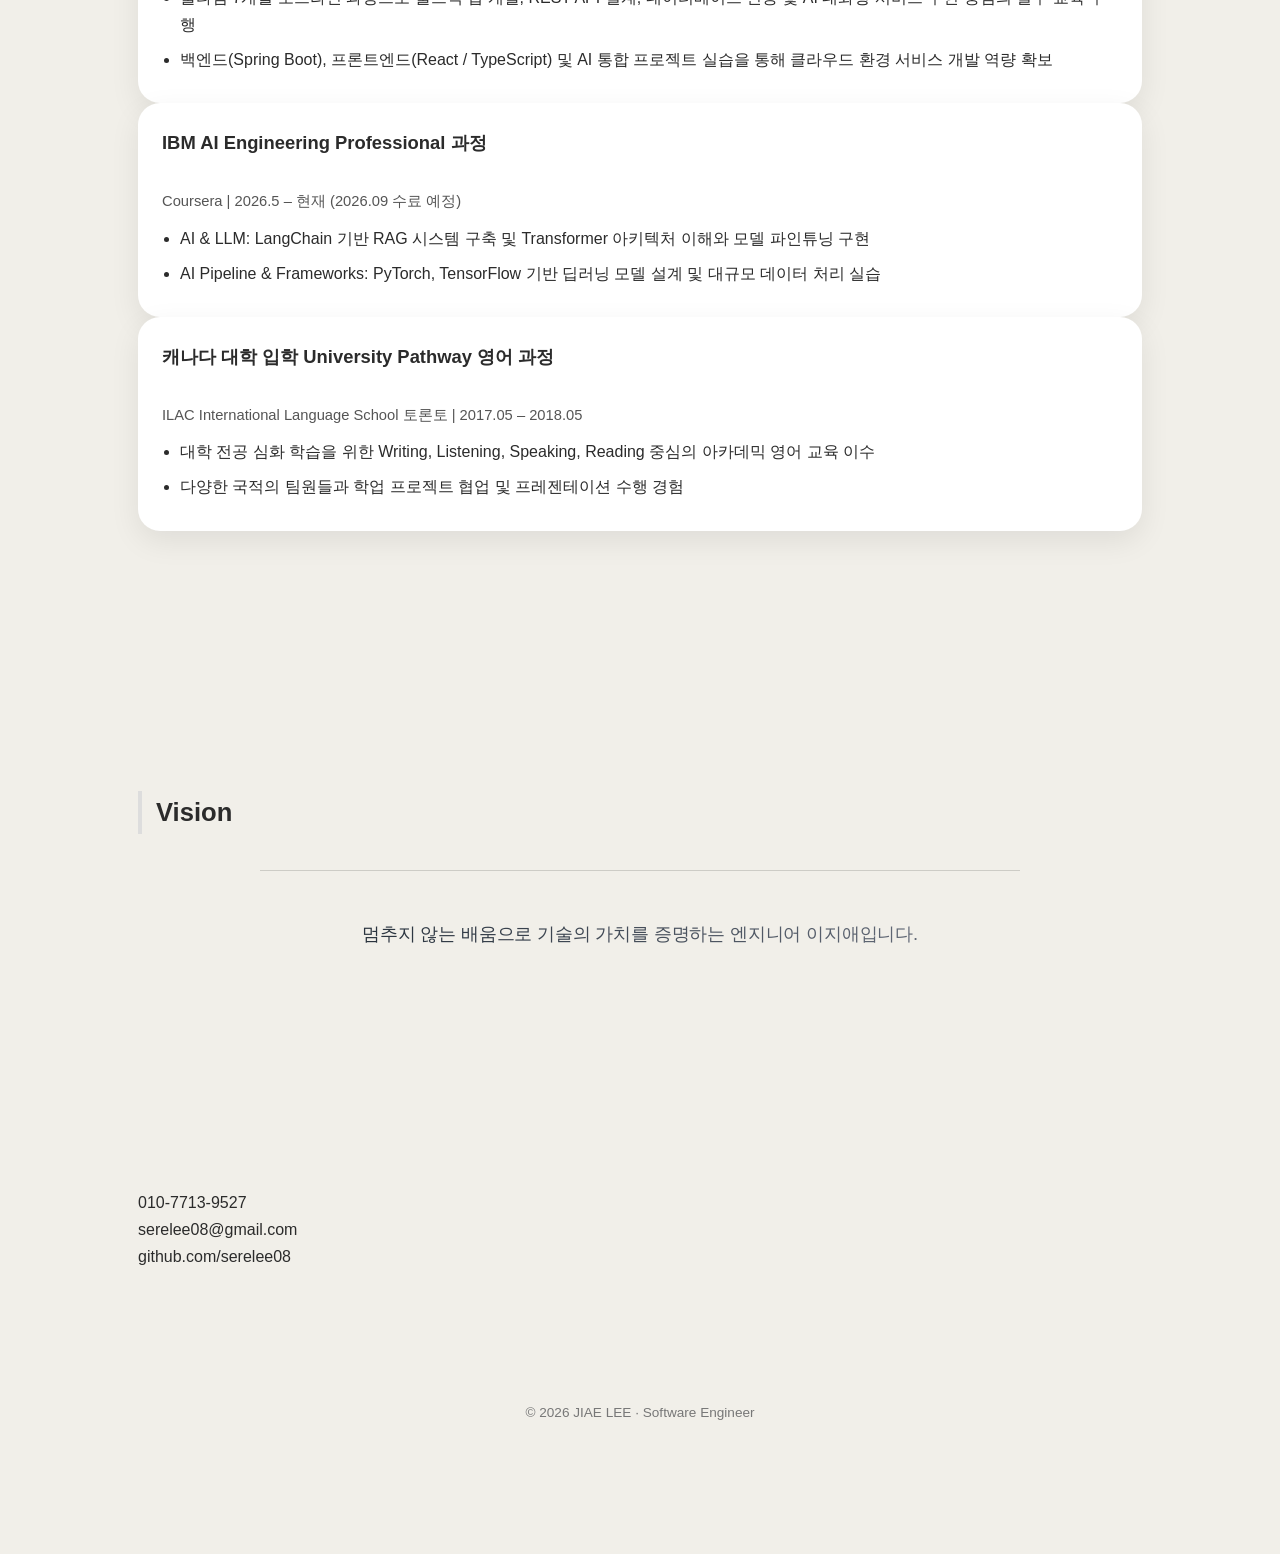
==== commit 14b01d57: "fix:Update footer title from 'Backend Developer' to 'Software Engineer'" ====
--- a/index.html
+++ b/index.html
@@ -605,7 +605,7 @@
 
 
 <footer>
-© 2026 JIAE LEE · Backend Developer
+© 2026 JIAE LEE · Software Engineer
 </footer>
 
 
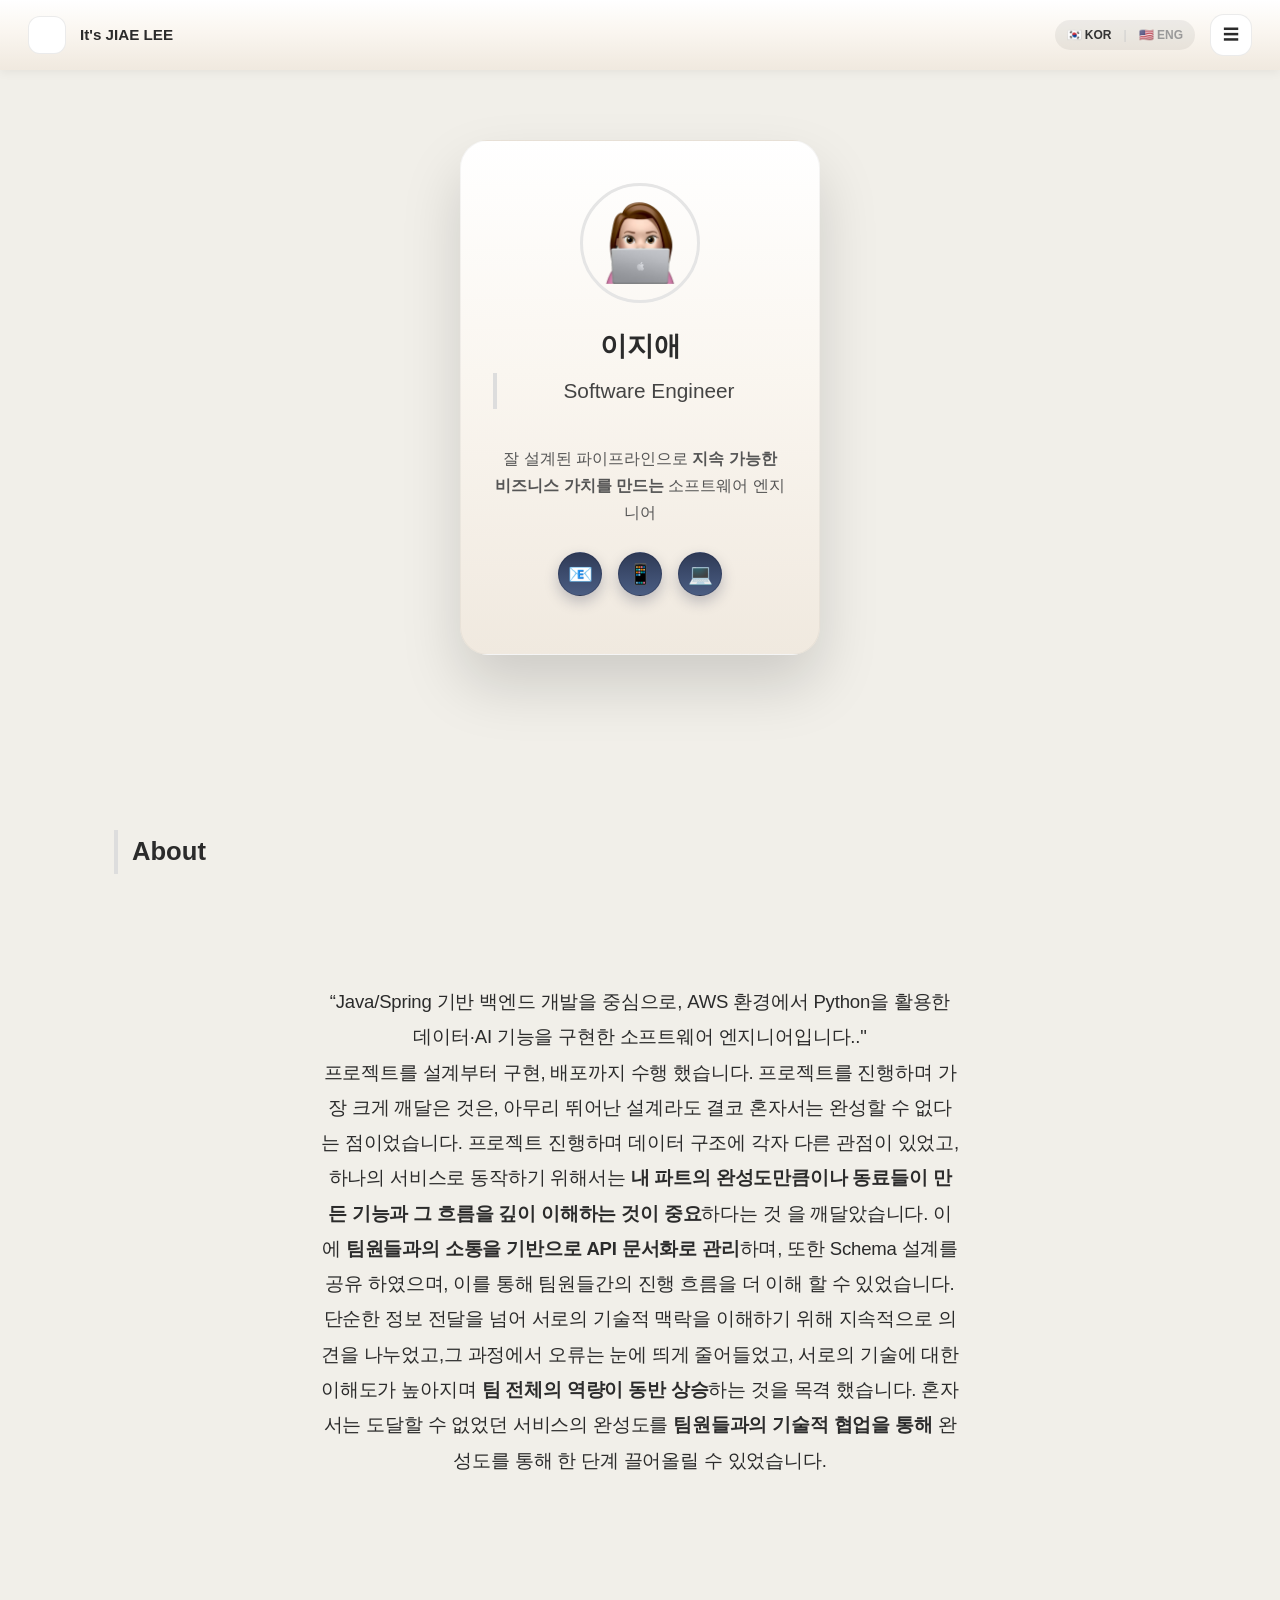
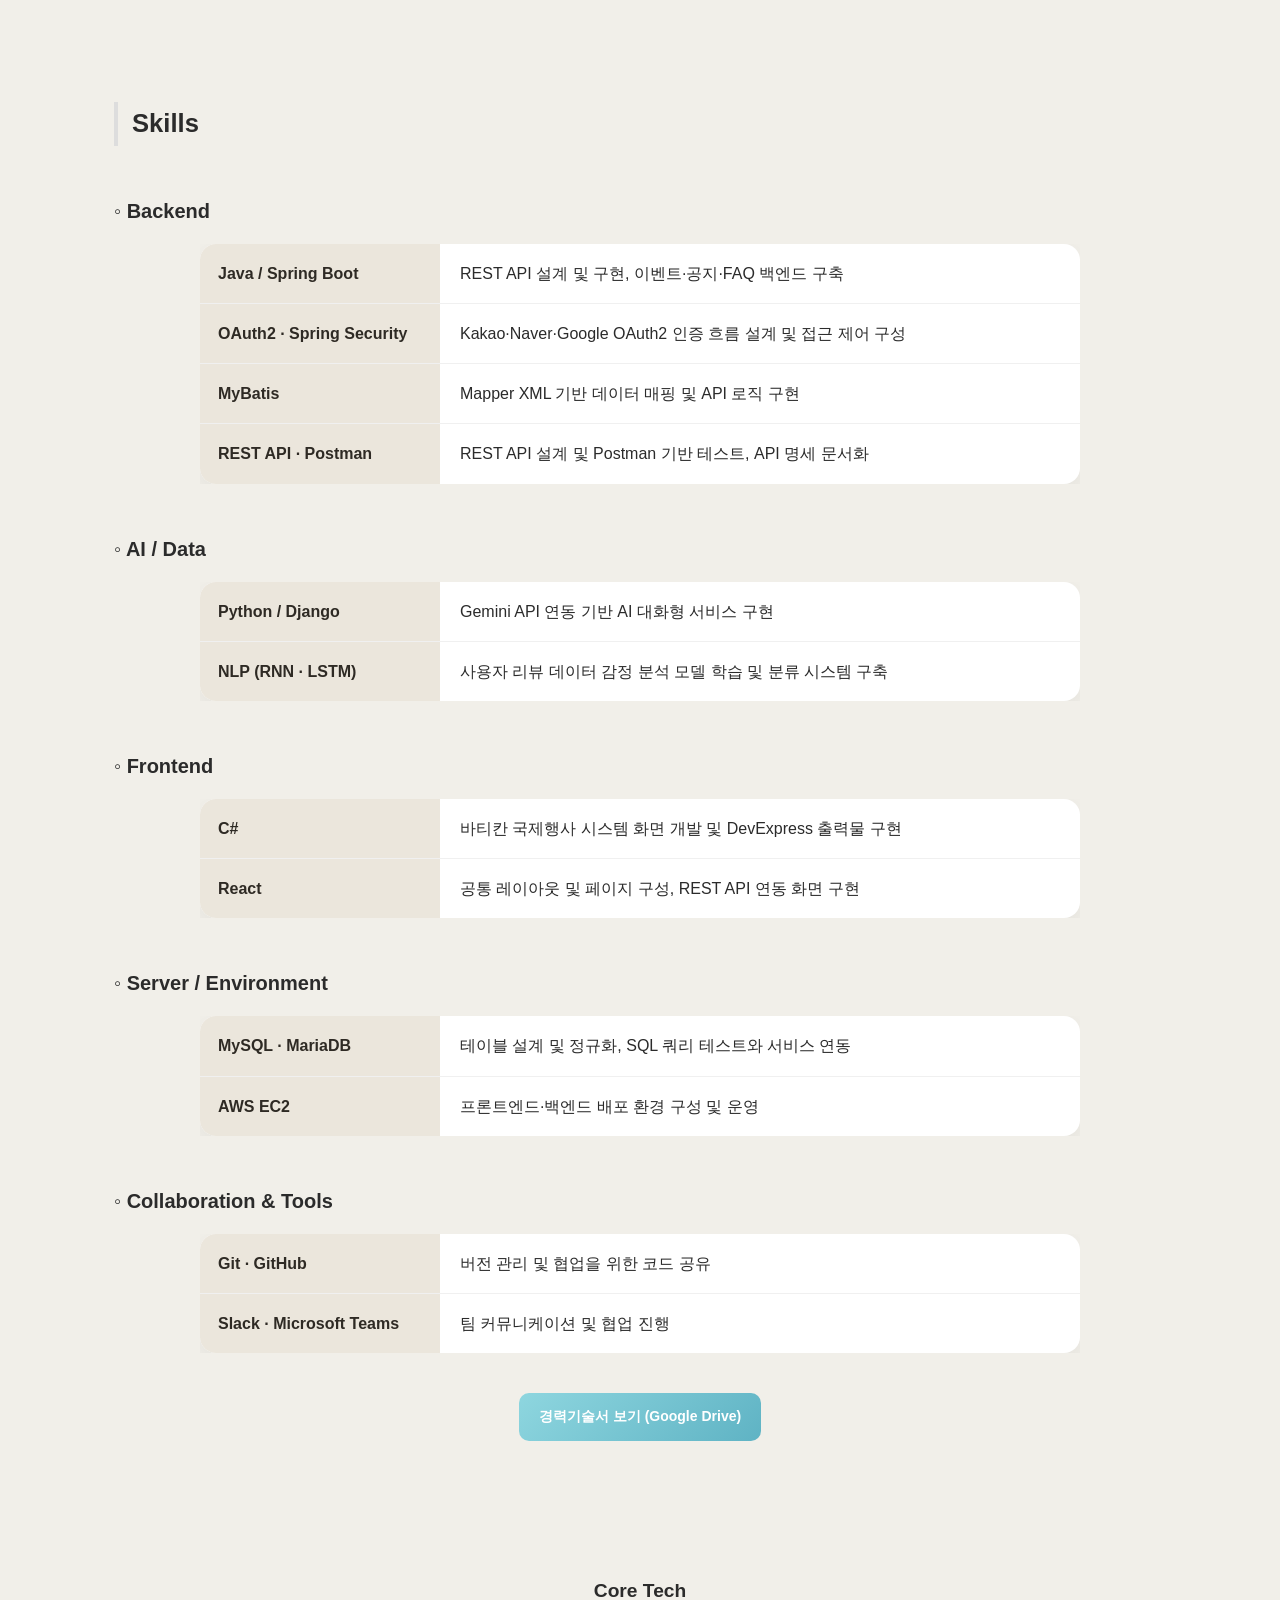
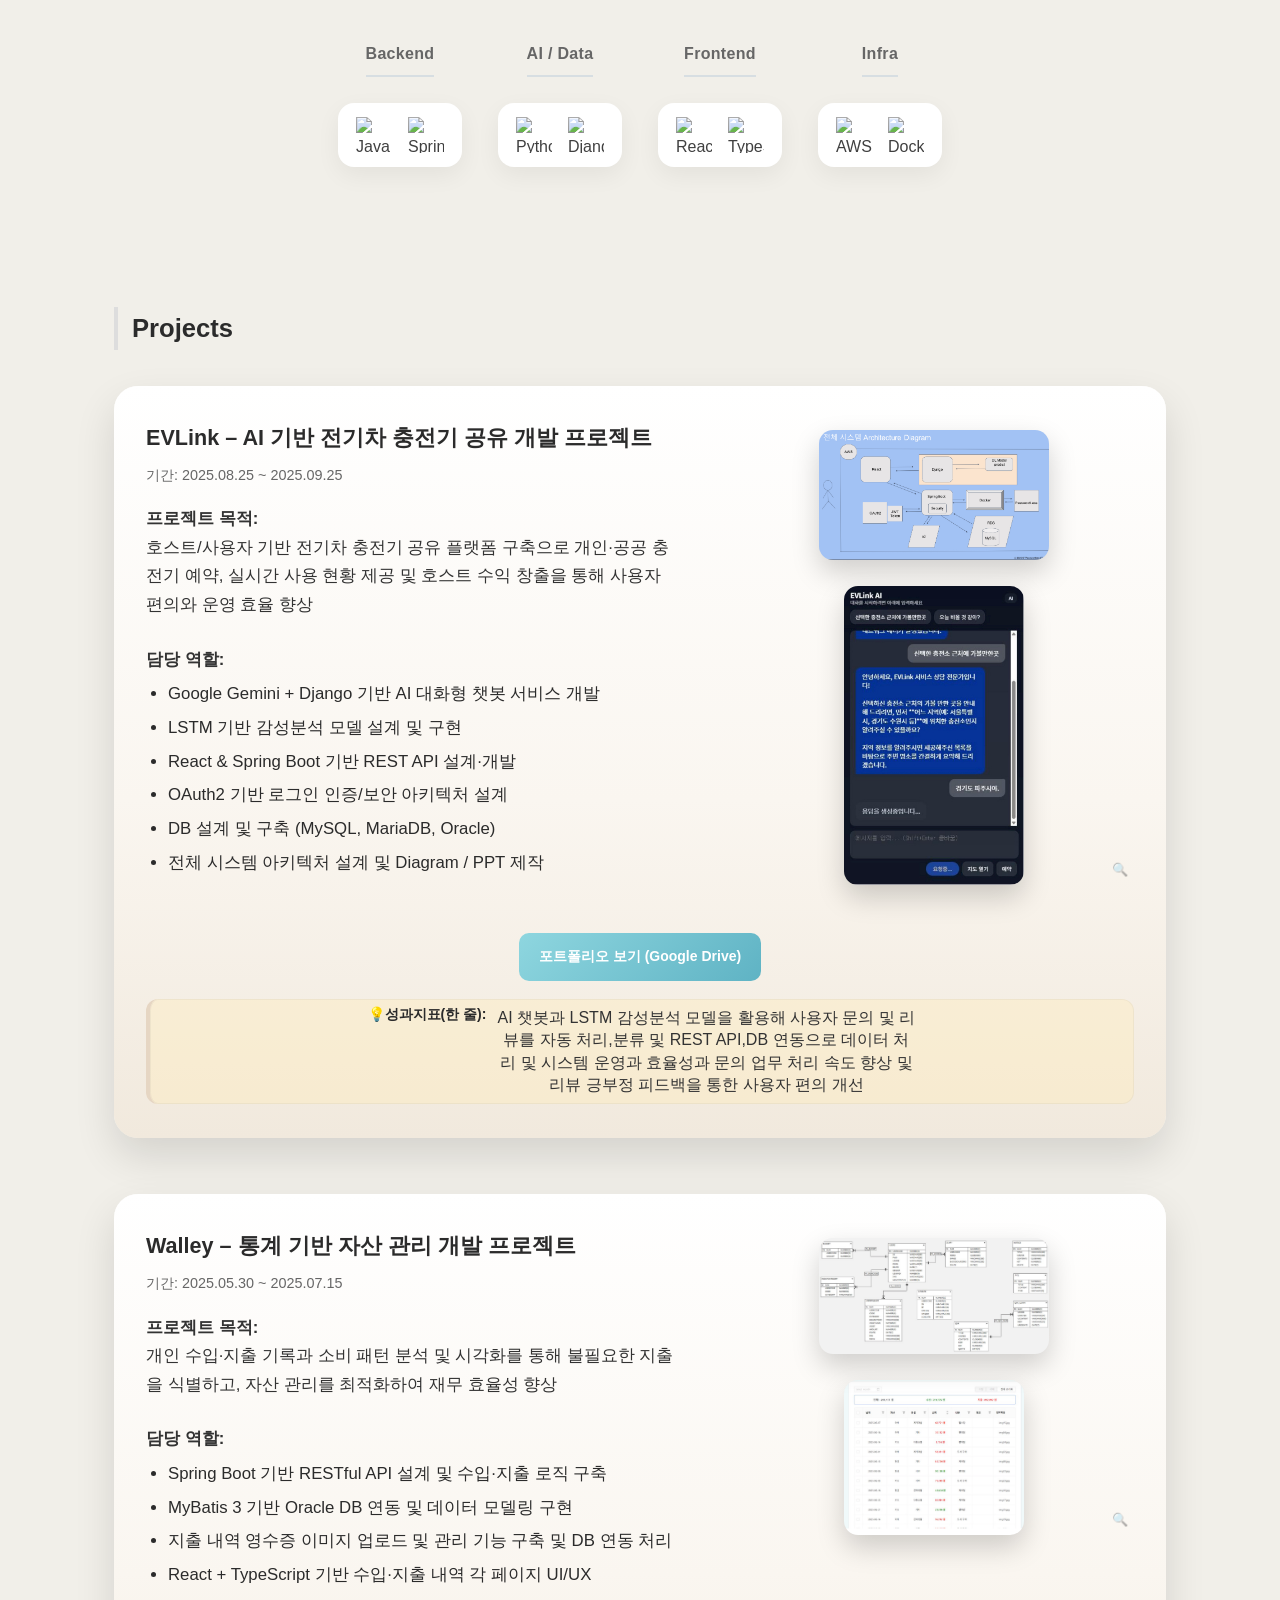
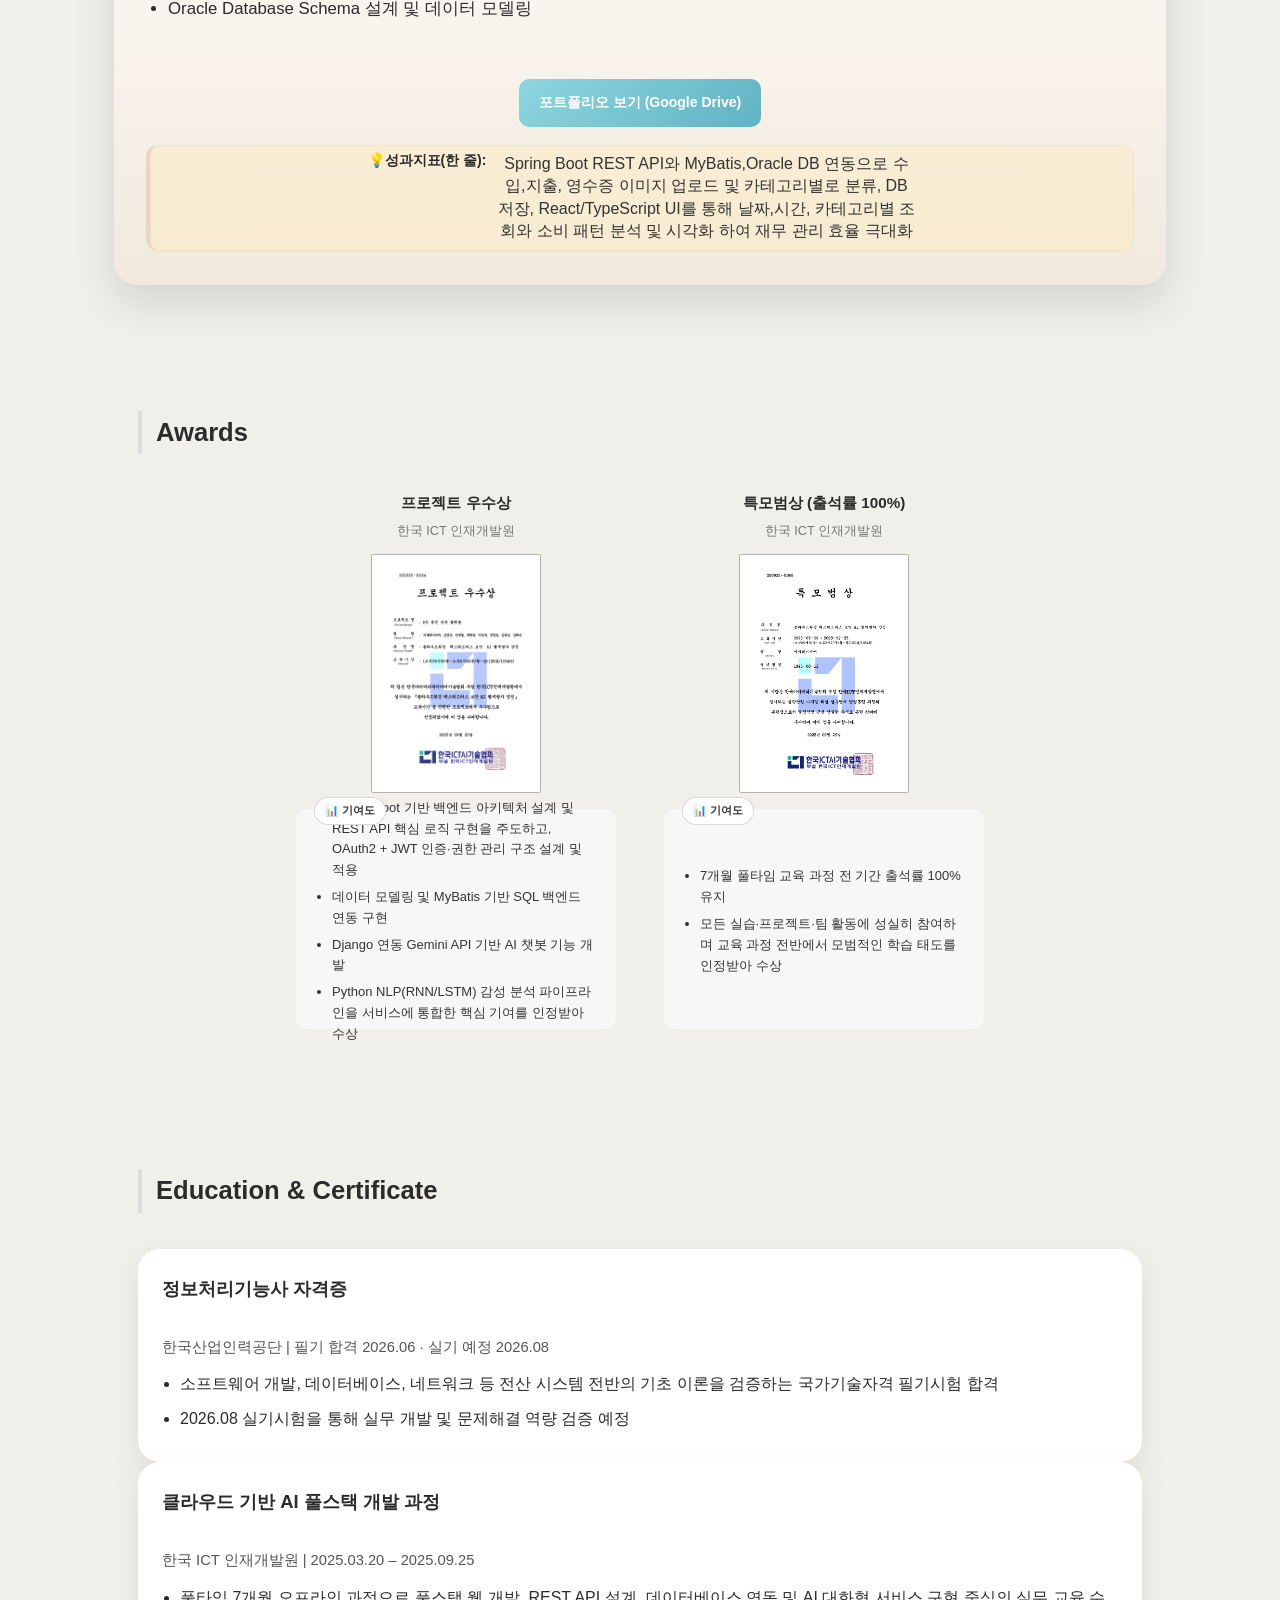
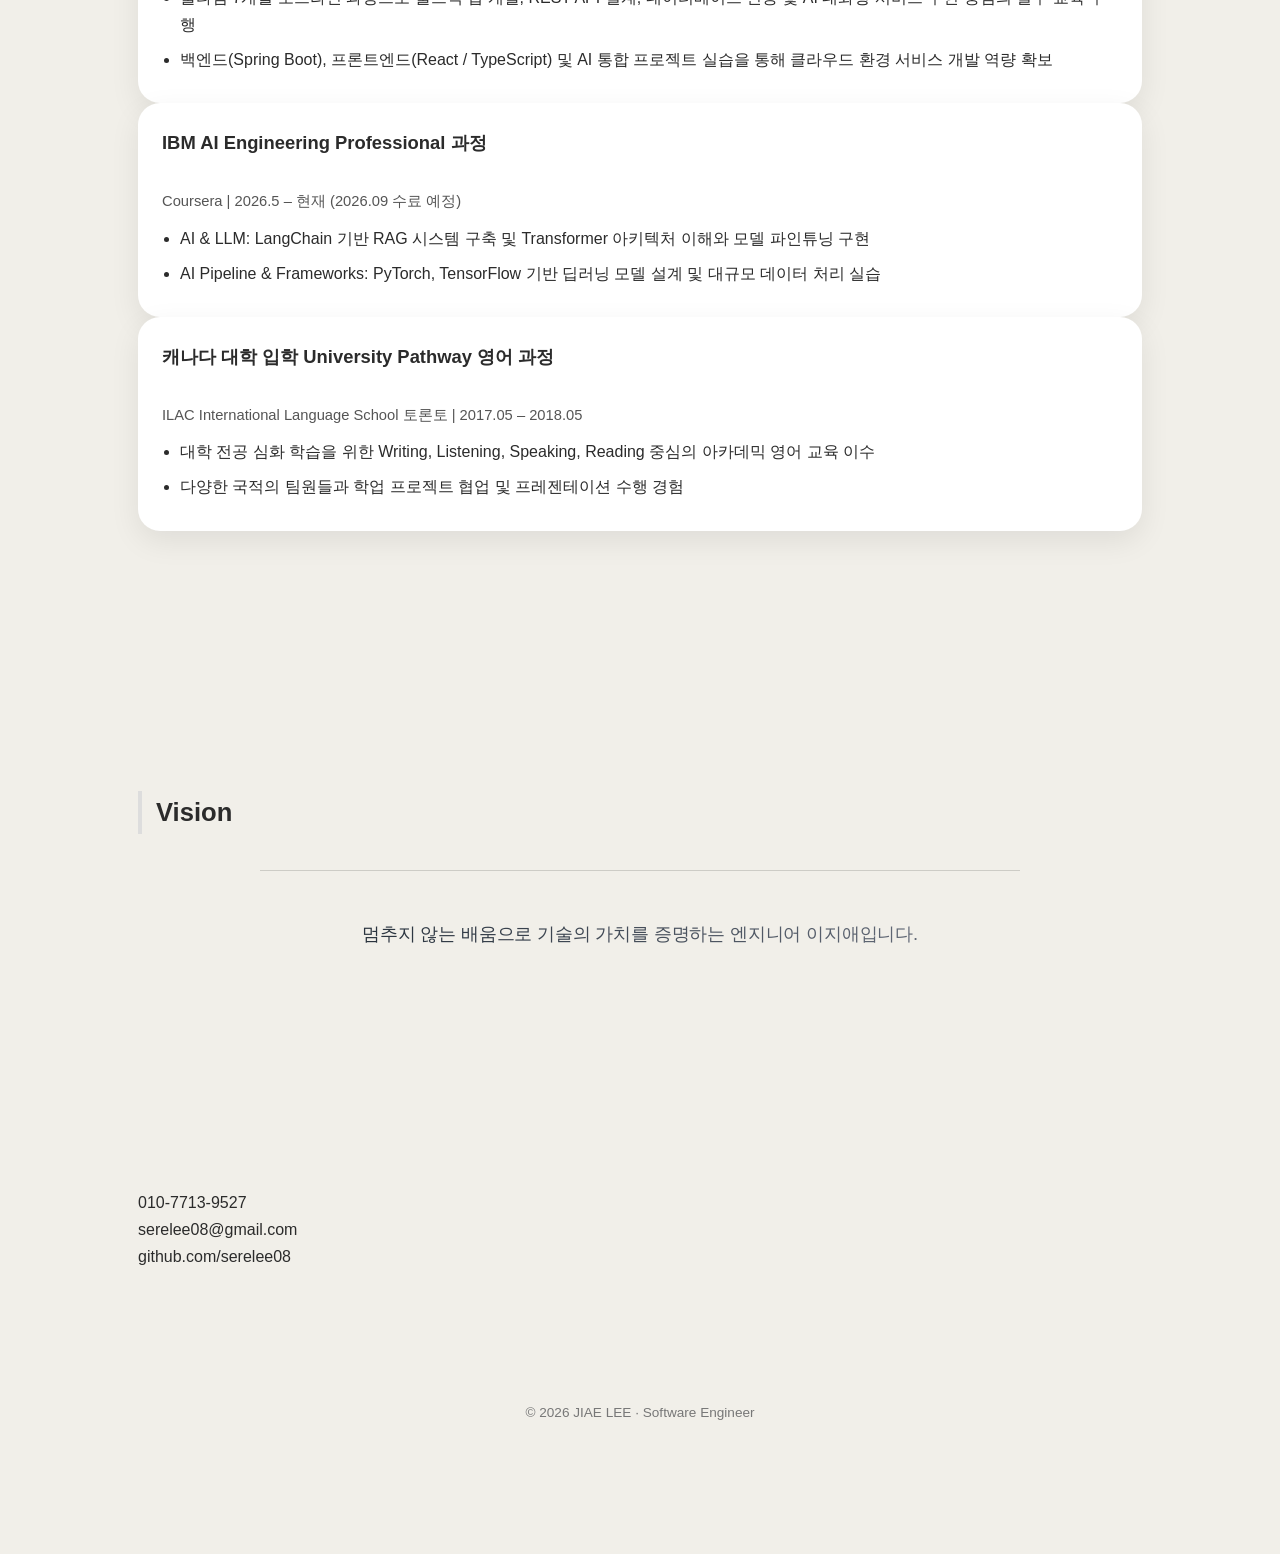
==== commit 5feb14db: "fix:Update job title on tagline" ====
--- a/index.html
+++ b/index.html
@@ -57,7 +57,7 @@
     <h2>Software Engineer</h2>
 
     <p class="tagline">
-      잘 설계된 파이프라인으로 <b>지속 가능한 비즈니스 가치를 만드는</b> 백엔드 엔지니어
+      잘 설계된 파이프라인으로 <b>지속 가능한 비즈니스 가치를 만드는</b> 소프트웨어 엔지니어
     </p>
 
     <div class="contact-icons">
